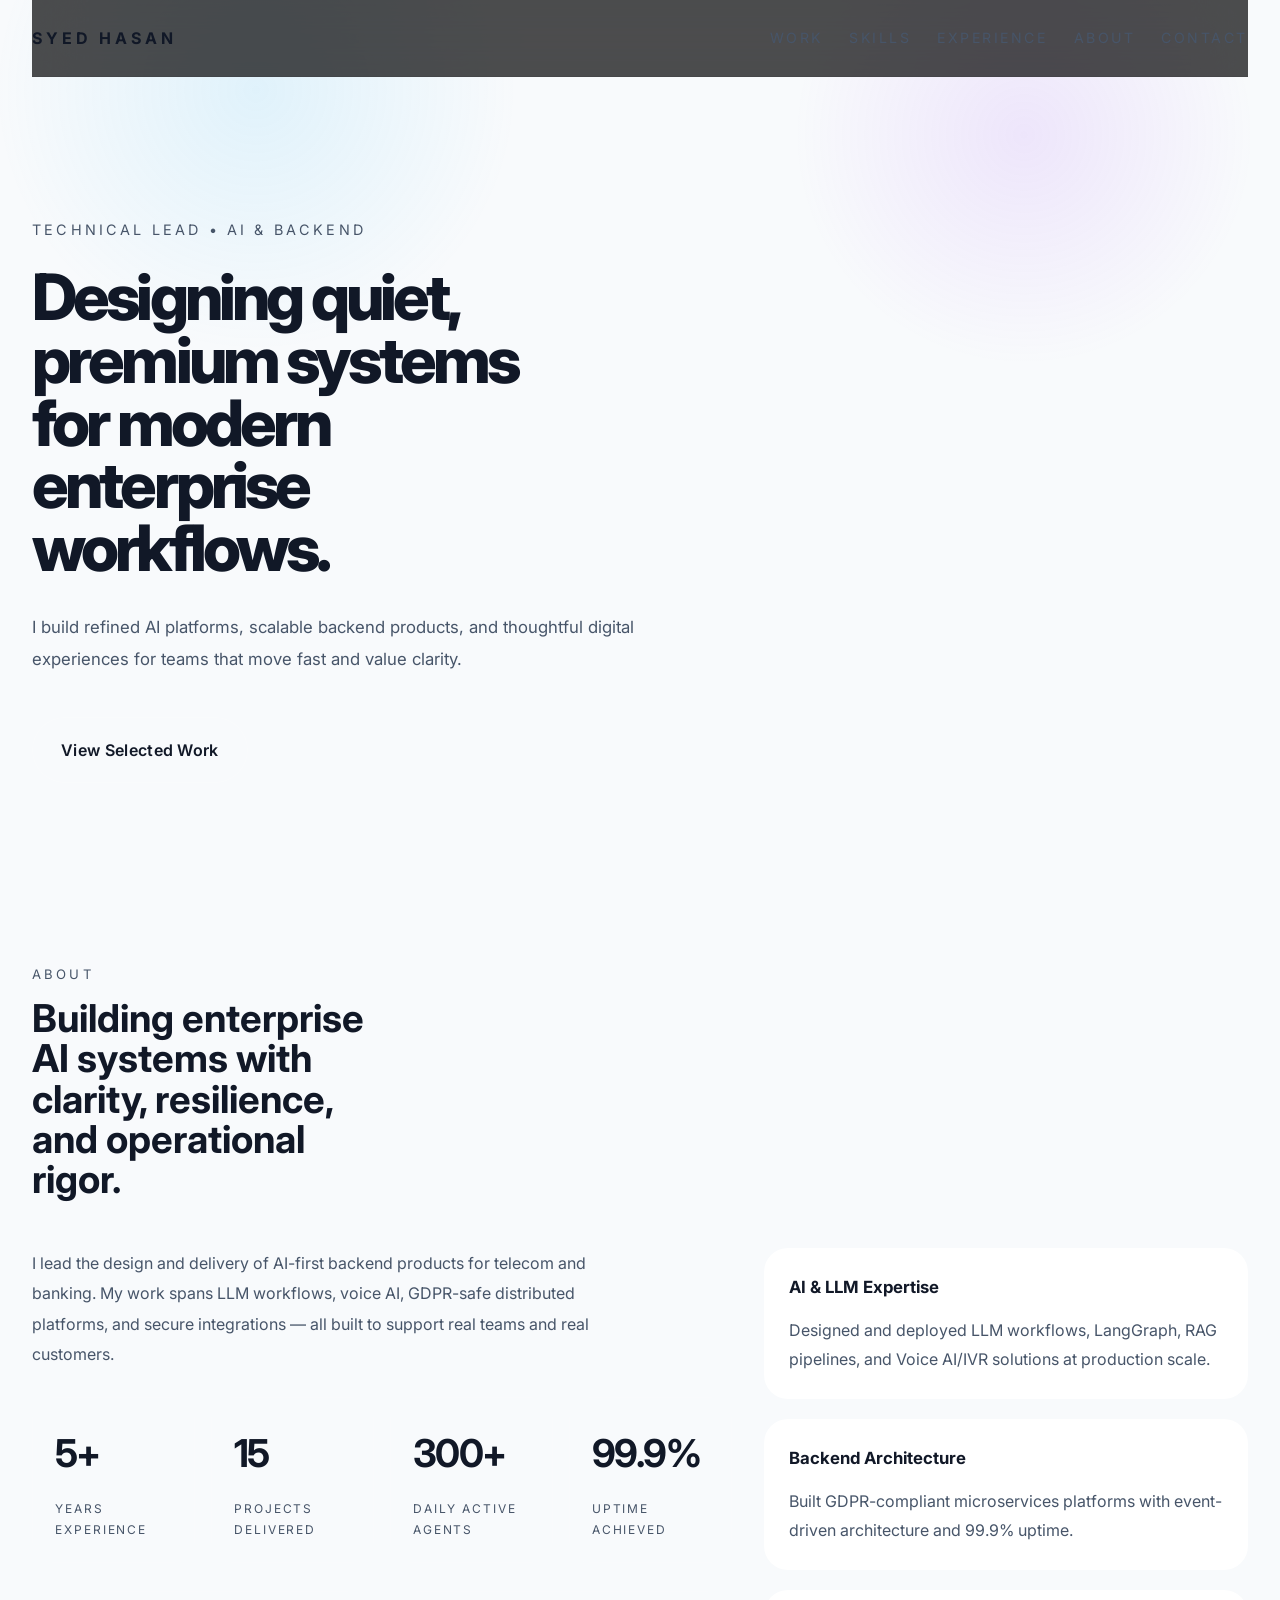
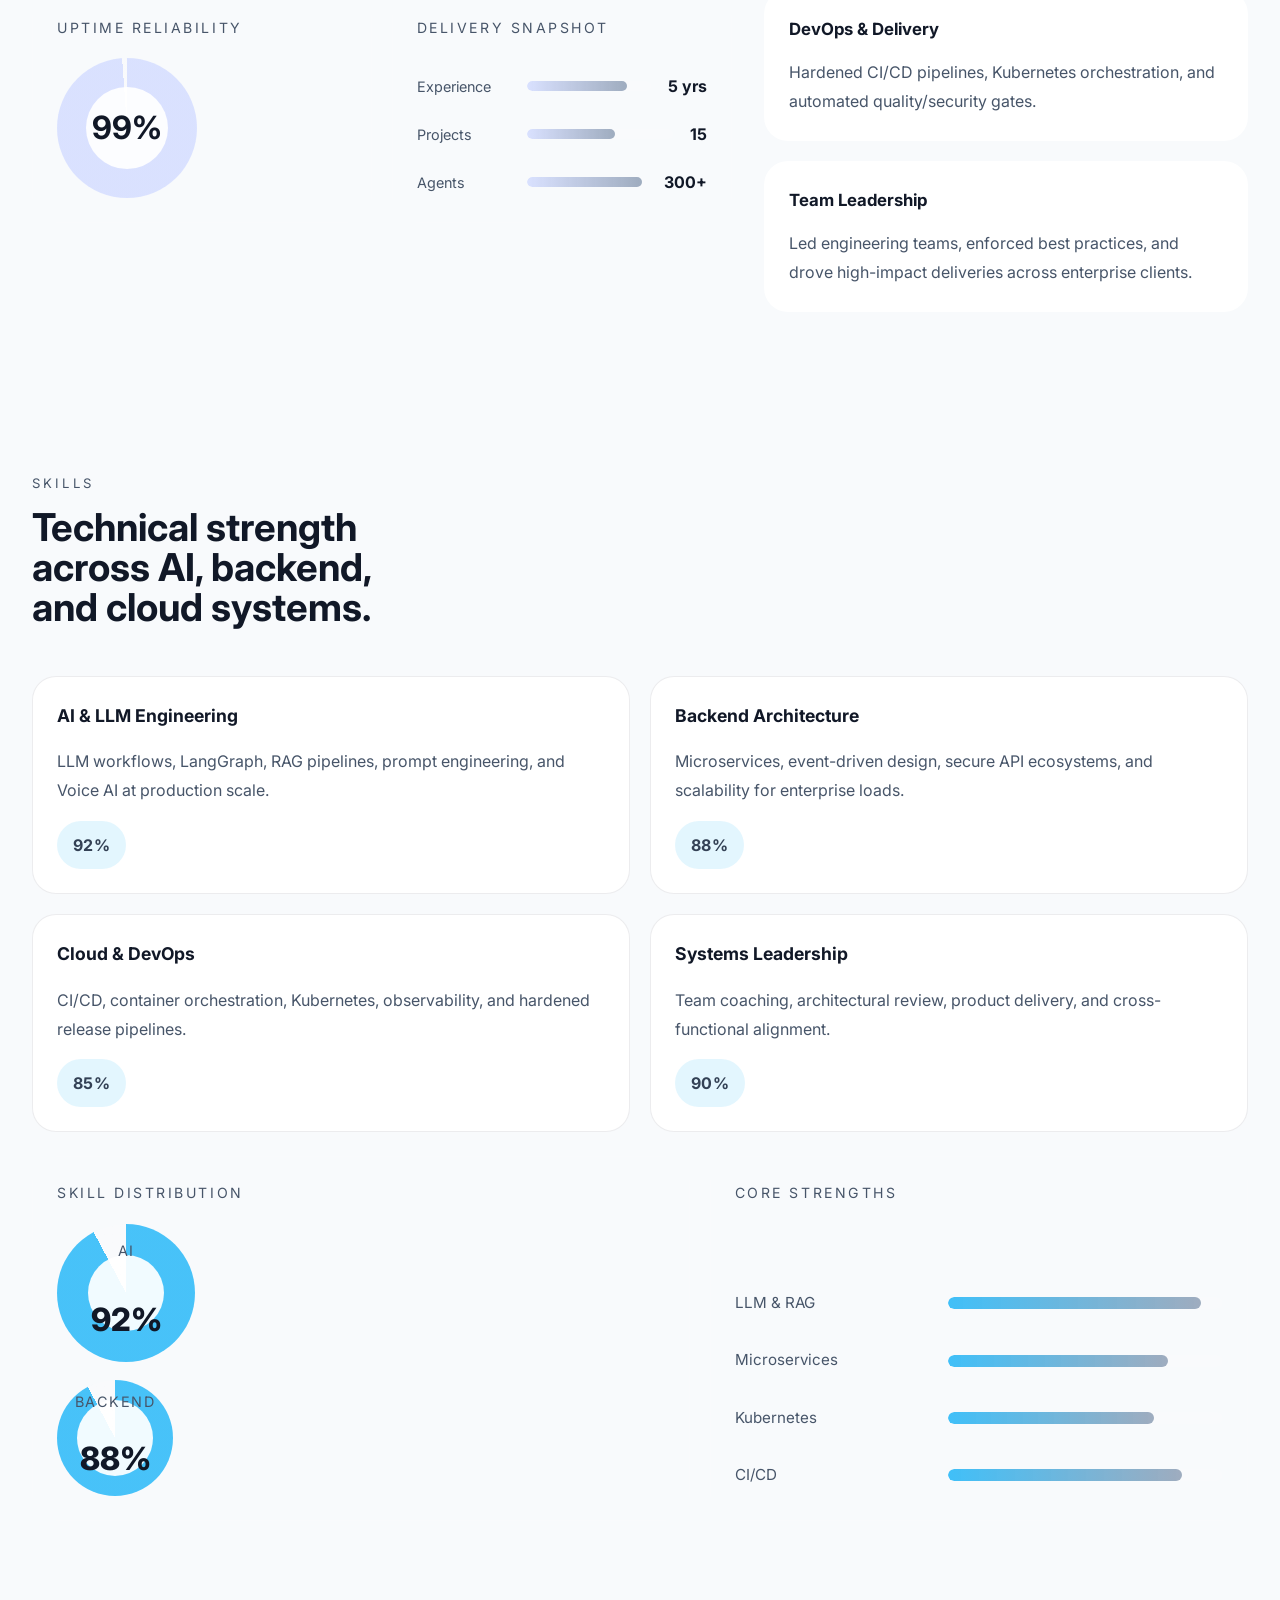
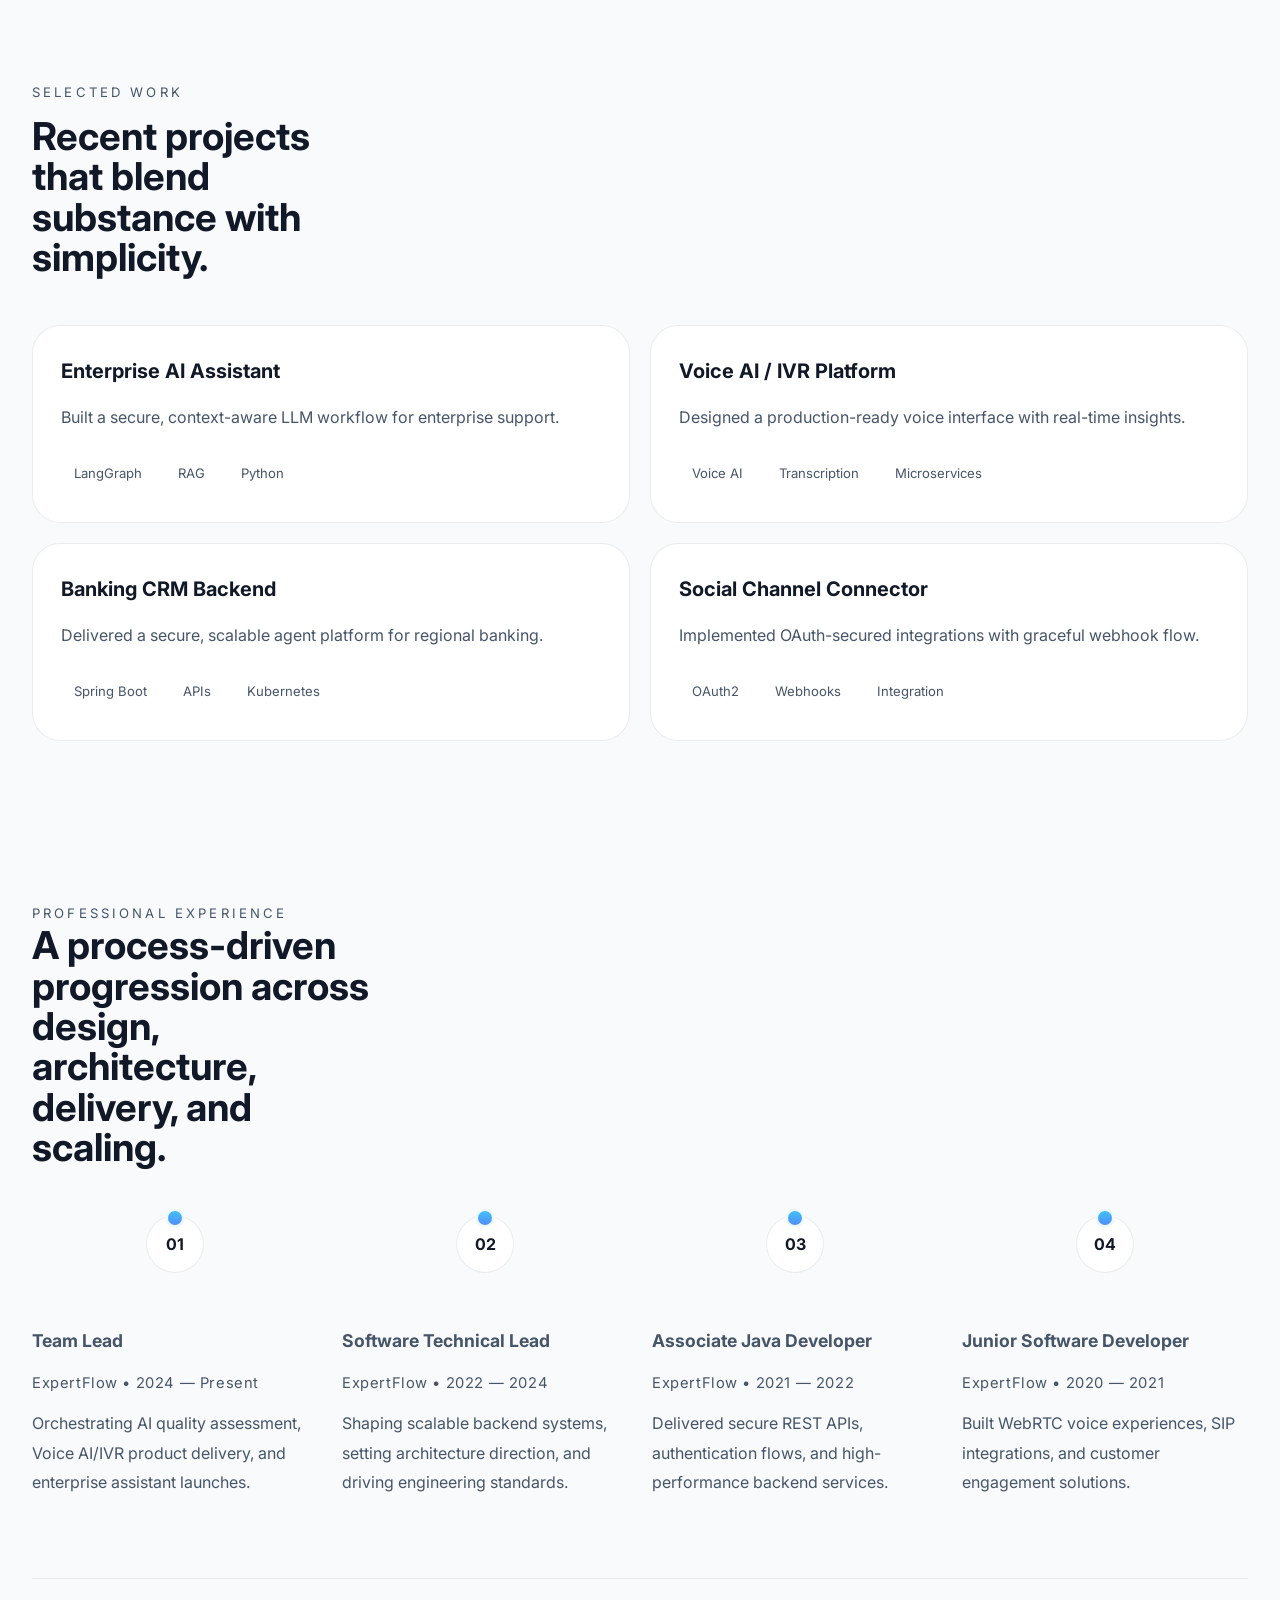
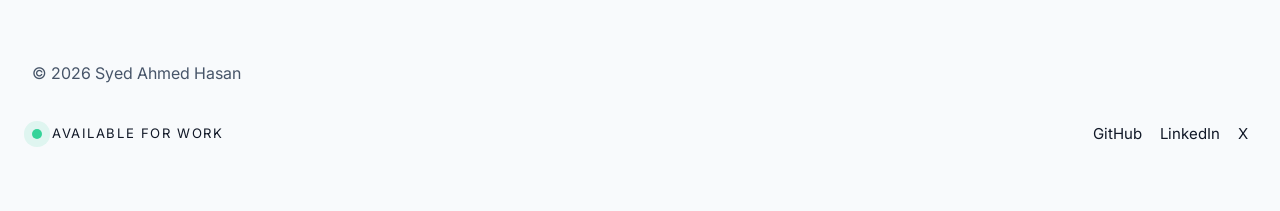
==== index.html @ 429bce7f "Fix malformed hero HTML structure and restore page layout" ====
﻿<!DOCTYPE html>
<html lang="en">
  <head>
    <meta charset="UTF-8" />
    <meta name="viewport" content="width=device-width, initial-scale=1.0" />
    <meta name="color-scheme" content="dark light" />
    <meta name="theme-color" content="#09090b" />
    <title>Syed Ahmed Hasan — Portfolio</title>
    <meta
      name="description"
      content="A premium personal portfolio for a creative technical lead and AI engineer."
    />
    <link rel="preconnect" href="https://fonts.googleapis.com" />
    <link rel="preconnect" href="https://fonts.gstatic.com" crossorigin />
    <link
      href="https://fonts.googleapis.com/css2?family=Inter:wght@400;500;600;700;800&display=swap"
      rel="stylesheet"
    />
    <link rel="stylesheet" href="styles.css" />
  </head>
  <body>
    <div class="page-shell">
      <header class="topbar">
        <div class="brand">Syed Hasan</div>
        <button class="menu-toggle" aria-label="Toggle navigation">
          <span></span>
          <span></span>
          <span></span>
        </button>
        <nav class="nav-links" aria-label="Primary navigation">
          <a href="#work">Work</a>
          <a href="#skills">Skills</a>
          <a href="#experience">Experience</a>
          <a href="#about">About</a>
          <a href="#footer">Contact</a>
        </nav>
      </header>

      <main>
        <section class="hero">
          <p class="eyebrow">Technical Lead • AI & Backend</p>
          <h1>Designing quiet, premium systems for modern enterprise workflows.</h1>
          <p class="intro">
            I build refined AI platforms, scalable backend products, and thoughtful digital experiences for teams that move fast and value clarity.
          </p>
          <div class="hero-actions">
            <a class="button" href="#work">View Selected Work</a>
          </div>
        </section>

        <section id="about" class="section about">
          <div class="section-heading">
            <p class="section-label">About</p>
            <h2>Building enterprise AI systems with clarity, resilience, and operational rigor.</h2>
          </div>
          <div class="about-grid">
            <div class="about-copy">
              <p class="about-text">
                I lead the design and delivery of AI-first backend products for telecom and banking. My work spans
                LLM workflows, voice AI, GDPR-safe distributed platforms, and secure integrations — all built to support
                real teams and real customers.
              </p>
              <div class="stats-grid">
                <article class="stat-card">
                  <span class="stat-value">5+</span>
                  <span class="stat-label">Years Experience</span>
                </article>
                <article class="stat-card">
                  <span class="stat-value">15</span>
                  <span class="stat-label">Projects Delivered</span>
                </article>
                <article class="stat-card">
                  <span class="stat-value">300+</span>
                  <span class="stat-label">Daily Active Agents</span>
                </article>
                <article class="stat-card">
                  <span class="stat-value">99.9%</span>
                  <span class="stat-label">Uptime Achieved</span>
                </article>
              </div>
              <div class="graph-grid" aria-label="Portfolio impact charts">
                <article class="graph-card">
                  <p class="graph-title">Uptime reliability</p>
                  <div class="radial-chart" role="img" aria-label="99 percent uptime">
                    <span>99%</span>
                  </div>
                </article>
                <article class="graph-card">
                  <p class="graph-title">Delivery snapshot</p>
                  <div class="bars">
                    <div class="bar-row">
                      <span class="bar-label">Experience</span>
                      <div class="bar"><span class="fill fill-80"></span></div>
                      <strong>5 yrs</strong>
                    </div>
                    <div class="bar-row">
                      <span class="bar-label">Projects</span>
                      <div class="bar"><span class="fill fill-60"></span></div>
                      <strong>15</strong>
                    </div>
                    <div class="bar-row">
                      <span class="bar-label">Agents</span>
                      <div class="bar"><span class="fill fill-95"></span></div>
                      <strong>300+</strong>
                    </div>
                  </div>
                </article>
              </div>
            </div>
            <aside class="about-highlights">
              <article class="highlight-card">
                <h3>AI &amp; LLM Expertise</h3>
                <p>Designed and deployed LLM workflows, LangGraph, RAG pipelines, and Voice AI/IVR solutions at production scale.</p>
              </article>
              <article class="highlight-card">
                <h3>Backend Architecture</h3>
                <p>Built GDPR-compliant microservices platforms with event-driven architecture and 99.9% uptime.</p>
              </article>
              <article class="highlight-card">
                <h3>DevOps &amp; Delivery</h3>
                <p>Hardened CI/CD pipelines, Kubernetes orchestration, and automated quality/security gates.</p>
              </article>
              <article class="highlight-card">
                <h3>Team Leadership</h3>
                <p>Led engineering teams, enforced best practices, and drove high-impact deliveries across enterprise clients.</p>
              </article>
            </aside>
          </div>
        </section>

        <section id="skills" class="section skills">
          <div class="section-heading">
            <p class="section-label">Skills</p>
            <h2>Technical strength across AI, backend, and cloud systems.</h2>
          </div>
          <div class="skills-grid">
            <article class="skill-tile">
              <h3>AI &amp; LLM Engineering</h3>
              <p>LLM workflows, LangGraph, RAG pipelines, prompt engineering, and Voice AI at production scale.</p>
              <div class="skill-pill">92%</div>
            </article>
            <article class="skill-tile">
              <h3>Backend Architecture</h3>
              <p>Microservices, event-driven design, secure API ecosystems, and scalability for enterprise loads.</p>
              <div class="skill-pill">88%</div>
            </article>
            <article class="skill-tile">
              <h3>Cloud &amp; DevOps</h3>
              <p>CI/CD, container orchestration, Kubernetes, observability, and hardened release pipelines.</p>
              <div class="skill-pill">85%</div>
            </article>
            <article class="skill-tile">
              <h3>Systems Leadership</h3>
              <p>Team coaching, architectural review, product delivery, and cross-functional alignment.</p>
              <div class="skill-pill">90%</div>
            </article>
          </div>
          <div class="skill-charts">
            <article class="chart-card">
              <p class="chart-title">Skill distribution</p>
              <div class="radial-skill">
                <span>AI</span>
                <strong>92%</strong>
              </div>
              <div class="radial-skill small">
                <span>Backend</span>
                <strong>88%</strong>
              </div>
            </article>
            <article class="chart-card">
              <p class="chart-title">Core strengths</p>
              <div class="skill-bars">
                <div class="skill-row">
                  <span>LLM &amp; RAG</span>
                  <div class="bar-track"><div class="bar-fill fill-92"></div></div>
                </div>
                <div class="skill-row">
                  <span>Microservices</span>
                  <div class="bar-track"><div class="bar-fill fill-80"></div></div>
                </div>
                <div class="skill-row">
                  <span>Kubernetes</span>
                  <div class="bar-track"><div class="bar-fill fill-75"></div></div>
                </div>
                <div class="skill-row">
                  <span>CI/CD</span>
                  <div class="bar-track"><div class="bar-fill fill-85"></div></div>
                </div>
              </div>
            </article>
          </div>
        </section>

        <section id="work" class="section work">
          <div class="section-heading">
            <p class="section-label">Selected Work</p>
            <h2>Recent projects that blend substance with simplicity.</h2>
          </div>
          <div class="work-grid">
            <article class="card">
              <h3>Enterprise AI Assistant</h3>
              <p>Built a secure, context-aware LLM workflow for enterprise support.</p>
              <div class="tags">
                <span>LangGraph</span>
                <span>RAG</span>
                <span>Python</span>
              </div>
            </article>
            <article class="card">
              <h3>Voice AI / IVR Platform</h3>
              <p>Designed a production-ready voice interface with real-time insights.</p>
              <div class="tags">
                <span>Voice AI</span>
                <span>Transcription</span>
                <span>Microservices</span>
              </div>
            </article>
            <article class="card">
              <h3>Banking CRM Backend</h3>
              <p>Delivered a secure, scalable agent platform for regional banking.</p>
              <div class="tags">
                <span>Spring Boot</span>
                <span>APIs</span>
                <span>Kubernetes</span>
              </div>
            </article>
            <article class="card">
              <h3>Social Channel Connector</h3>
              <p>Implemented OAuth-secured integrations with graceful webhook flow.</p>
              <div class="tags">
                <span>OAuth2</span>
                <span>Webhooks</span>
                <span>Integration</span>
              </div>
            </article>
          </div>
        </section>

        <section id="experience" class="section experience-flow">
          <div class="section-heading">
            <p class="section-label">Professional Experience</p>
            <h2>A process-driven progression across design, architecture, delivery, and scaling.</h2>
          </div>
          <div class="flow-track" aria-label="Professional experience process flow">
            <article class="flow-step">
              <div class="step-marker">01</div>
              <div class="step-copy">
                <p class="step-title">Team Lead</p>
                <p class="step-meta">ExpertFlow • 2024 — Present</p>
                <p>Orchestrating AI quality assessment, Voice AI/IVR product delivery, and enterprise assistant launches.</p>
              </div>
            </article>
            <article class="flow-step">
              <div class="step-marker">02</div>
              <div class="step-copy">
                <p class="step-title">Software Technical Lead</p>
                <p class="step-meta">ExpertFlow • 2022 — 2024</p>
                <p>Shaping scalable backend systems, setting architecture direction, and driving engineering standards.</p>
              </div>
            </article>
            <article class="flow-step">
              <div class="step-marker">03</div>
              <div class="step-copy">
                <p class="step-title">Associate Java Developer</p>
                <p class="step-meta">ExpertFlow • 2021 — 2022</p>
                <p>Delivered secure REST APIs, authentication flows, and high-performance backend services.</p>
              </div>
            </article>
            <article class="flow-step">
              <div class="step-marker">04</div>
              <div class="step-copy">
                <p class="step-title">Junior Software Developer</p>
                <p class="step-meta">ExpertFlow • 2020 — 2021</p>
                <p>Built WebRTC voice experiences, SIP integrations, and customer engagement solutions.</p>
              </div>
            </article>
          </div>
        </section>
      </main>

      <footer id="footer" class="footer">
        <p>© 2026 Syed Ahmed Hasan</p>
        <div class="footer-meta">
          <span class="status">
            <span class="status-dot"></span> available for work
          </span>
          <span class="social-links">
            <a href="https://github.com/hasyed97" target="_blank" rel="noreferrer">GitHub</a>
            <a href="https://linkedin.com" target="_blank" rel="noreferrer">LinkedIn</a>
            <a href="https://x.com" target="_blank" rel="noreferrer">X</a>
          </span>
        </div>
      </footer>
    </div>
    <script src="script.js"></script>
  </body>
</html>
---- styles.css ----
﻿@import "https://fonts.googleapis.com/css2?family=Inter:wght@400;500;600;700;800&display=swap";

:root {
  color-scheme: dark;
  font-family: "Inter", ui-sans-serif, system-ui, -apple-system, BlinkMacSystemFont,
    "Segoe UI", sans-serif;
  --bg: #09090b;
  --surface: rgba(255, 255, 255, 0.04);
  --surface-strong: rgba(255, 255, 255, 0.08);
  --text: #fafafa;
  --muted: #94a3b8;
  --accent: #d8e0ff;
  --border: rgba(255, 255, 255, 0.08);
  --panel: rgba(15, 23, 42, 0.9);
  --shadow: 0 45px 120px rgba(0, 0, 0, 0.28);
  background-color: var(--bg);
  color: var(--text);
}

@media (prefers-color-scheme: light) {
  :root {
    color-scheme: light;
    --bg: #f8fafc;
    --surface: rgba(255, 255, 255, 0.72);
    --surface-strong: rgba(15, 23, 42, 0.06);
    --text: #111827;
    --muted: #475569;
    --accent: #334155;
    --border: rgba(15, 23, 42, 0.08);
    --panel: rgba(255, 255, 255, 0.92);
    --shadow: 0 35px 90px rgba(15, 23, 42, 0.08);
  }
}

* {
  box-sizing: border-box;
}

html {
  scroll-behavior: smooth;
}

body {
  margin: 0;
  min-height: 100vh;
  background-color: var(--bg);
  color: var(--text);
  line-height: 1.75;
}

body::before {
  content: "";
  position: fixed;
  inset: 0;
  pointer-events: none;
  background: radial-gradient(circle at 20% 10%, rgba(56, 189, 248, 0.12), transparent 20%),
    radial-gradient(circle at 80% 15%, rgba(168, 85, 247, 0.12), transparent 18%);
}

img,
svg {
  display: block;
  max-width: 100%;
}

button,
a {
  font: inherit;
}

.page-shell {
  position: relative;
  max-width: 1280px;
  margin: 0 auto;
  padding: 0 32px 64px;
}

.topbar {
  position: sticky;
  top: 0;
  z-index: 20;
  display: flex;
  align-items: center;
  justify-content: space-between;
  gap: 24px;
  padding: 24px 0;
  backdrop-filter: blur(24px);
  background: rgba(9, 9, 11, 0.72);
  border-bottom: 1px solid var(--border);
}

.brand {
  font-size: 1rem;
  font-weight: 700;
  letter-spacing: 0.24em;
  text-transform: uppercase;
  color: var(--text);
}

.nav-links {
  display: flex;
  gap: 26px;
  align-items: center;
  flex-wrap: wrap;
}

.nav-links a {
  color: var(--muted);
  text-decoration: none;
  font-size: 0.88rem;
  letter-spacing: 0.18em;
  text-transform: uppercase;
  transition: color 150ms ease;
}

.nav-links a:hover,
.nav-links a:focus-visible {
  color: var(--text);
}

.menu-toggle {
  display: none;
  border: none;
  background: transparent;
  padding: 10px;
  cursor: pointer;
}

.menu-toggle span {
  display: block;
  width: 22px;
  height: 2px;
  border-radius: 999px;
  background: var(--text);
  margin: 5px 0;
  transition: transform 150ms ease, opacity 150ms ease;
}

.hero {
  padding: 140px 0 100px;
}

.eyebrow {
  margin: 0 0 1.5rem;
  font-size: 0.9rem;
  letter-spacing: 0.22em;
  text-transform: uppercase;
  color: var(--muted);
}

.hero h1 {
  margin: 0;
  font-size: clamp(3rem, 5vw, 5.4rem);
  font-weight: 800;
  letter-spacing: -0.06em;
  line-height: 0.98;
  max-width: 12ch;
}

.hero .intro {
  margin: 2rem 0 2.6rem;
  max-width: 60ch;
  color: var(--muted);
  font-size: 1.05rem;
  line-height: 1.9;
}

.hero-actions {
  display: flex;
  align-items: center;
}

.button {
  display: inline-flex;
  align-items: center;
  justify-content: center;
  padding: 18px 28px;
  border-radius: 999px;
  border: 1px solid rgba(255, 255, 255, 0.18);
  background: rgba(255, 255, 255, 0.04);
  color: var(--text);
  text-decoration: none;
  font-weight: 600;
  letter-spacing: 0.02em;
  transition: transform 150ms ease, background-color 150ms ease, border-color 150ms ease;
}

.button:hover,
.button:focus-visible {
  transform: translateY(-2px);
  background: rgba(255, 255, 255, 0.08);
  border-color: rgba(255, 255, 255, 0.27);
}

.section {
  padding: 80px 0;
}

.section-heading {
  margin-bottom: 48px;
}

.section-label {
  margin: 0 0 12px;
  color: var(--muted);
  text-transform: uppercase;
  letter-spacing: 0.24em;
  font-size: 0.82rem;
}

.section-heading h2 {
  margin: 0;
  font-size: clamp(2rem, 3vw, 3.2rem);
  max-width: 14ch;
  line-height: 1.05;
}

.about-grid {
  display: grid;
  grid-template-columns: 1.3fr 0.9fr;
  gap: 32px;
  align-items: start;
}

.about-copy {
  display: grid;
  gap: 28px;
}

.about-text {
  margin: 0;
  color: var(--muted);
  font-size: 1rem;
  max-width: 58ch;
  line-height: 1.9;
}

.stats-grid {
  display: grid;
  grid-template-columns: repeat(4, minmax(0, 1fr));
  gap: 16px;
}

.stat-card {
  padding: 22px;
  border-radius: 20px;
  background: rgba(255, 255, 255, 0.05);
  border: 1px solid rgba(255, 255, 255, 0.08);
  display: grid;
  gap: 10px;
}

.stat-value {
  font-size: 2.4rem;
  font-weight: 700;
  letter-spacing: -0.04em;
}

.stat-label {
  color: var(--muted);
  text-transform: uppercase;
  letter-spacing: 0.16em;
  font-size: 0.75rem;
}

.graph-grid {
  display: grid;
  grid-template-columns: 1fr 1fr;
  gap: 20px;
}

.graph-card,
.chart-card {
  padding: 24px;
  border-radius: 24px;
  background: rgba(255, 255, 255, 0.05);
  border: 1px solid rgba(255, 255, 255, 0.08);
  display: grid;
  gap: 18px;
}

.skills-grid {
  display: grid;
  grid-template-columns: repeat(2, minmax(0, 1fr));
  gap: 20px;
}

.skill-tile {
  padding: 24px;
  border-radius: 24px;
  background: var(--panel);
  border: 1px solid var(--border);
  display: grid;
  gap: 16px;
}

.skill-tile h3 {
  margin: 0;
  font-size: 1.1rem;
  font-weight: 700;
}

.skill-tile p {
  margin: 0;
  color: var(--muted);
  line-height: 1.8;
}

.skill-pill {
  display: inline-flex;
  align-items: center;
  justify-content: center;
  width: fit-content;
  padding: 10px 16px;
  border-radius: 999px;
  background: rgba(56, 189, 248, 0.14);
  color: var(--accent);
  font-weight: 700;
  letter-spacing: 0.02em;
}

.skill-charts {
  display: grid;
  grid-template-columns: 1.1fr 0.9fr;
  gap: 20px;
  margin-top: 24px;
}

.chart-title {
  margin: 0;
  color: var(--muted);
  font-size: 0.88rem;
  text-transform: uppercase;
  letter-spacing: 0.18em;
}

.radial-skill {
  width: 138px;
  height: 138px;
  border-radius: 50%;
  background: conic-gradient(
    rgba(56, 189, 248, 0.92) 0deg 332deg,
    rgba(255, 255, 255, 0.08) 332deg 360deg
  );
  display: grid;
  place-items: center;
  position: relative;
}

.radial-skill::before {
  content: "";
  width: 76px;
  height: 76px;
  border-radius: 50%;
  background: var(--panel);
  position: absolute;
}

.radial-skill span,
.radial-skill strong {
  position: relative;
}

.radial-skill span {
  color: var(--muted);
  font-size: 0.9rem;
  letter-spacing: 0.1em;
  text-transform: uppercase;
}

.radial-skill strong {
  color: var(--text);
  font-size: 2rem;
  font-weight: 800;
}

.radial-skill.small {
  width: 116px;
  height: 116px;
}

.skill-bars {
  display: grid;
  gap: 16px;
}

.skill-row {
  display: grid;
  grid-template-columns: 1fr 1.4fr;
  gap: 16px;
  align-items: center;
}

.skill-row span {
  color: var(--muted);
  font-size: 0.95rem;
}

.bar-track {
  width: 100%;
  height: 12px;
  border-radius: 999px;
  background: rgba(255, 255, 255, 0.08);
  overflow: hidden;
}

.bar-fill {
  width: 0;
  height: 100%;
  border-radius: inherit;
  background: linear-gradient(90deg, rgba(56, 189, 248, 0.96), rgba(148, 163, 184, 0.9));
  transition: width 320ms ease, transform 240ms ease, background 320ms ease;
}

.bar-row {
  transition: transform 200ms ease;
}

.bar-row:hover {
  transform: translateX(3px);
}

.bar-row:hover .bar-fill {
  transform: scaleX(1.02);
  background: linear-gradient(90deg, rgba(56, 189, 248, 1), rgba(148, 163, 184, 0.98));
}

.skill-tile {
  transition: transform 220ms ease, border-color 220ms ease, background-color 220ms ease;
}

.skill-tile:hover {
  transform: translateY(-3px);
  border-color: rgba(56, 189, 248, 0.2);
}

.skill-tile:hover .skill-pill {
  background: rgba(56, 189, 248, 0.18);
}

.fill-92 {
  width: 92%;
}

.fill-85 {
  width: 85%;
}

.fill-80 {
  width: 80%;
}

.fill-75 {
  width: 75%;
}

.experience-flow .flow-track {
  position: relative;
  padding-left: 56px;
}

.experience-flow .flow-track::before {
  content: "";
  position: absolute;
  left: 28px;
  top: 24px;
  bottom: 24px;
  width: 2px;
  background: rgba(255, 255, 255, 0.08);
}

.flow-step {
  display: grid;
  grid-template-columns: auto 1fr;
  gap: 18px;
  position: relative;
  padding: 18px 0;
}

.flow-step::before {
  content: "";
  position: absolute;
  left: 22px;
  top: 26px;
  width: 14px;
  height: 14px;
  border-radius: 50%;
  background: linear-gradient(180deg, rgba(56, 189, 248, 0.95), rgba(59, 130, 246, 0.9));
  border: 3px solid var(--panel);
  transition: box-shadow 280ms ease;
}

.flow-step:hover::before {
  box-shadow: 0 0 16px rgba(56, 189, 248, 0.4), inset 0 0 8px rgba(59, 130, 246, 0.2);
}

.step-marker {
  width: 58px;
  height: 58px;
  border-radius: 50%;
  display: grid;
  place-items: center;
  background: var(--panel);
  border: 1px solid var(--border);
  font-weight: 700;
  color: var(--text);
  transition: transform 220ms ease, border-color 220ms ease, box-shadow 220ms ease;
}

.flow-step:hover .step-marker {
  transform: scale(1.08);
  border-color: rgba(56, 189, 248, 0.3);
  box-shadow: 0 0 12px rgba(56, 189, 248, 0.2);
}

.step-copy {
  display: grid;
  gap: 12px;
  transition: transform 220ms ease;
}

.flow-step:hover .step-copy {
  transform: translateX(2px);
}

@media (min-width: 1000px) {
  .experience-flow .flow-track {
    display: grid;
    grid-template-columns: repeat(4, minmax(0, 1fr));
    gap: 24px;
    padding-left: 0;
  }

  .experience-flow .flow-track::before {
    left: 0;
    right: 0;
    top: 46px;
    bottom: auto;
    width: auto;
    height: 2px;
  }

  .flow-step {
    grid-template-columns: 1fr;
    padding: 0;
    align-items: start;
  }

  .flow-step::before {
    left: calc(50% - 10px);
    top: -7px;
  }

  .step-marker {
    margin: 0 auto;
  }

  .step-copy {
    padding-top: 34px;
  }
}

.step-title {
  margin: 0;
  font-size: 1.1rem;
  font-weight: 700;
}

.step-meta {
  margin: 0;
  color: var(--muted);
  font-size: 0.92rem;
  letter-spacing: 0.04em;
}

.experience-flow p {
  margin: 0;
  color: var(--muted);
  line-height: 1.85;
}

.graph-title {
  margin: 0;
  color: var(--muted);
  font-size: 0.88rem;
  text-transform: uppercase;
  letter-spacing: 0.18em;
}

.radial-chart {
  width: 140px;
  height: 140px;
  border-radius: 50%;
  background: conic-gradient(
    rgba(216, 224, 255, 0.95) 0deg 356deg,
    rgba(255, 255, 255, 0.1) 356deg 360deg
  );
  display: grid;
  place-items: center;
  position: relative;
}

.radial-chart::before {
  content: "";
  width: 82px;
  height: 82px;
  border-radius: 50%;
  background: var(--panel);
  position: absolute;
}

.radial-chart span {
  position: relative;
  font-size: 2rem;
  font-weight: 700;
}

.bars {
  display: grid;
  gap: 16px;
}

.bar-row {
  display: grid;
  grid-template-columns: 94px 1fr auto;
  gap: 16px;
  align-items: center;
}

.bar-label {
  color: var(--muted);
  font-size: 0.9rem;
}

.bar {
  height: 10px;
  border-radius: 999px;
  background: rgba(255, 255, 255, 0.08);
  overflow: hidden;
}

.bar span {
  display: block;
  height: 100%;
  border-radius: inherit;
  background: linear-gradient(90deg, rgba(216, 224, 255, 0.96), rgba(148, 163, 184, 0.9));
}

.fill-80 {
  width: 80%;
}

.fill-60 {
  width: 60%;
}

.fill-95 {
  width: 95%;
}

.about-highlights {
  display: grid;
  gap: 20px;
}

.highlight-card {
  padding: 24px;
  border-radius: 24px;
  background: var(--panel);
  border: 1px solid rgba(255, 255, 255, 0.08);
  display: grid;
  gap: 14px;
}

.highlight-card h3 {
  margin: 0;
  font-size: 1.05rem;
  font-weight: 700;
}

.highlight-card p {
  margin: 0;
  color: var(--muted);
  line-height: 1.8;
}

.work-grid {
  display: grid;
  grid-template-columns: repeat(2, minmax(0, 1fr));
  gap: 20px;
}

.card {
  padding: 28px;
  border-radius: 28px;
  background: var(--panel);
  border: 1px solid var(--border);
  backdrop-filter: blur(24px);
  transition: transform 150ms ease, border-color 150ms ease;
}

.card:hover,
.card:focus-within {
  transform: translateY(-3px);
  border-color: rgba(255, 255, 255, 0.2);
}

.card h3 {
  margin: 0 0 0.85rem;
  font-size: 1.25rem;
  font-weight: 700;
}

.card p {
  margin: 0;
  color: var(--muted);
  font-size: 1rem;
  line-height: 1.75;
}

.tags {
  margin-top: 1.4rem;
  display: flex;
  flex-wrap: wrap;
  gap: 10px;
}

.tags span {
  display: inline-flex;
  padding: 8px 12px;
  border-radius: 999px;
  font-size: 0.82rem;
  color: var(--muted);
  border: 1px solid rgba(255, 255, 255, 0.08);
}

.timeline-grid {
  display: grid;
  gap: 28px;
}

.timeline-item {
  display: grid;
  gap: 14px;
  padding: 26px 0;
  border-bottom: 1px solid var(--border);
}

.timeline-item:last-child {
  border-bottom: none;
}

.timeline-role {
  margin: 0;
  font-size: 1.1rem;
  font-weight: 700;
}

.timeline-company,
.timeline-date {
  margin: 0;
  color: var(--muted);
  font-size: 0.94rem;
}

.timeline-date {
  letter-spacing: 0.04em;
}

.timeline-copy {
  margin: 0;
  max-width: 72ch;
  color: var(--muted);
  font-size: 1rem;
  line-height: 1.85;
}

.footer {
  padding-top: 64px;
  border-top: 1px solid var(--border);
  display: flex;
  flex-direction: column;
  gap: 18px;
  color: var(--muted);
}

.footer-meta {
  display: flex;
  flex-wrap: wrap;
  gap: 20px;
  align-items: center;
  justify-content: space-between;
}

.status {
  display: inline-flex;
  align-items: center;
  gap: 10px;
  letter-spacing: 0.12em;
  text-transform: uppercase;
  font-size: 0.82rem;
  color: var(--text);
}

.status-dot {
  width: 10px;
  height: 10px;
  border-radius: 50%;
  background: #34d399;
  box-shadow: 0 0 0 8px rgba(52, 211, 153, 0.12);
}

.social-links {
  display: flex;
  gap: 18px;
  flex-wrap: wrap;
}

.social-links a {
  color: var(--text);
  text-decoration: none;
  font-size: 0.94rem;
  transition: color 150ms ease;
}

.social-links a:hover,
.social-links a:focus-visible {
  color: var(--accent);
}

@media (max-width: 900px) {
  .page-shell {
    padding: 0 24px 48px;
  }

  .topbar {
    flex-wrap: wrap;
    justify-content: space-between;
    gap: 16px;
  }

  .hero {
    padding: 100px 0 80px;
  }

  .hero h1 {
    font-size: clamp(2.2rem, 4vw, 3.6rem);
  }

  .hero .intro {
    font-size: 1rem;
    max-width: 70ch;
  }

  .work-grid,
  .skills-grid {
    grid-template-columns: 1fr;
  }

  .about-grid {
    grid-template-columns: 1fr;
    gap: 24px;
  }

  .stats-grid {
    grid-template-columns: repeat(2, minmax(0, 1fr));
  }

  .graph-grid,
  .skill-charts {
    grid-template-columns: 1fr;
  }

  .about-highlights {
    grid-template-columns: 1fr 1fr;
    gap: 24px;
  }

  .experience-flow .flow-track {
    padding-left: 0;
  }

  .experience-flow .flow-track::before {
    left: 14px;
  }

  .flow-step {
    grid-template-columns: 1fr;
    padding-left: 0;
  }

  .flow-step::before {
    left: 8px;
  }
}

@media (max-width: 640px) {
  .page-shell {
    padding: 0 24px 48px;
  }

  .hero {
    padding-top: 80px;
  }

  .topbar {
    padding: 20px 0;
  }

  .hero h1 {
    font-size: clamp(2.2rem, 8vw, 3.2rem);
  }

  .hero .intro {
    font-size: 0.95rem;
  }

  .section {
    padding: 60px 0;
  }

  .menu-toggle {
    display: block;
  }

  .nav-links {
    position: absolute;
    top: 100%;
    left: 24px;
    right: 24px;
    display: flex;
    flex-direction: column;
    gap: 16px;
    padding: 20px;
    margin-top: 12px;
    background: var(--panel);
    border: 1px solid var(--border);
    border-radius: 24px;
    backdrop-filter: blur(24px);
    opacity: 0;
    pointer-events: none;
    transform: translateY(-8px);
    transition: opacity 150ms ease, transform 150ms ease;
    z-index: 10;
  }

  .nav-links.visible {
    opacity: 1;
    pointer-events: auto;
    transform: translateY(0);
  }

  .nav-links a {
    font-size: 0.92rem;
    color: var(--text);
  }

  .stats-grid {
    grid-template-columns: 1fr;
  }

  .about-highlights {
    grid-template-columns: 1fr;
  }

  .experience-flow .flow-track {
    padding-left: 0;
  }

  .experience-flow .flow-track::before {
    left: 14px;
  }

  .flow-step {
    grid-template-columns: 1fr;
    padding-left: 0;
  }

  .flow-step::before {
    left: 8px;
  }
}

@media (prefers-reduced-motion: reduce) {
  *,
  *::before,
  *::after {
    animation-duration: 0.01ms !important;
    animation-iteration-count: 1 !important;
    transition-duration: 0.01ms !important;
    scroll-behavior: auto !important;
  }
}
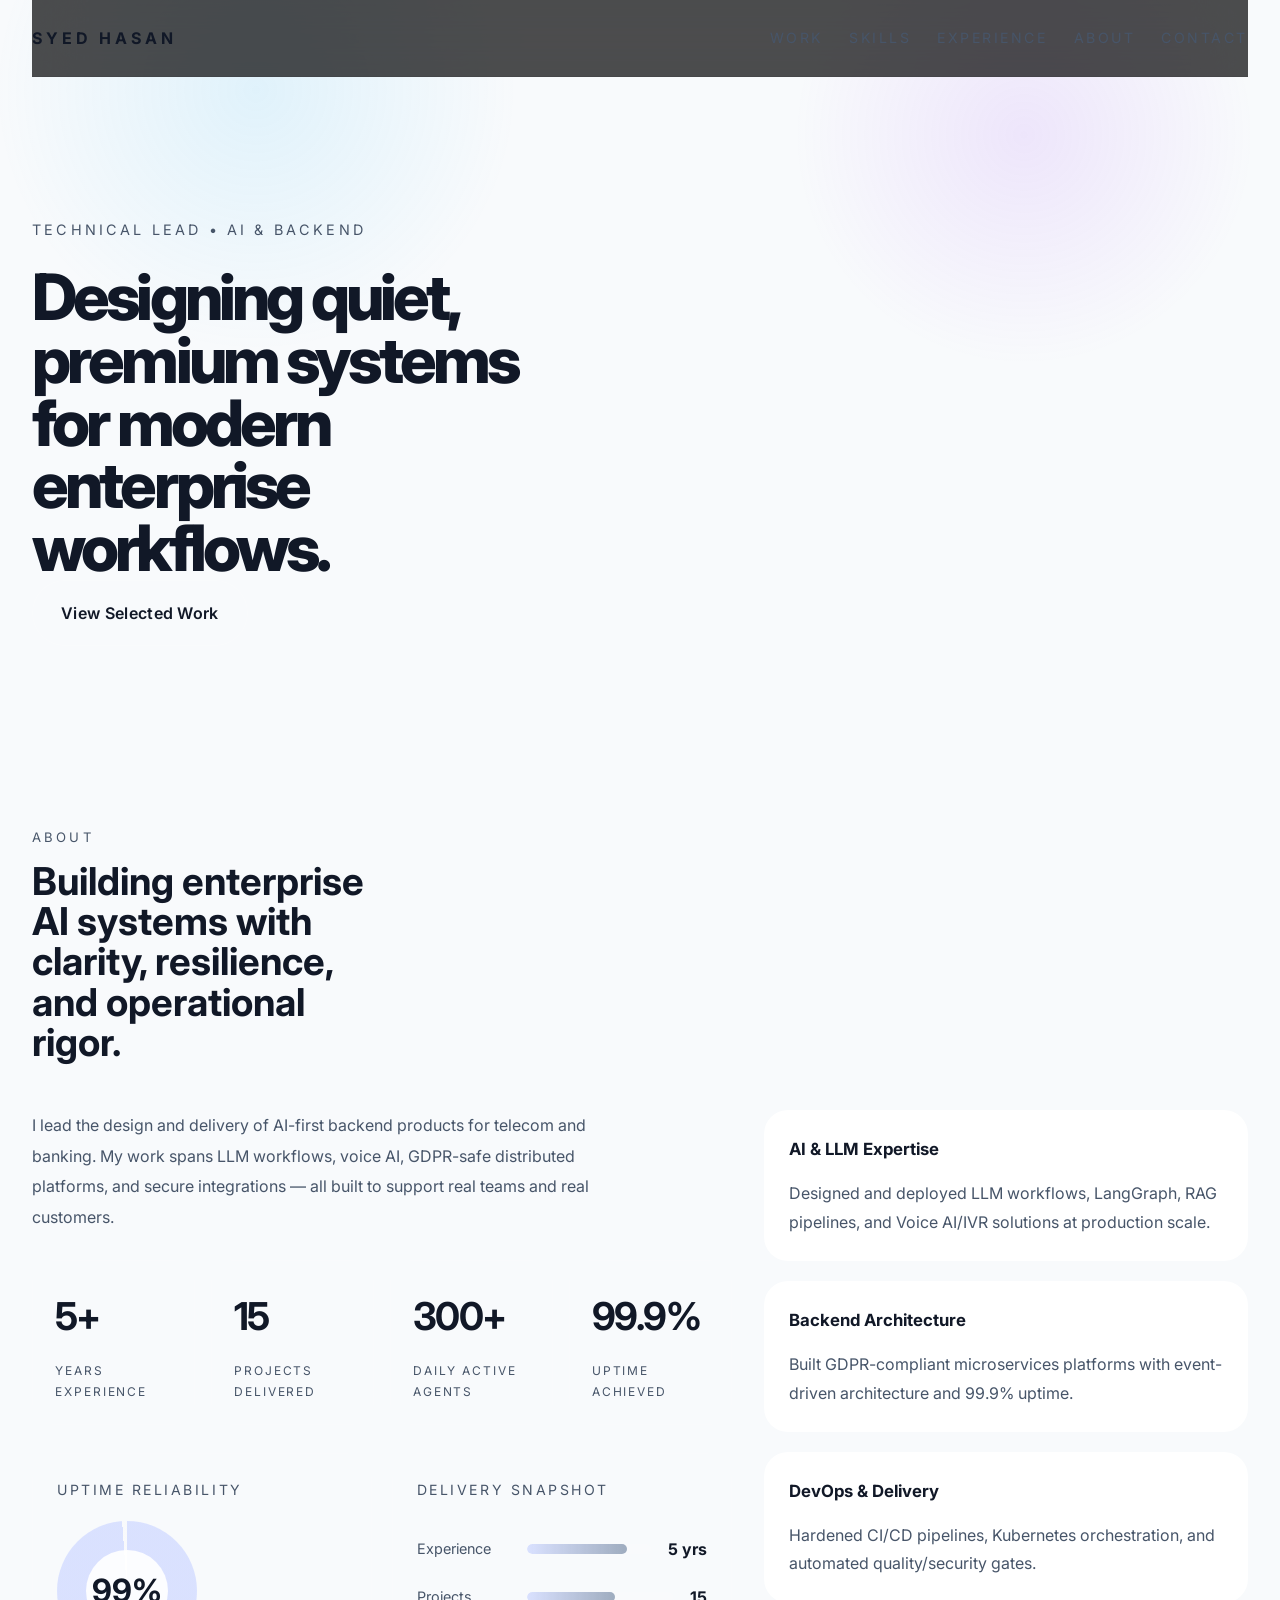
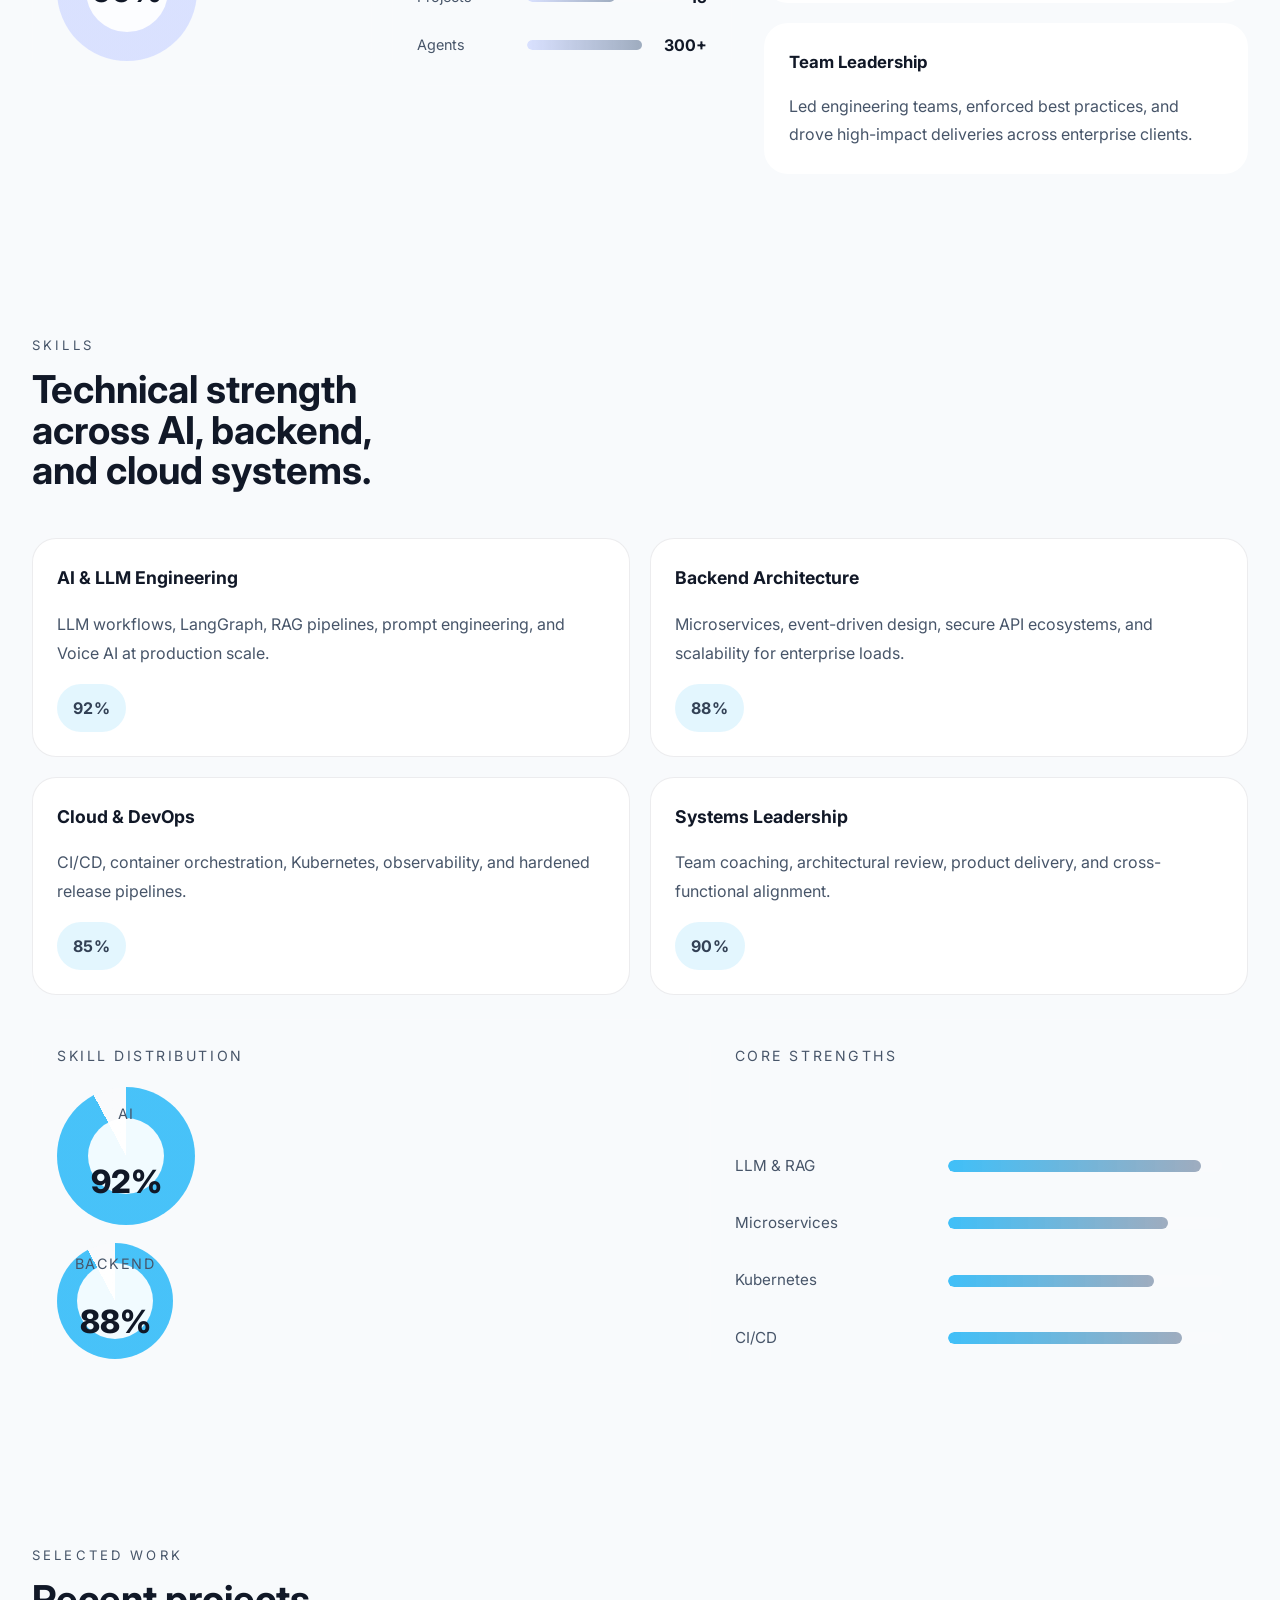
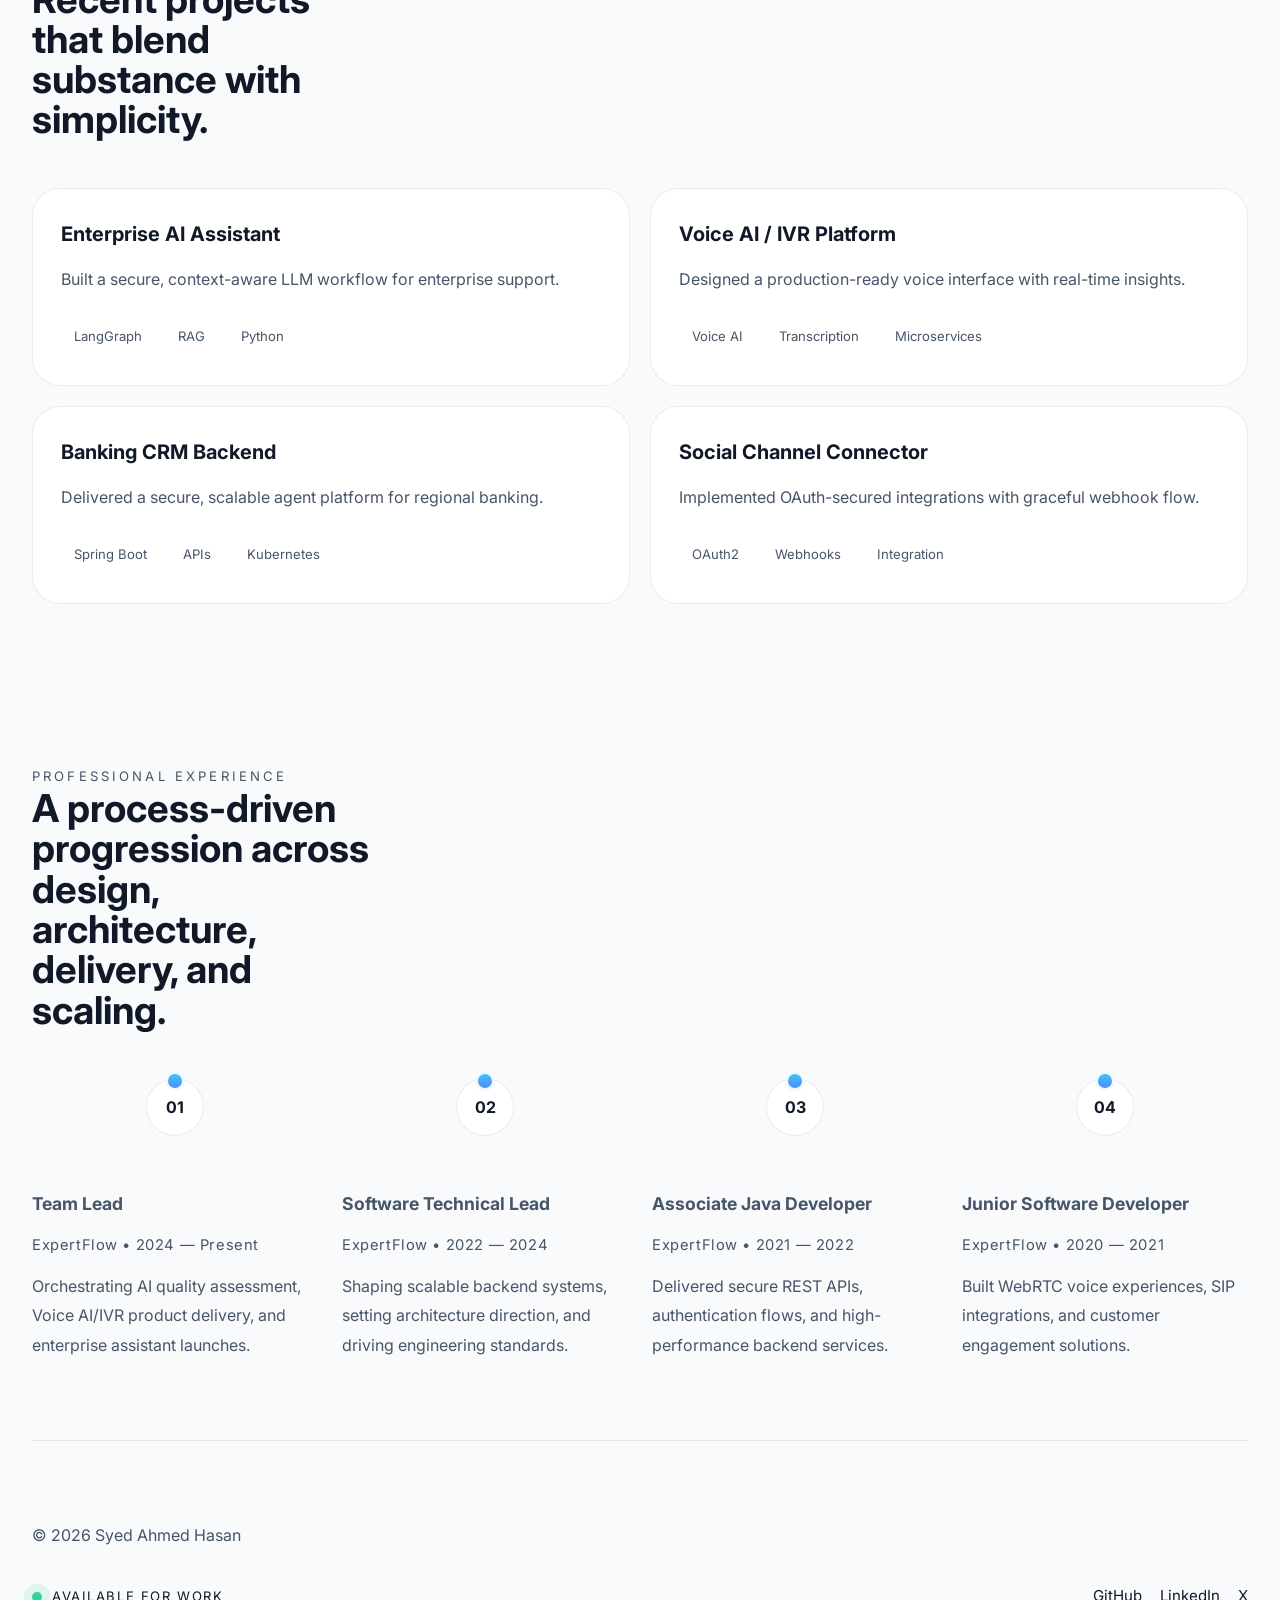
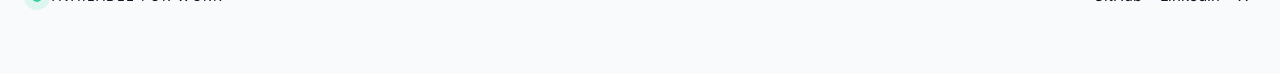
==== commit 2c7300db: "remove into" ====
--- a/index.html
+++ b/index.html
@@ -40,9 +40,9 @@
         <section class="hero">
           <p class="eyebrow">Technical Lead • AI & Backend</p>
           <h1>Designing quiet, premium systems for modern enterprise workflows.</h1>
-          <p class="intro">
+          <!-- <p class="intro">
             I build refined AI platforms, scalable backend products, and thoughtful digital experiences for teams that move fast and value clarity.
-          </p>
+          </p> -->
           <div class="hero-actions">
             <a class="button" href="#work">View Selected Work</a>
           </div>
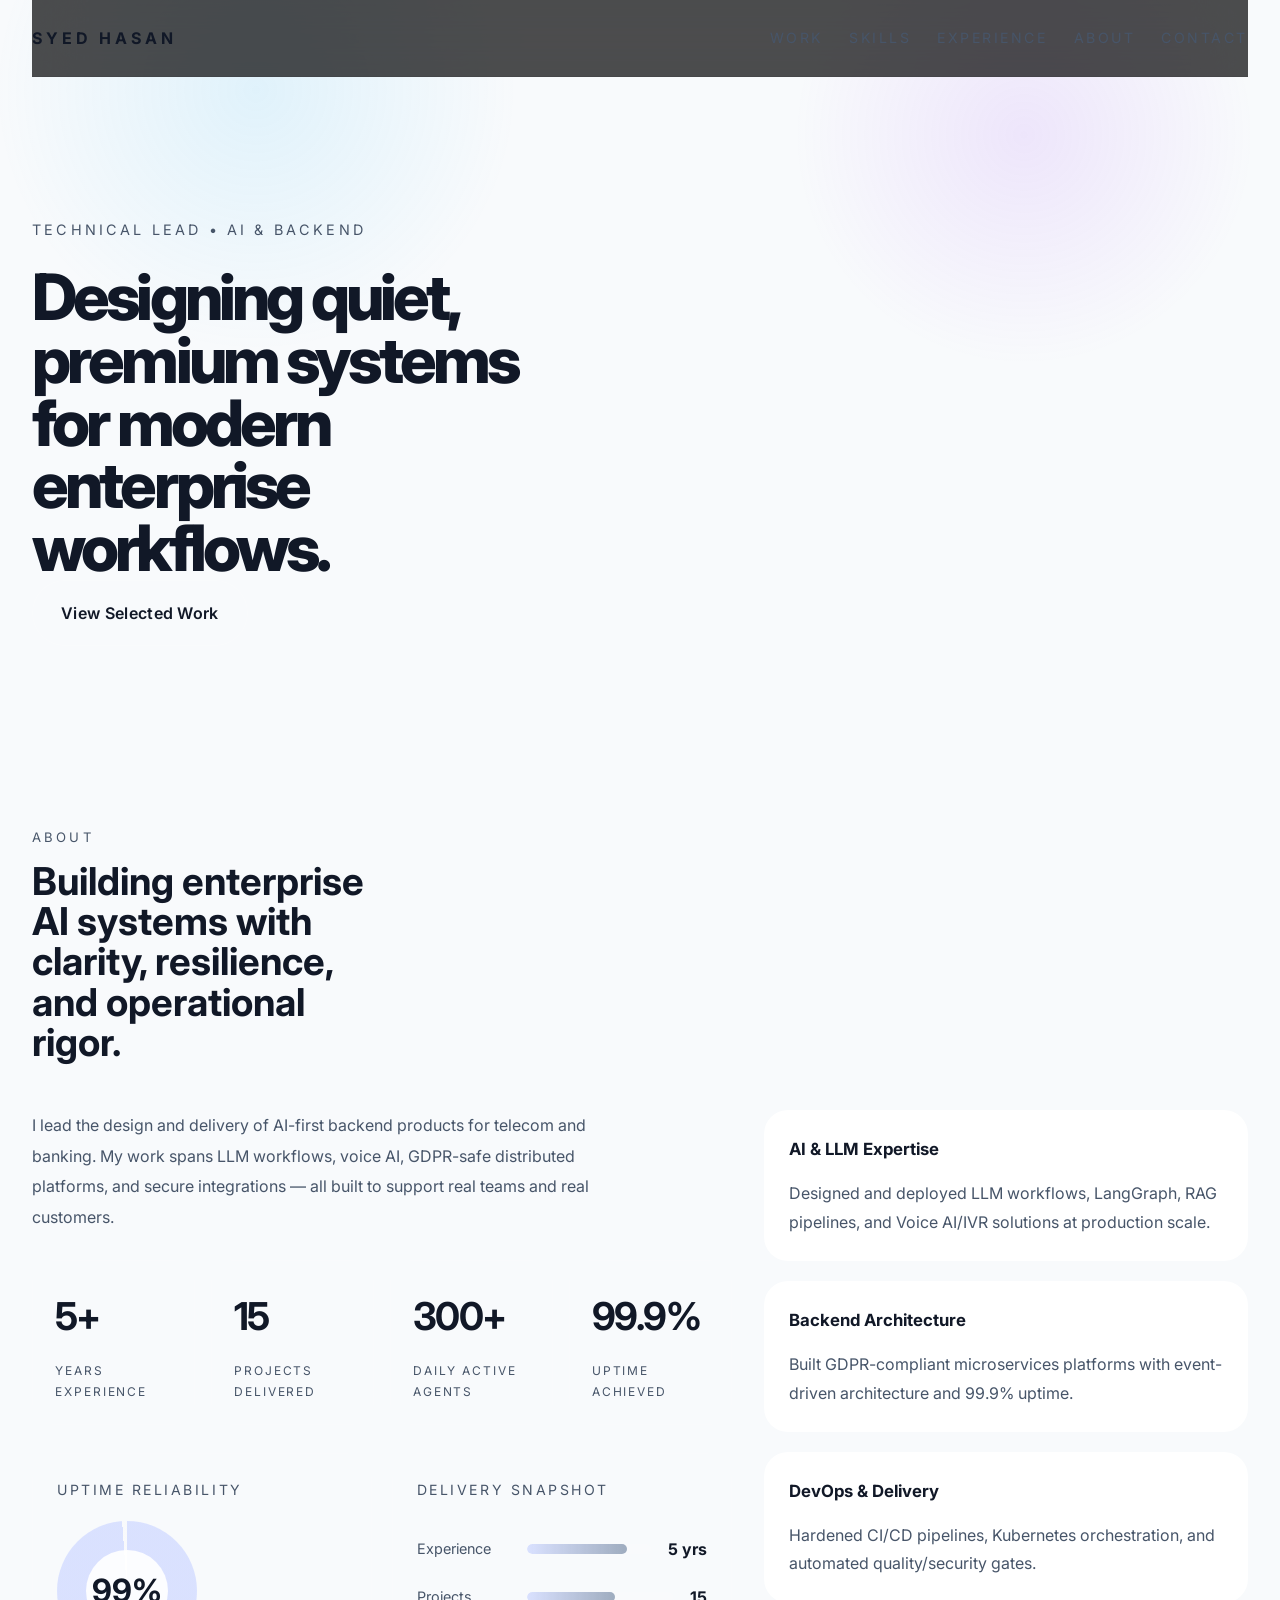
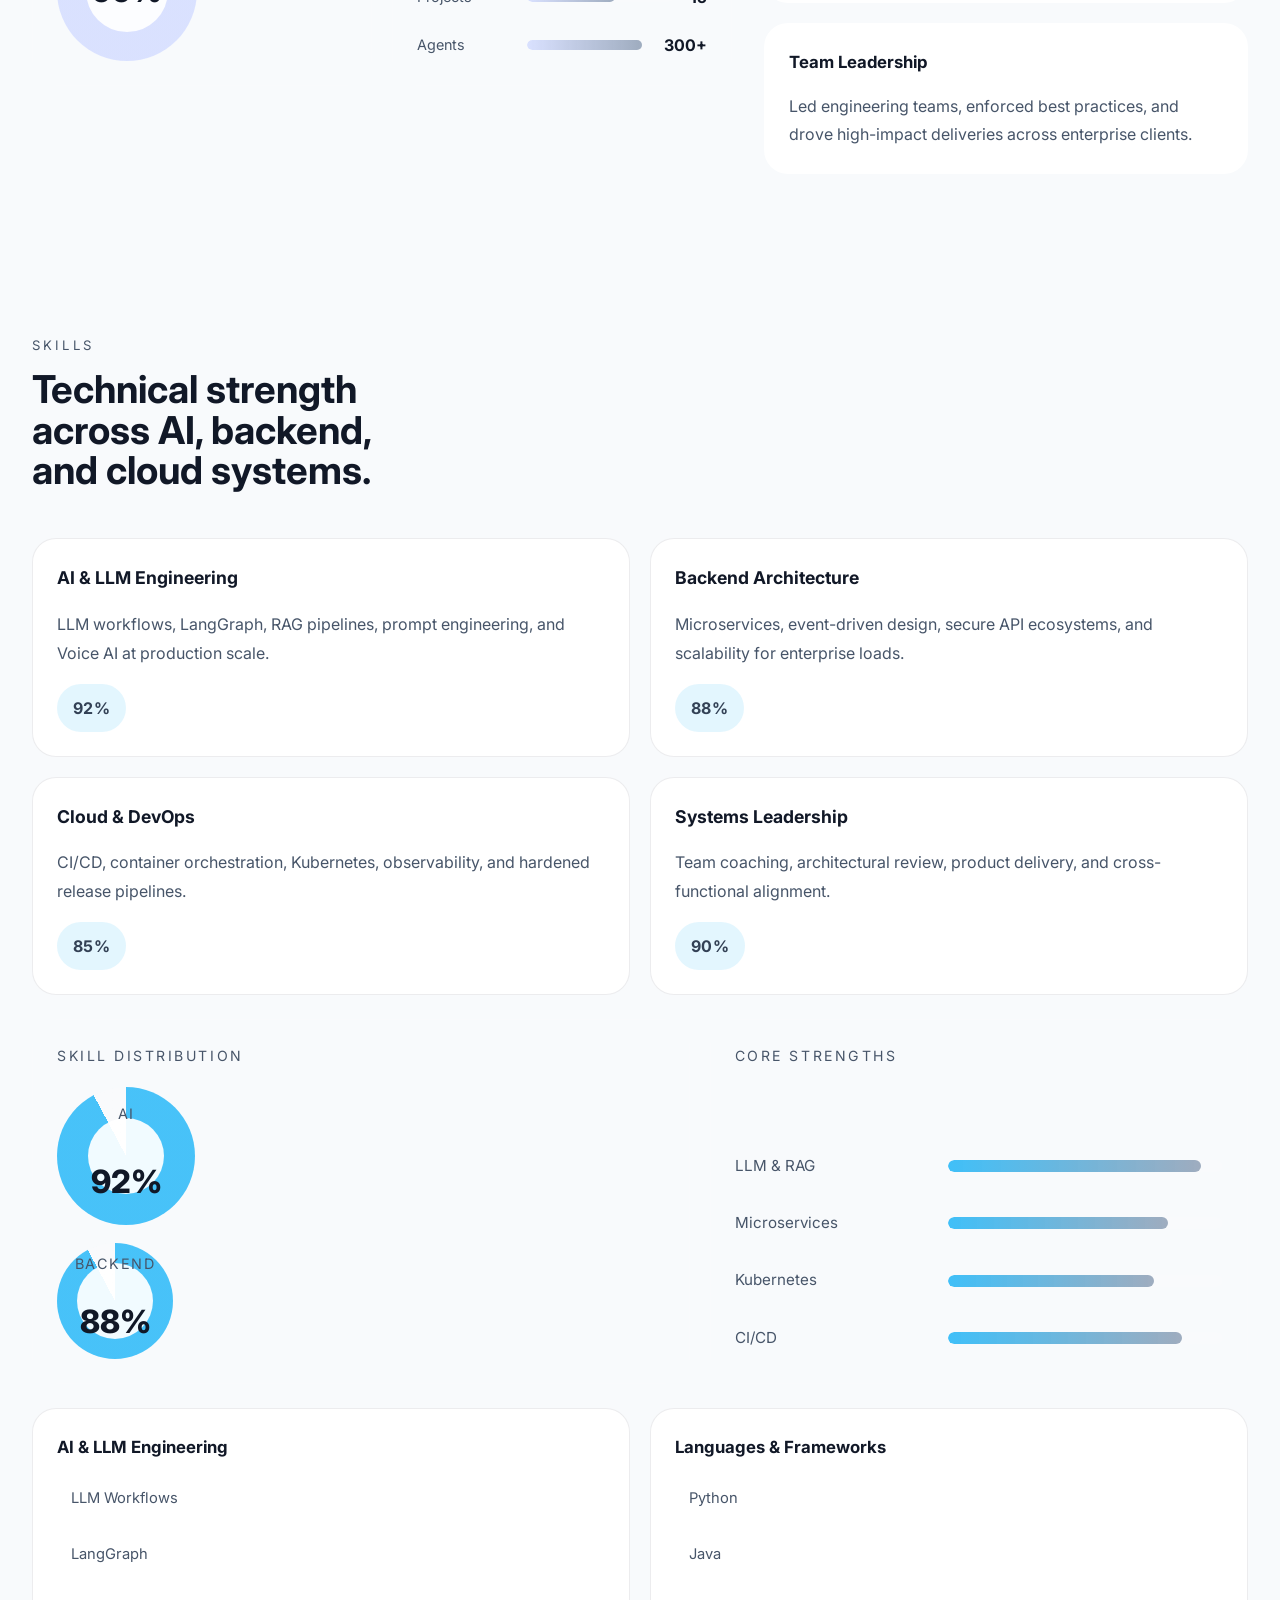
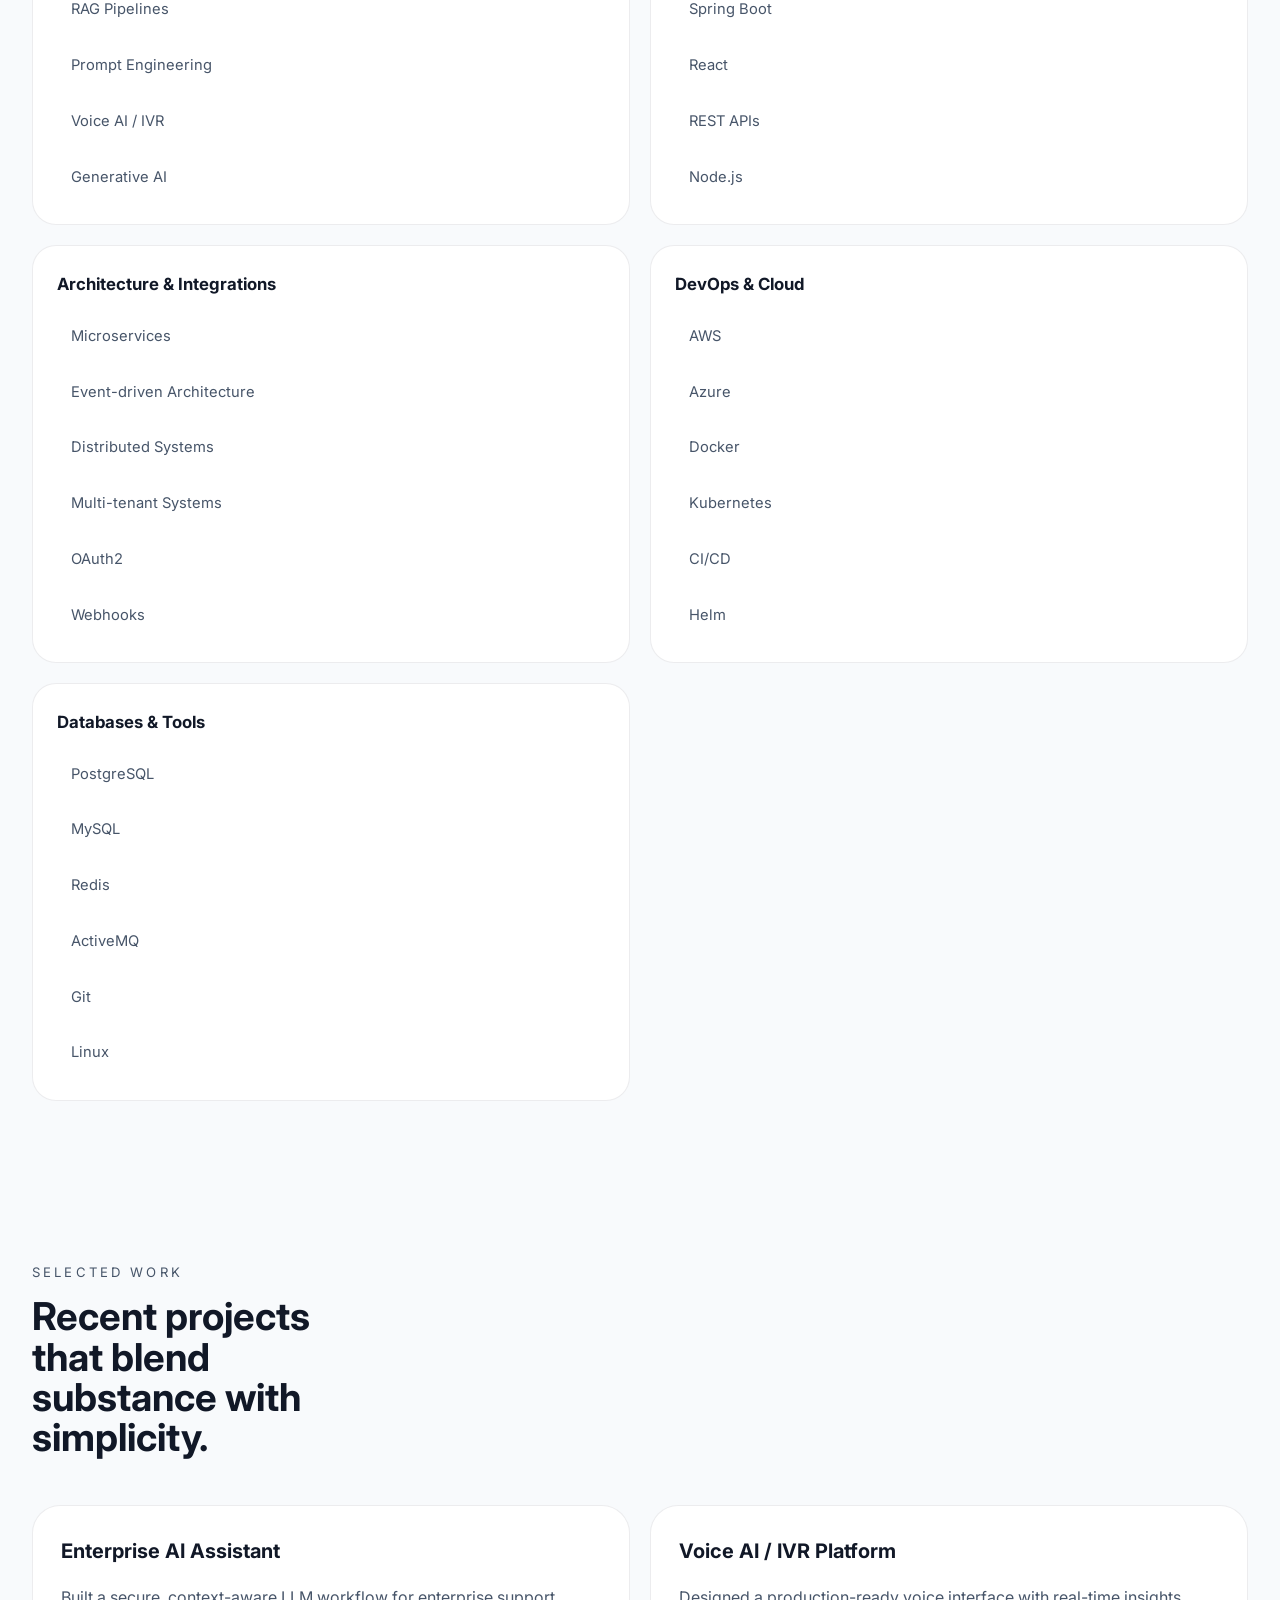
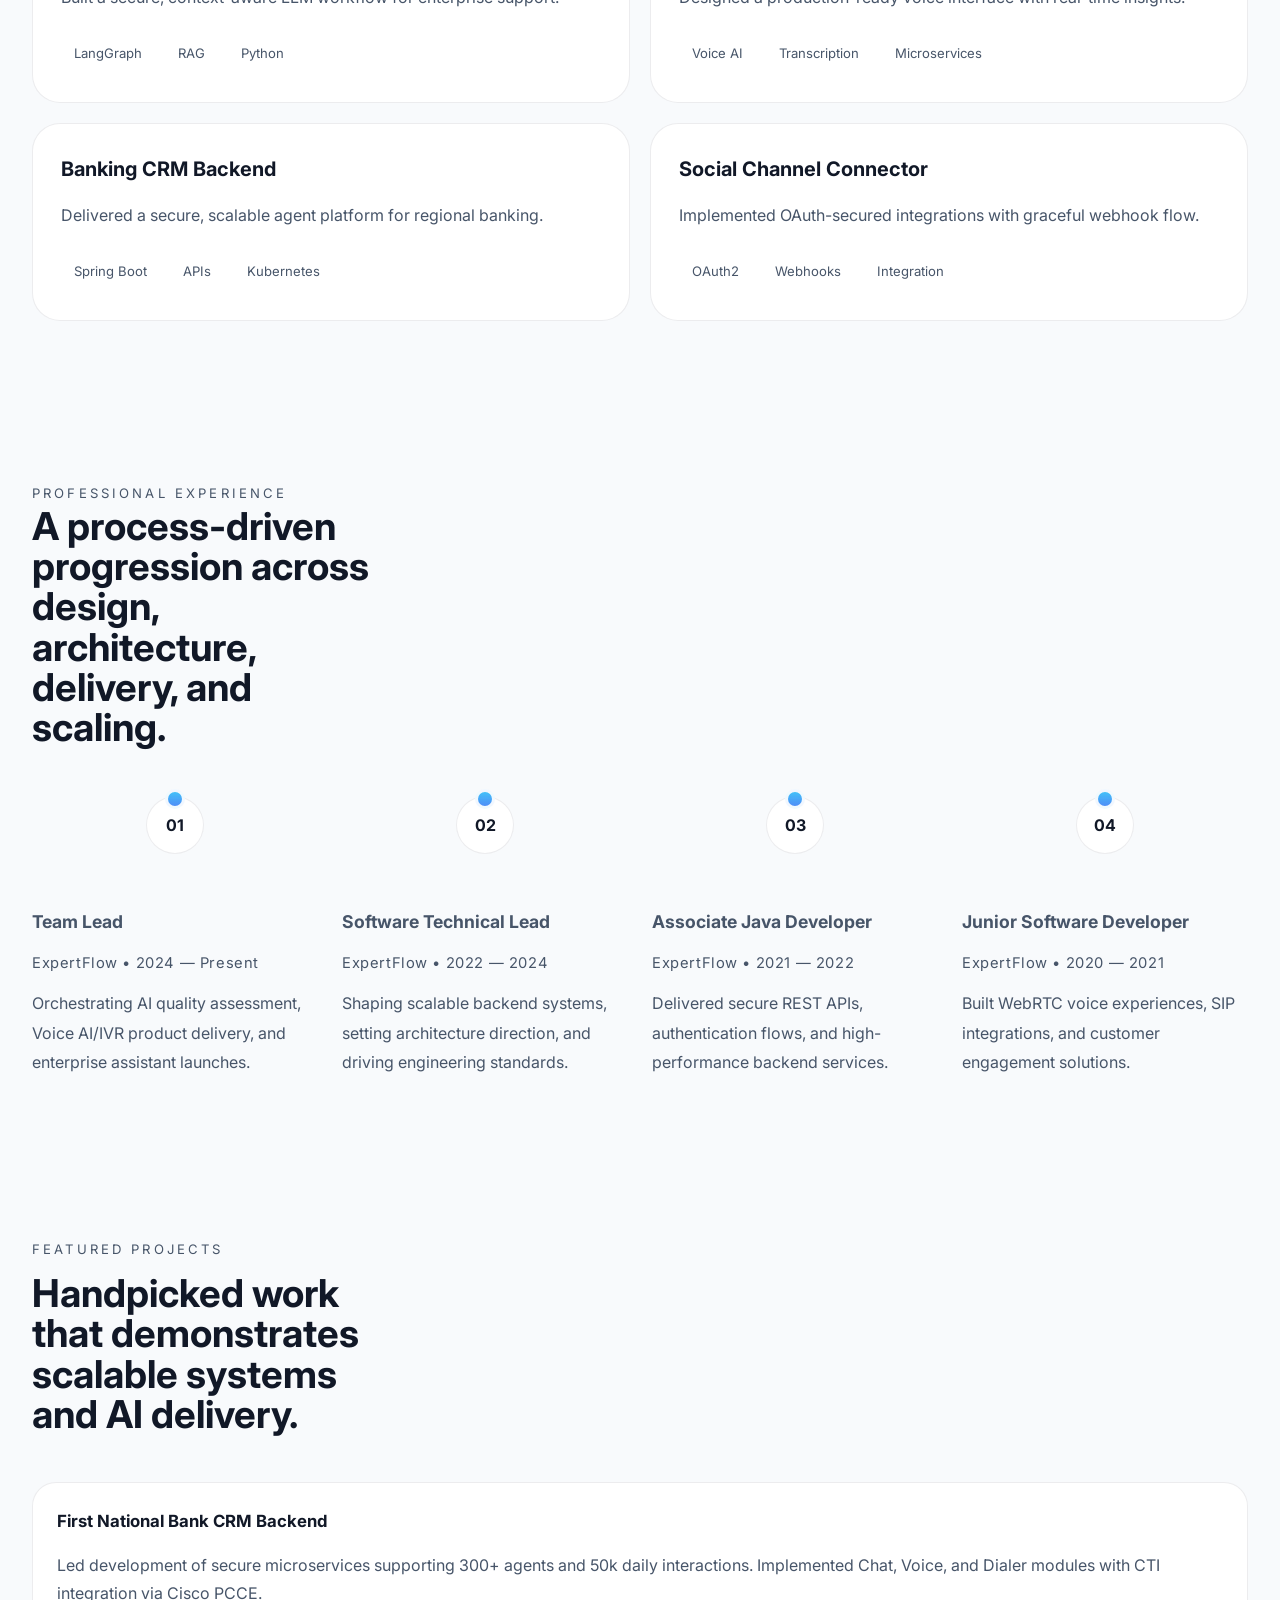
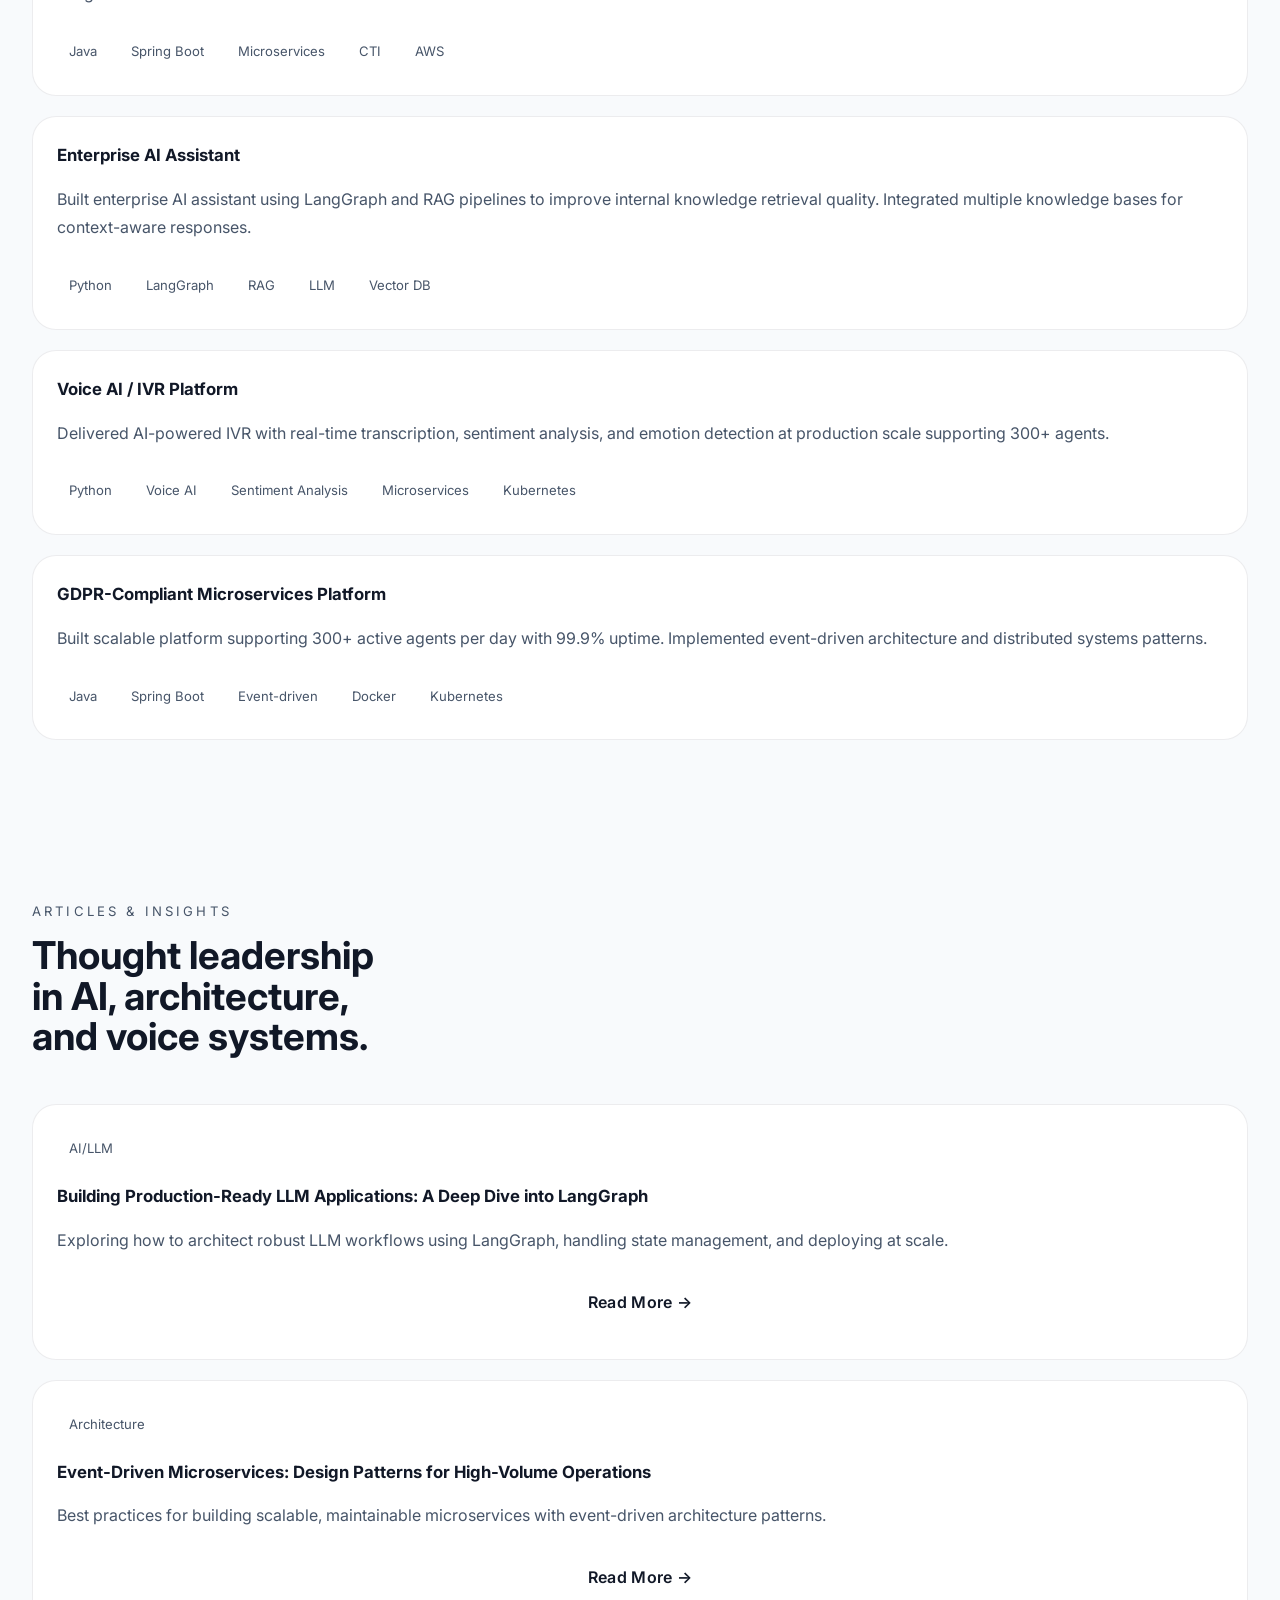
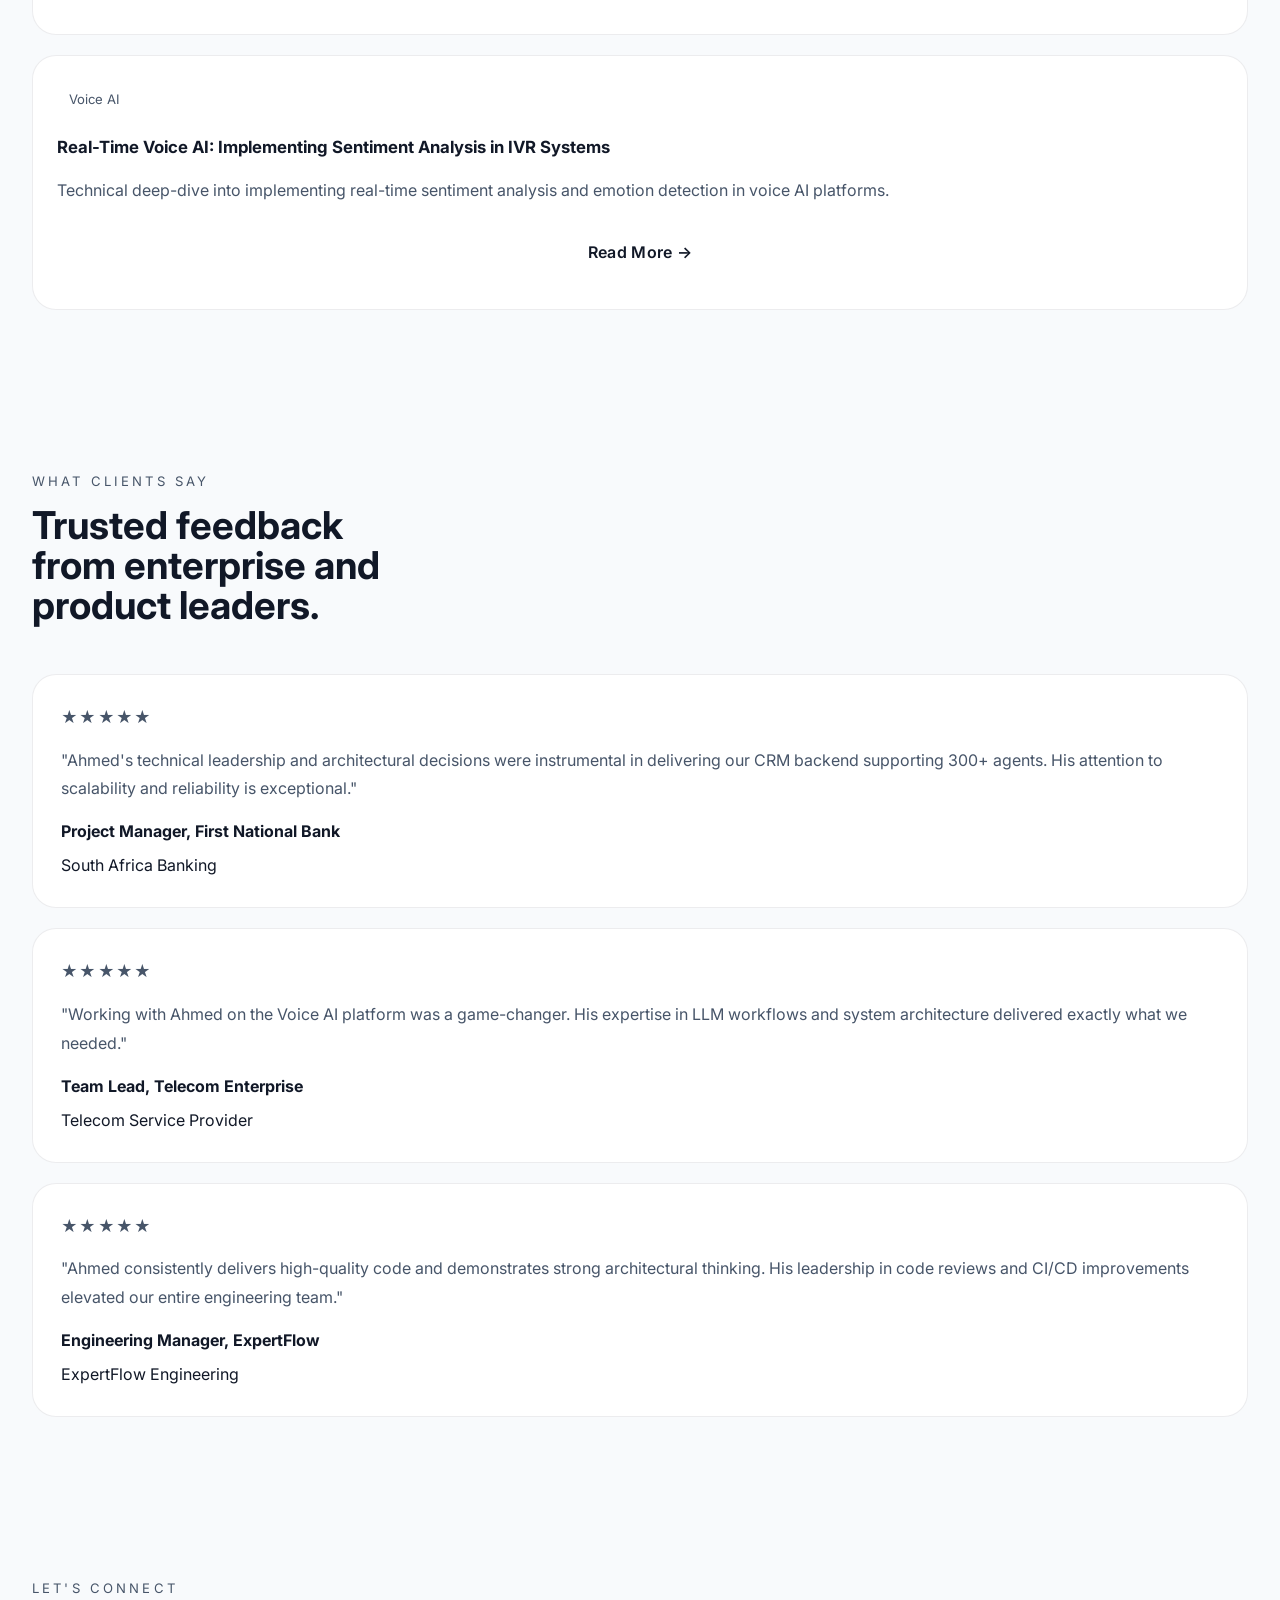
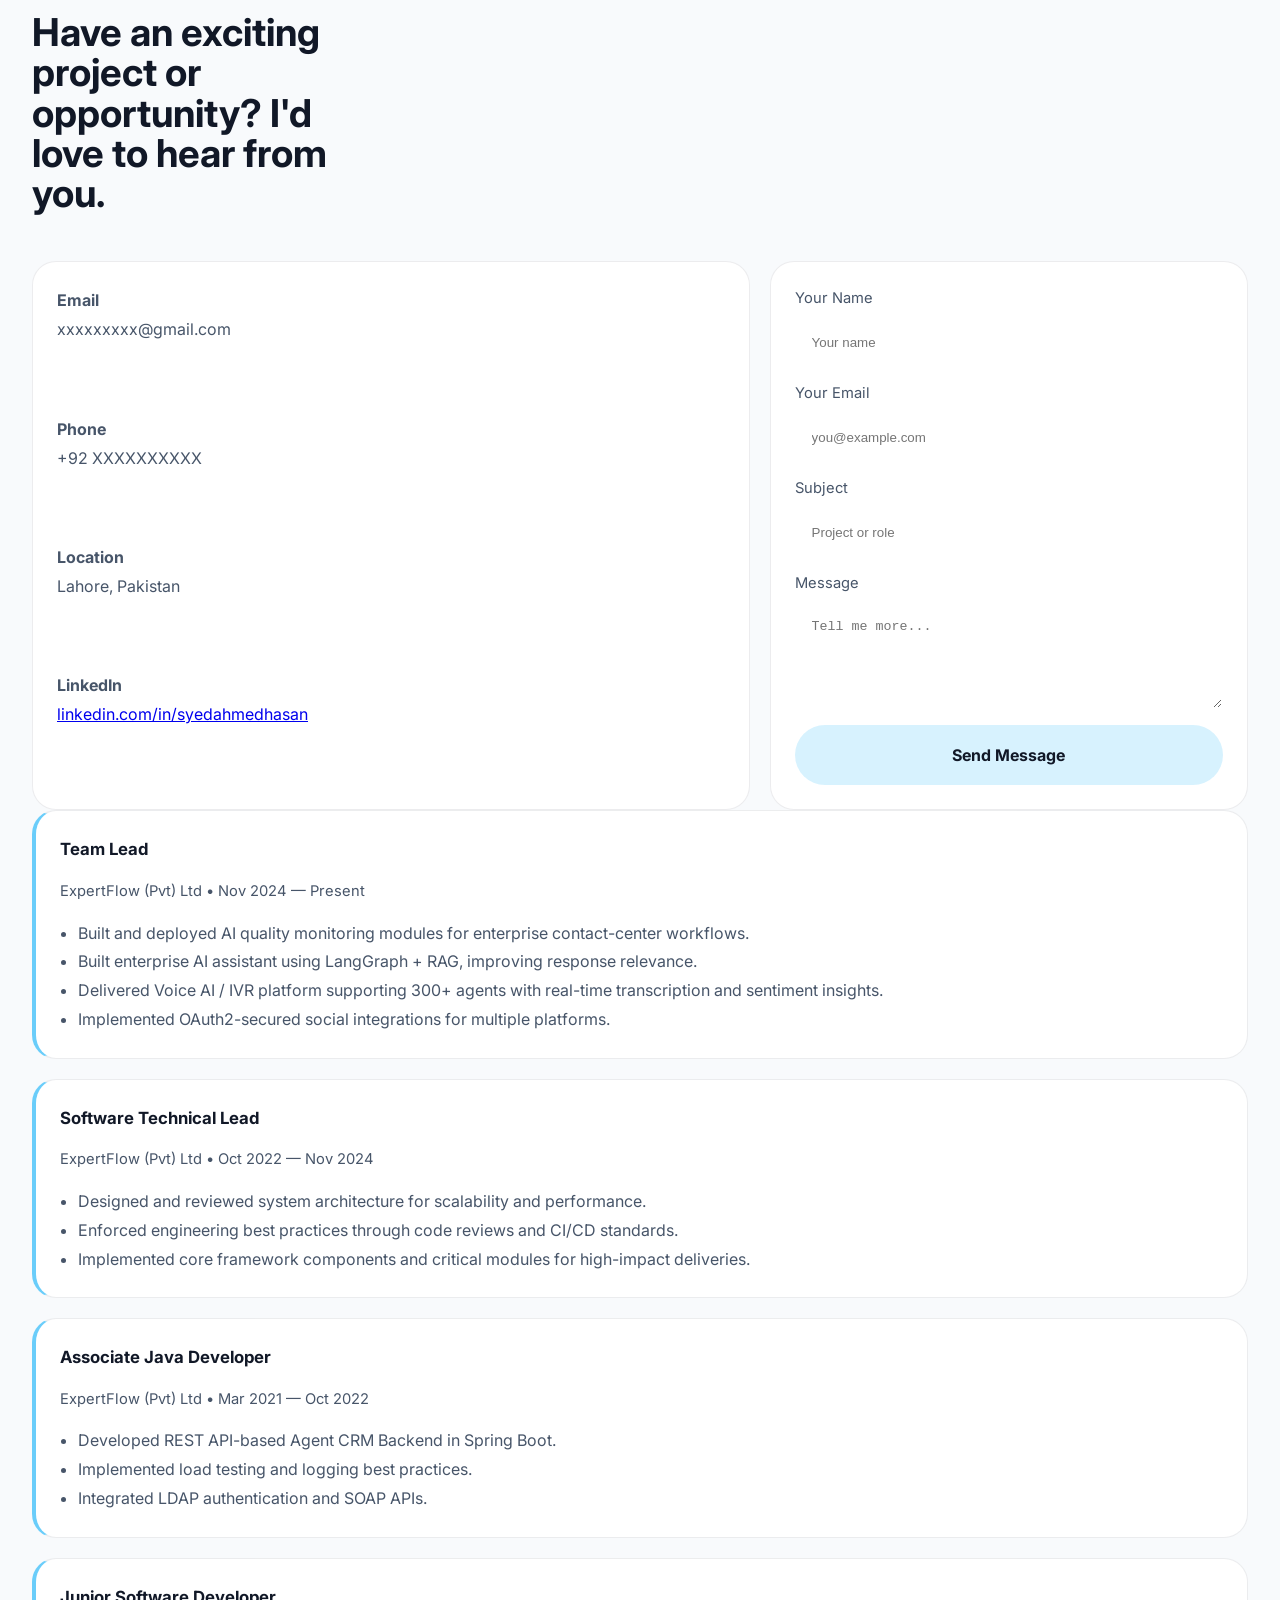
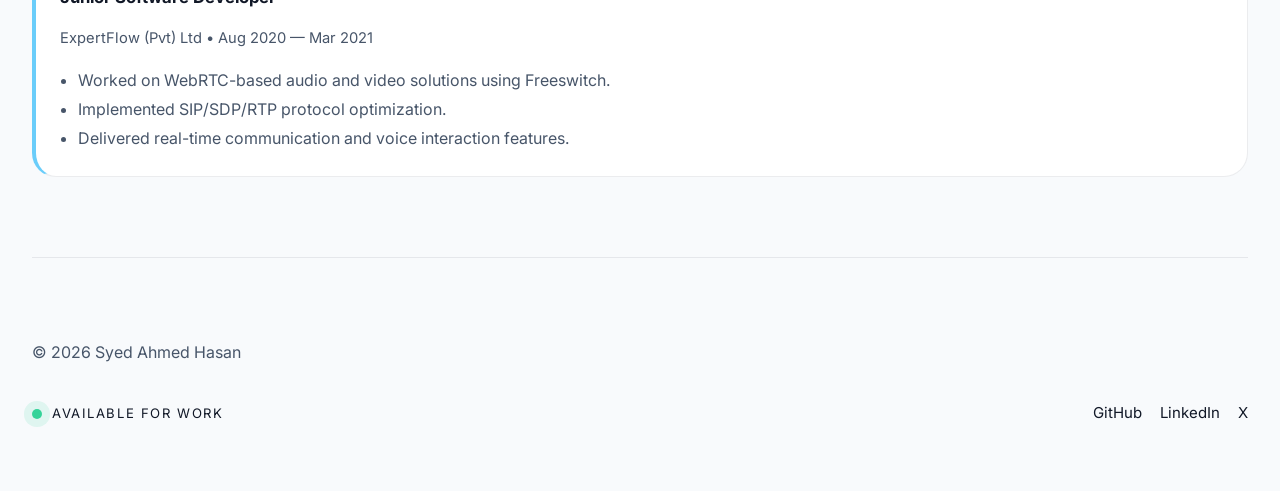
==== commit 2ac64155: "Add expanded skills, experience detail, projects, insights, testimonials, and contact sections" ====
--- a/index.html
+++ b/index.html
@@ -189,6 +189,63 @@
               </div>
             </article>
           </div>
+          <div class="skills-list">
+            <article class="skill-category">
+              <h3>AI &amp; LLM Engineering</h3>
+              <ul>
+                <li>LLM Workflows</li>
+                <li>LangGraph</li>
+                <li>RAG Pipelines</li>
+                <li>Prompt Engineering</li>
+                <li>Voice AI / IVR</li>
+                <li>Generative AI</li>
+              </ul>
+            </article>
+            <article class="skill-category">
+              <h3>Languages &amp; Frameworks</h3>
+              <ul>
+                <li>Python</li>
+                <li>Java</li>
+                <li>Spring Boot</li>
+                <li>React</li>
+                <li>REST APIs</li>
+                <li>Node.js</li>
+              </ul>
+            </article>
+            <article class="skill-category">
+              <h3>Architecture &amp; Integrations</h3>
+              <ul>
+                <li>Microservices</li>
+                <li>Event-driven Architecture</li>
+                <li>Distributed Systems</li>
+                <li>Multi-tenant Systems</li>
+                <li>OAuth2</li>
+                <li>Webhooks</li>
+              </ul>
+            </article>
+            <article class="skill-category">
+              <h3>DevOps &amp; Cloud</h3>
+              <ul>
+                <li>AWS</li>
+                <li>Azure</li>
+                <li>Docker</li>
+                <li>Kubernetes</li>
+                <li>CI/CD</li>
+                <li>Helm</li>
+              </ul>
+            </article>
+            <article class="skill-category">
+              <h3>Databases &amp; Tools</h3>
+              <ul>
+                <li>PostgreSQL</li>
+                <li>MySQL</li>
+                <li>Redis</li>
+                <li>ActiveMQ</li>
+                <li>Git</li>
+                <li>Linux</li>
+              </ul>
+            </article>
+          </div>
         </section>
 
         <section id="work" class="section work">
@@ -273,6 +330,194 @@
                 <p class="step-meta">ExpertFlow • 2020 — 2021</p>
                 <p>Built WebRTC voice experiences, SIP integrations, and customer engagement solutions.</p>
               </div>
+            </article>
+          </div>
+        </section>
+
+        <section id="projects" class="section projects">
+          <div class="section-heading">
+            <p class="section-label">Featured Projects</p>
+            <h2>Handpicked work that demonstrates scalable systems and AI delivery.</h2>
+          </div>
+          <div class="project-grid">
+            <article class="project-card">
+              <h3>First National Bank CRM Backend</h3>
+              <p>Led development of secure microservices supporting 300+ agents and 50k daily interactions. Implemented Chat, Voice, and Dialer modules with CTI integration via Cisco PCCE.</p>
+              <div class="project-tags">
+                <span>Java</span>
+                <span>Spring Boot</span>
+                <span>Microservices</span>
+                <span>CTI</span>
+                <span>AWS</span>
+              </div>
+            </article>
+            <article class="project-card">
+              <h3>Enterprise AI Assistant</h3>
+              <p>Built enterprise AI assistant using LangGraph and RAG pipelines to improve internal knowledge retrieval quality. Integrated multiple knowledge bases for context-aware responses.</p>
+              <div class="project-tags">
+                <span>Python</span>
+                <span>LangGraph</span>
+                <span>RAG</span>
+                <span>LLM</span>
+                <span>Vector DB</span>
+              </div>
+            </article>
+            <article class="project-card">
+              <h3>Voice AI / IVR Platform</h3>
+              <p>Delivered AI-powered IVR with real-time transcription, sentiment analysis, and emotion detection at production scale supporting 300+ agents.</p>
+              <div class="project-tags">
+                <span>Python</span>
+                <span>Voice AI</span>
+                <span>Sentiment Analysis</span>
+                <span>Microservices</span>
+                <span>Kubernetes</span>
+              </div>
+            </article>
+            <article class="project-card">
+              <h3>GDPR-Compliant Microservices Platform</h3>
+              <p>Built scalable platform supporting 300+ active agents per day with 99.9% uptime. Implemented event-driven architecture and distributed systems patterns.</p>
+              <div class="project-tags">
+                <span>Java</span>
+                <span>Spring Boot</span>
+                <span>Event-driven</span>
+                <span>Docker</span>
+                <span>Kubernetes</span>
+              </div>
+            </article>
+          </div>
+        </section>
+
+        <section id="insights" class="section insights">
+          <div class="section-heading">
+            <p class="section-label">Articles & Insights</p>
+            <h2>Thought leadership in AI, architecture, and voice systems.</h2>
+          </div>
+          <div class="insight-grid">
+            <article class="insight-card">
+              <span class="tag">AI/LLM</span>
+              <h3>Building Production-Ready LLM Applications: A Deep Dive into LangGraph</h3>
+              <p>Exploring how to architect robust LLM workflows using LangGraph, handling state management, and deploying at scale.</p>
+              <a href="#" class="button">Read More →</a>
+            </article>
+            <article class="insight-card">
+              <span class="tag">Architecture</span>
+              <h3>Event-Driven Microservices: Design Patterns for High-Volume Operations</h3>
+              <p>Best practices for building scalable, maintainable microservices with event-driven architecture patterns.</p>
+              <a href="#" class="button">Read More →</a>
+            </article>
+            <article class="insight-card">
+              <span class="tag">Voice AI</span>
+              <h3>Real-Time Voice AI: Implementing Sentiment Analysis in IVR Systems</h3>
+              <p>Technical deep-dive into implementing real-time sentiment analysis and emotion detection in voice AI platforms.</p>
+              <a href="#" class="button">Read More →</a>
+            </article>
+          </div>
+        </section>
+
+        <section id="testimonials" class="section testimonials">
+          <div class="section-heading">
+            <p class="section-label">What Clients Say</p>
+            <h2>Trusted feedback from enterprise and product leaders.</h2>
+          </div>
+          <div class="testimonial-grid">
+            <article class="testimonial-card">
+              <p class="testimonial-rating">★★★★★</p>
+              <p>"Ahmed's technical leadership and architectural decisions were instrumental in delivering our CRM backend supporting 300+ agents. His attention to scalability and reliability is exceptional."</p>
+              <div class="testimonial-author">
+                <strong>Project Manager, First National Bank</strong>
+                <span>South Africa Banking</span>
+              </div>
+            </article>
+            <article class="testimonial-card">
+              <p class="testimonial-rating">★★★★★</p>
+              <p>"Working with Ahmed on the Voice AI platform was a game-changer. His expertise in LLM workflows and system architecture delivered exactly what we needed."</p>
+              <div class="testimonial-author">
+                <strong>Team Lead, Telecom Enterprise</strong>
+                <span>Telecom Service Provider</span>
+              </div>
+            </article>
+            <article class="testimonial-card">
+              <p class="testimonial-rating">★★★★★</p>
+              <p>"Ahmed consistently delivers high-quality code and demonstrates strong architectural thinking. His leadership in code reviews and CI/CD improvements elevated our entire engineering team."</p>
+              <div class="testimonial-author">
+                <strong>Engineering Manager, ExpertFlow</strong>
+                <span>ExpertFlow Engineering</span>
+              </div>
+            </article>
+          </div>
+        </section>
+
+        <section id="contact" class="section contact">
+          <div class="section-heading">
+            <p class="section-label">Let's Connect</p>
+            <h2>Have an exciting project or opportunity? I'd love to hear from you.</h2>
+          </div>
+          <div class="contact-grid">
+            <div class="contact-card contact-details">
+              <p><strong>Email</strong><br />xxxxxxxxx@gmail.com</p>
+              <p><strong>Phone</strong><br />+92 XXXXXXXXXX</p>
+              <p><strong>Location</strong><br />Lahore, Pakistan</p>
+              <p><strong>LinkedIn</strong><br /><a href="https://linkedin.com/in/syedahmedhasan" target="_blank" rel="noreferrer">linkedin.com/in/syedahmedhasan</a></p>
+            </div>
+            <div class="contact-card">
+              <form class="contact-form">
+                <label>
+                  Your Name
+                  <input type="text" placeholder="Your name" />
+                </label>
+                <label>
+                  Your Email
+                  <input type="email" placeholder="you@example.com" />
+                </label>
+                <label>
+                  Subject
+                  <input type="text" placeholder="Project or role" />
+                </label>
+                <label>
+                  Message
+                  <textarea rows="5" placeholder="Tell me more..."></textarea>
+                </label>
+                <button type="submit">Send Message</button>
+              </form>
+            </div>
+          </div>
+          <div class="experience-cards">
+            <article class="experience-card">
+              <h3>Team Lead</h3>
+              <p class="experience-meta">ExpertFlow (Pvt) Ltd • Nov 2024 — Present</p>
+              <ul>
+                <li>Built and deployed AI quality monitoring modules for enterprise contact-center workflows.</li>
+                <li>Built enterprise AI assistant using LangGraph + RAG, improving response relevance.</li>
+                <li>Delivered Voice AI / IVR platform supporting 300+ agents with real-time transcription and sentiment insights.</li>
+                <li>Implemented OAuth2-secured social integrations for multiple platforms.</li>
+              </ul>
+            </article>
+            <article class="experience-card">
+              <h3>Software Technical Lead</h3>
+              <p class="experience-meta">ExpertFlow (Pvt) Ltd • Oct 2022 — Nov 2024</p>
+              <ul>
+                <li>Designed and reviewed system architecture for scalability and performance.</li>
+                <li>Enforced engineering best practices through code reviews and CI/CD standards.</li>
+                <li>Implemented core framework components and critical modules for high-impact deliveries.</li>
+              </ul>
+            </article>
+            <article class="experience-card">
+              <h3>Associate Java Developer</h3>
+              <p class="experience-meta">ExpertFlow (Pvt) Ltd • Mar 2021 — Oct 2022</p>
+              <ul>
+                <li>Developed REST API-based Agent CRM Backend in Spring Boot.</li>
+                <li>Implemented load testing and logging best practices.</li>
+                <li>Integrated LDAP authentication and SOAP APIs.</li>
+              </ul>
+            </article>
+            <article class="experience-card">
+              <h3>Junior Software Developer</h3>
+              <p class="experience-meta">ExpertFlow (Pvt) Ltd • Aug 2020 — Mar 2021</p>
+              <ul>
+                <li>Worked on WebRTC-based audio and video solutions using Freeswitch.</li>
+                <li>Implemented SIP/SDP/RTP protocol optimization.</li>
+                <li>Delivered real-time communication and voice interaction features.</li>
+              </ul>
             </article>
           </div>
         </section>
--- a/styles.css
+++ b/styles.css
@@ -579,6 +579,175 @@
   line-height: 1.85;
 }
 
+.skills-list,
+.experience-cards,
+.project-grid,
+.insight-grid,
+.testimonial-grid,
+.contact-grid {
+  display: grid;
+  gap: 20px;
+}
+
+.skills-list {
+  grid-template-columns: repeat(2, minmax(0, 1fr));
+  margin-top: 24px;
+}
+
+.skill-category,
+.experience-card,
+.project-card,
+.insight-card,
+.testimonial-card,
+.contact-card {
+  padding: 24px;
+  border-radius: 24px;
+  background: var(--panel);
+  border: 1px solid var(--border);
+  display: grid;
+  gap: 14px;
+}
+
+.skill-category h3,
+.experience-card h3,
+.project-card h3,
+.insight-card h3,
+.testimonial-card h3 {
+  margin: 0;
+  font-size: 1.05rem;
+  font-weight: 700;
+}
+
+.skill-category ul {
+  margin: 0;
+  padding: 0;
+  list-style: none;
+  display: grid;
+  gap: 10px;
+}
+
+.skill-category li {
+  display: inline-flex;
+  align-items: center;
+  padding: 10px 14px;
+  border-radius: 999px;
+  background: rgba(255, 255, 255, 0.06);
+  color: var(--muted);
+  font-size: 0.92rem;
+}
+
+.experience-card {
+  border-left: 4px solid rgba(56, 189, 248, 0.75);
+}
+
+.experience-card .experience-meta {
+  margin: 0;
+  color: var(--muted);
+  font-size: 0.92rem;
+}
+
+.experience-card ul {
+  margin: 0;
+  padding-left: 18px;
+  color: var(--muted);
+  line-height: 1.8;
+}
+
+.project-card .project-tags,
+.insight-card .project-tags {
+  display: flex;
+  flex-wrap: wrap;
+  gap: 10px;
+  margin-top: 10px;
+}
+
+.project-card span,
+.insight-card span.tag,
+.testimonial-card span.role-tag {
+  display: inline-flex;
+  padding: 8px 12px;
+  border-radius: 999px;
+  background: rgba(255, 255, 255, 0.06);
+  color: var(--muted);
+  font-size: 0.82rem;
+}
+
+.insight-card p,
+.testimonial-card p,
+.project-card p {
+  margin: 0;
+  color: var(--muted);
+  line-height: 1.8;
+}
+
+.testimonial-card {
+  padding: 28px;
+}
+
+.testimonial-rating {
+  margin: 0;
+  color: #facc15;
+  font-size: 1rem;
+  letter-spacing: 0.08em;
+}
+
+.testimonial-author {
+  display: grid;
+  gap: 6px;
+}
+
+.testimonial-author strong {
+  color: var(--text);
+}
+
+.contact-grid {
+  grid-template-columns: 1.2fr 0.8fr;
+  margin-top: 24px;
+}
+
+.contact-details p {
+  margin: 0;
+  color: var(--muted);
+  line-height: 1.8;
+}
+
+.contact-form {
+  display: grid;
+  gap: 16px;
+}
+
+.contact-form label {
+  display: grid;
+  gap: 8px;
+  color: var(--muted);
+  font-size: 0.92rem;
+}
+
+.contact-form input,
+.contact-form textarea {
+  width: 100%;
+  padding: 14px 16px;
+  border-radius: 16px;
+  border: 1px solid rgba(255, 255, 255, 0.08);
+  background: rgba(255, 255, 255, 0.04);
+  color: var(--text);
+}
+
+.contact-form button {
+  padding: 16px 20px;
+  border: none;
+  border-radius: 999px;
+  background: rgba(56, 189, 248, 0.2);
+  color: var(--text);
+  font-weight: 700;
+  cursor: pointer;
+}
+
+.contact-form button:hover,
+.contact-form button:focus-visible {
+  background: rgba(56, 189, 248, 0.35);
+}
+
 .graph-title {
   margin: 0;
   color: var(--muted);
@@ -867,7 +1036,13 @@
   }
 
   .graph-grid,
-  .skill-charts {
+  .skill-charts,
+  .skills-list,
+  .experience-cards,
+  .project-grid,
+  .insight-grid,
+  .testimonial-grid,
+  .contact-grid {
     grid-template-columns: 1fr;
   }
 
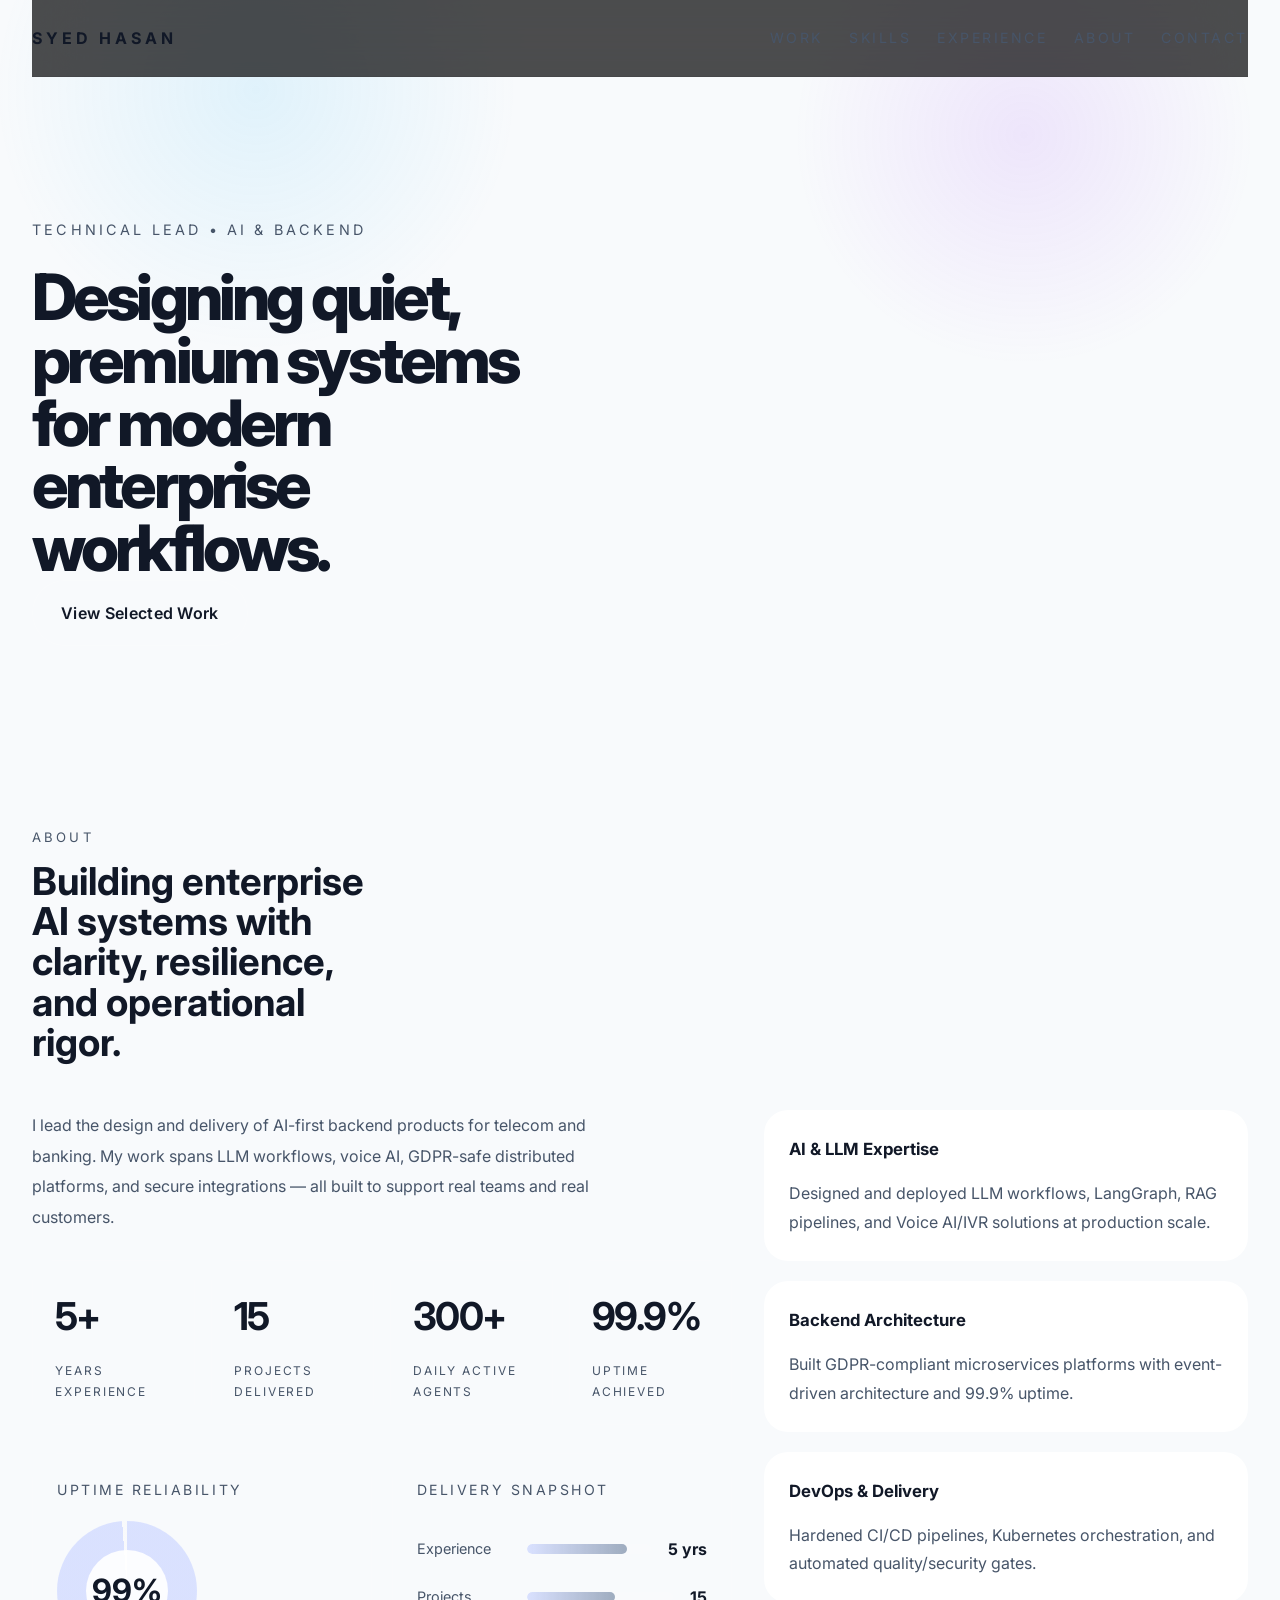
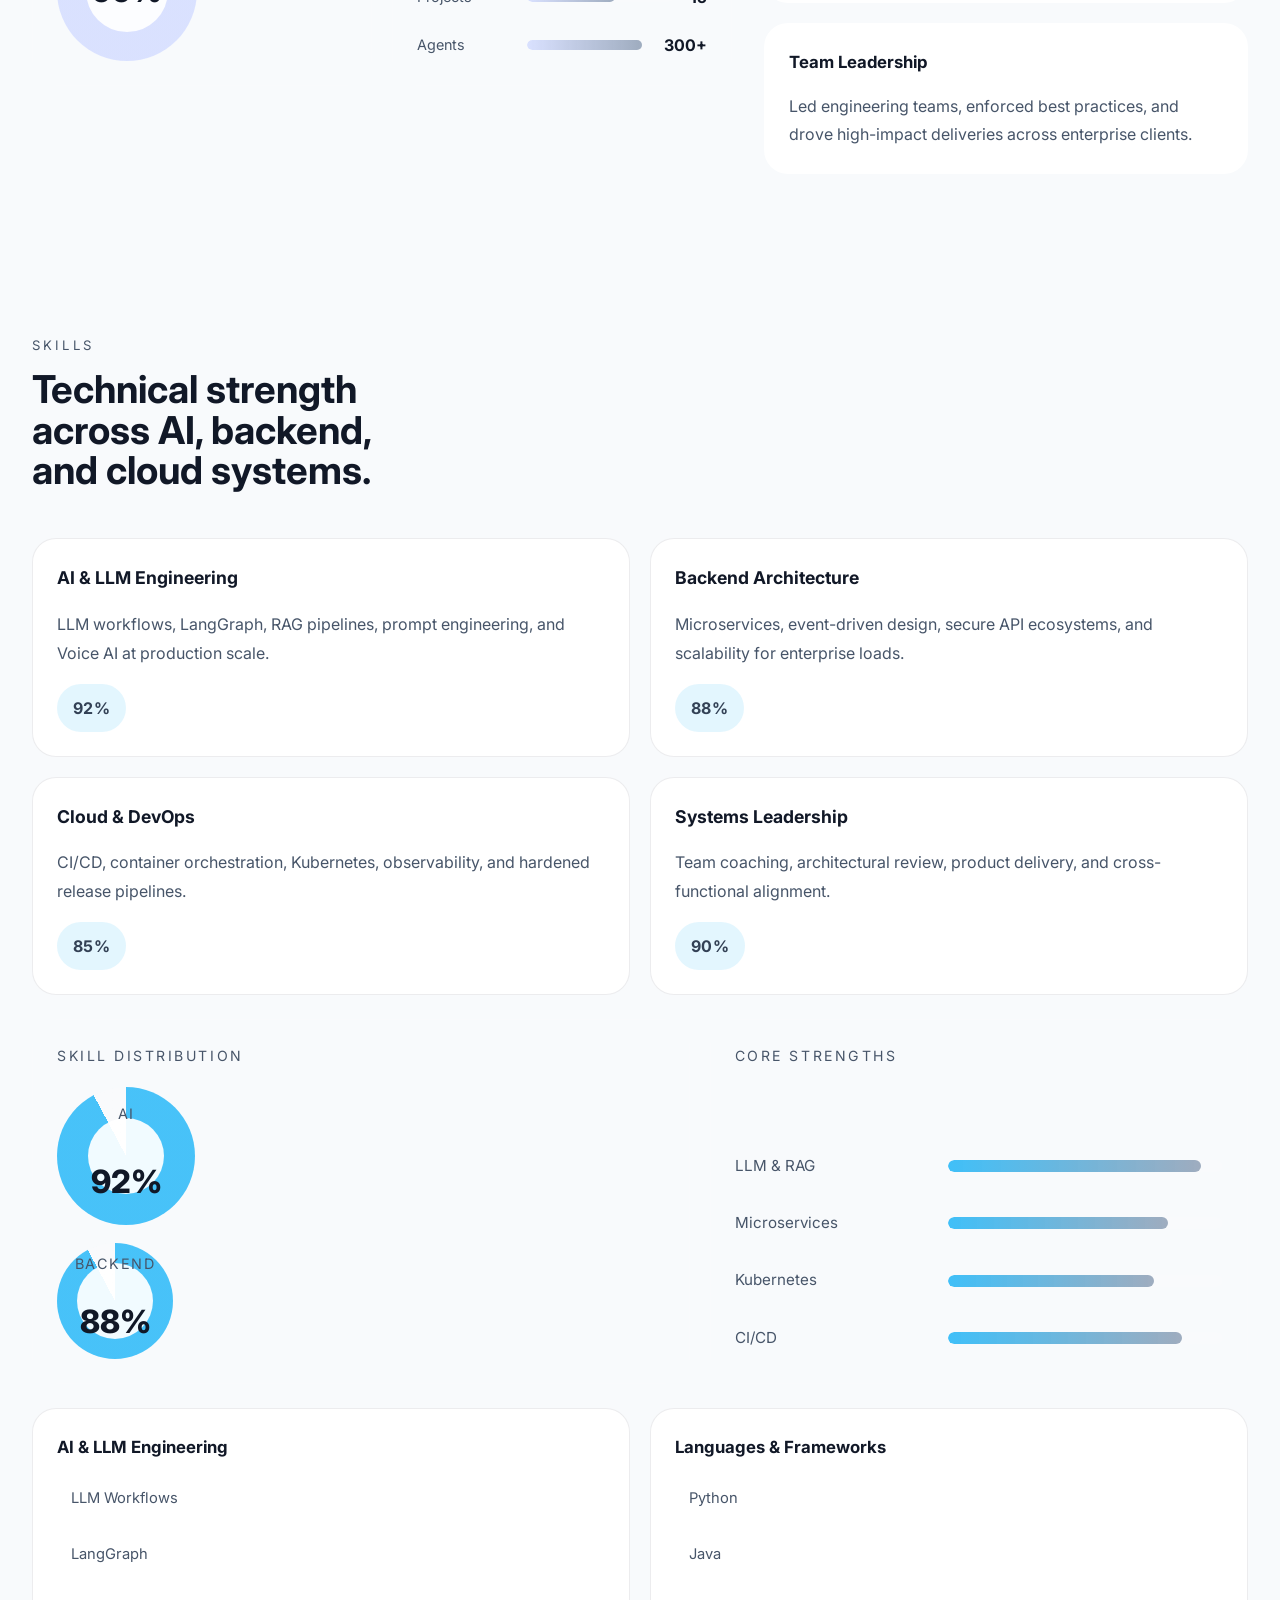
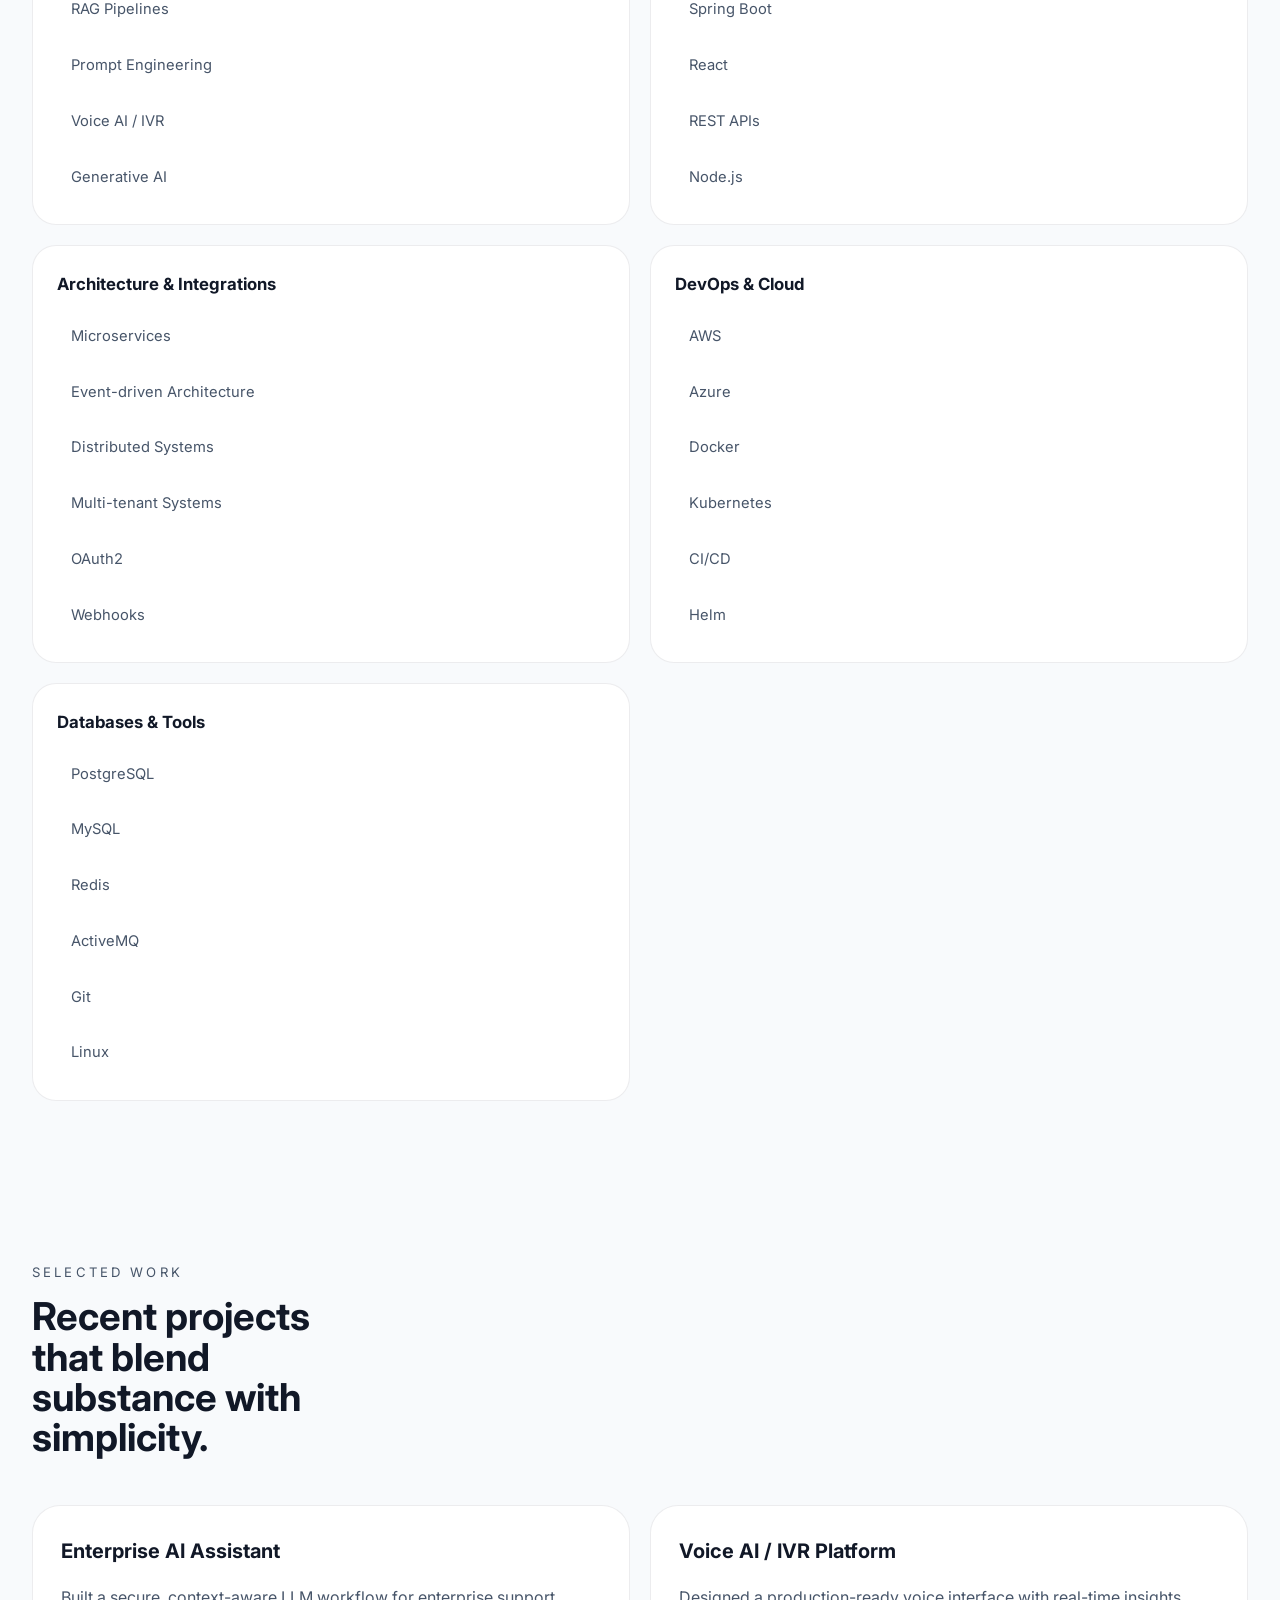
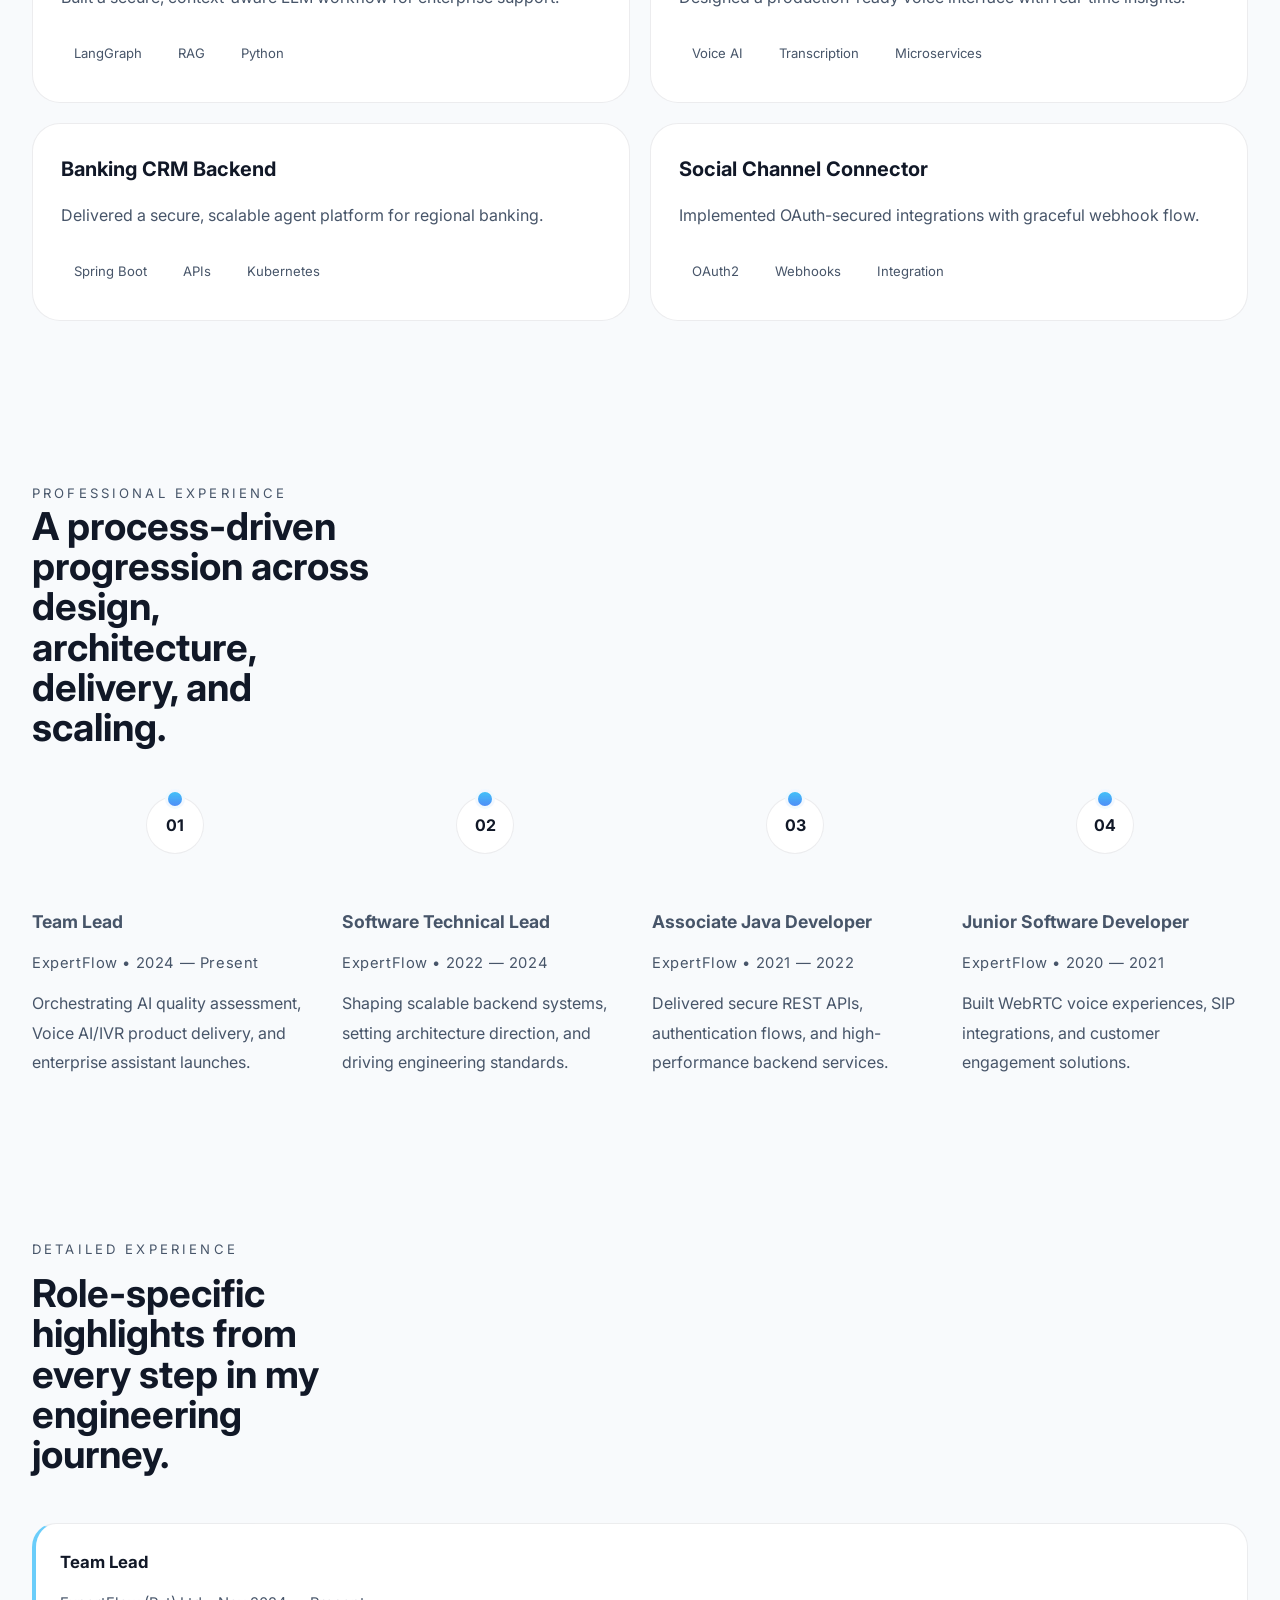
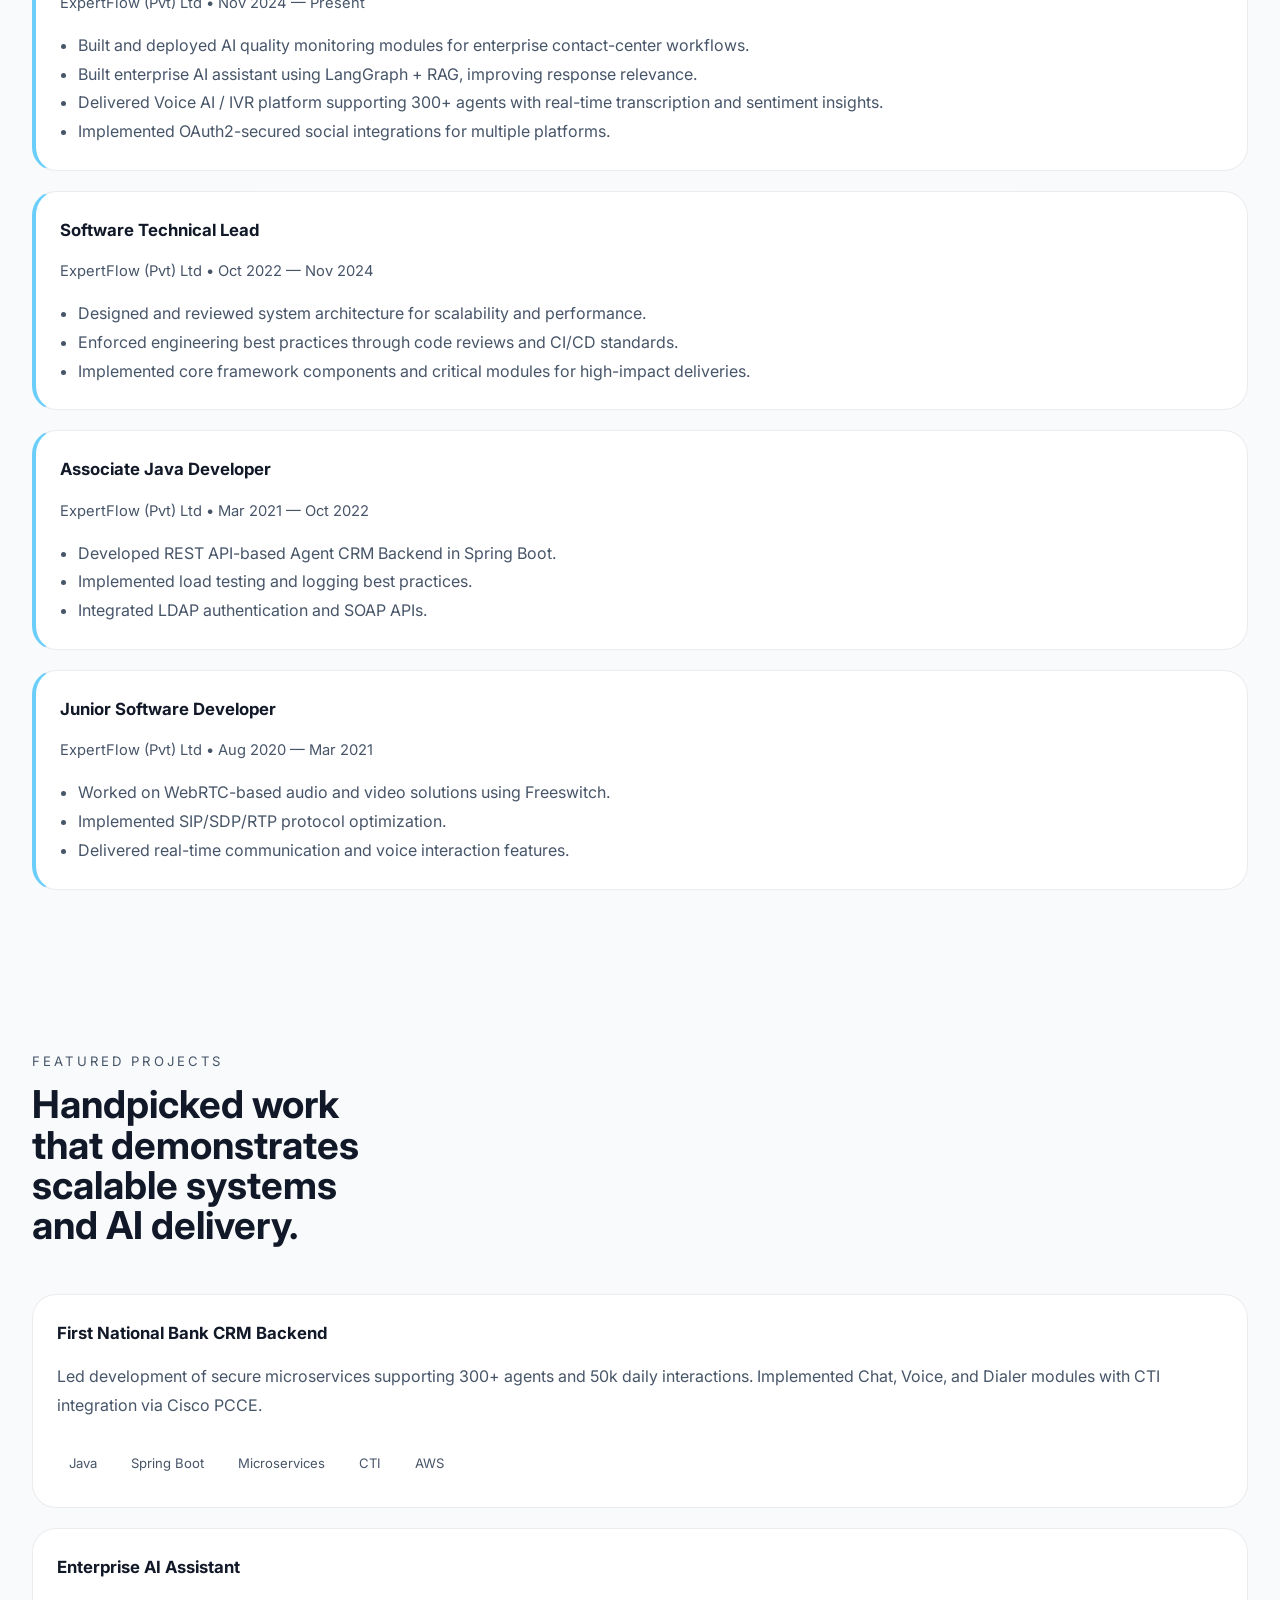
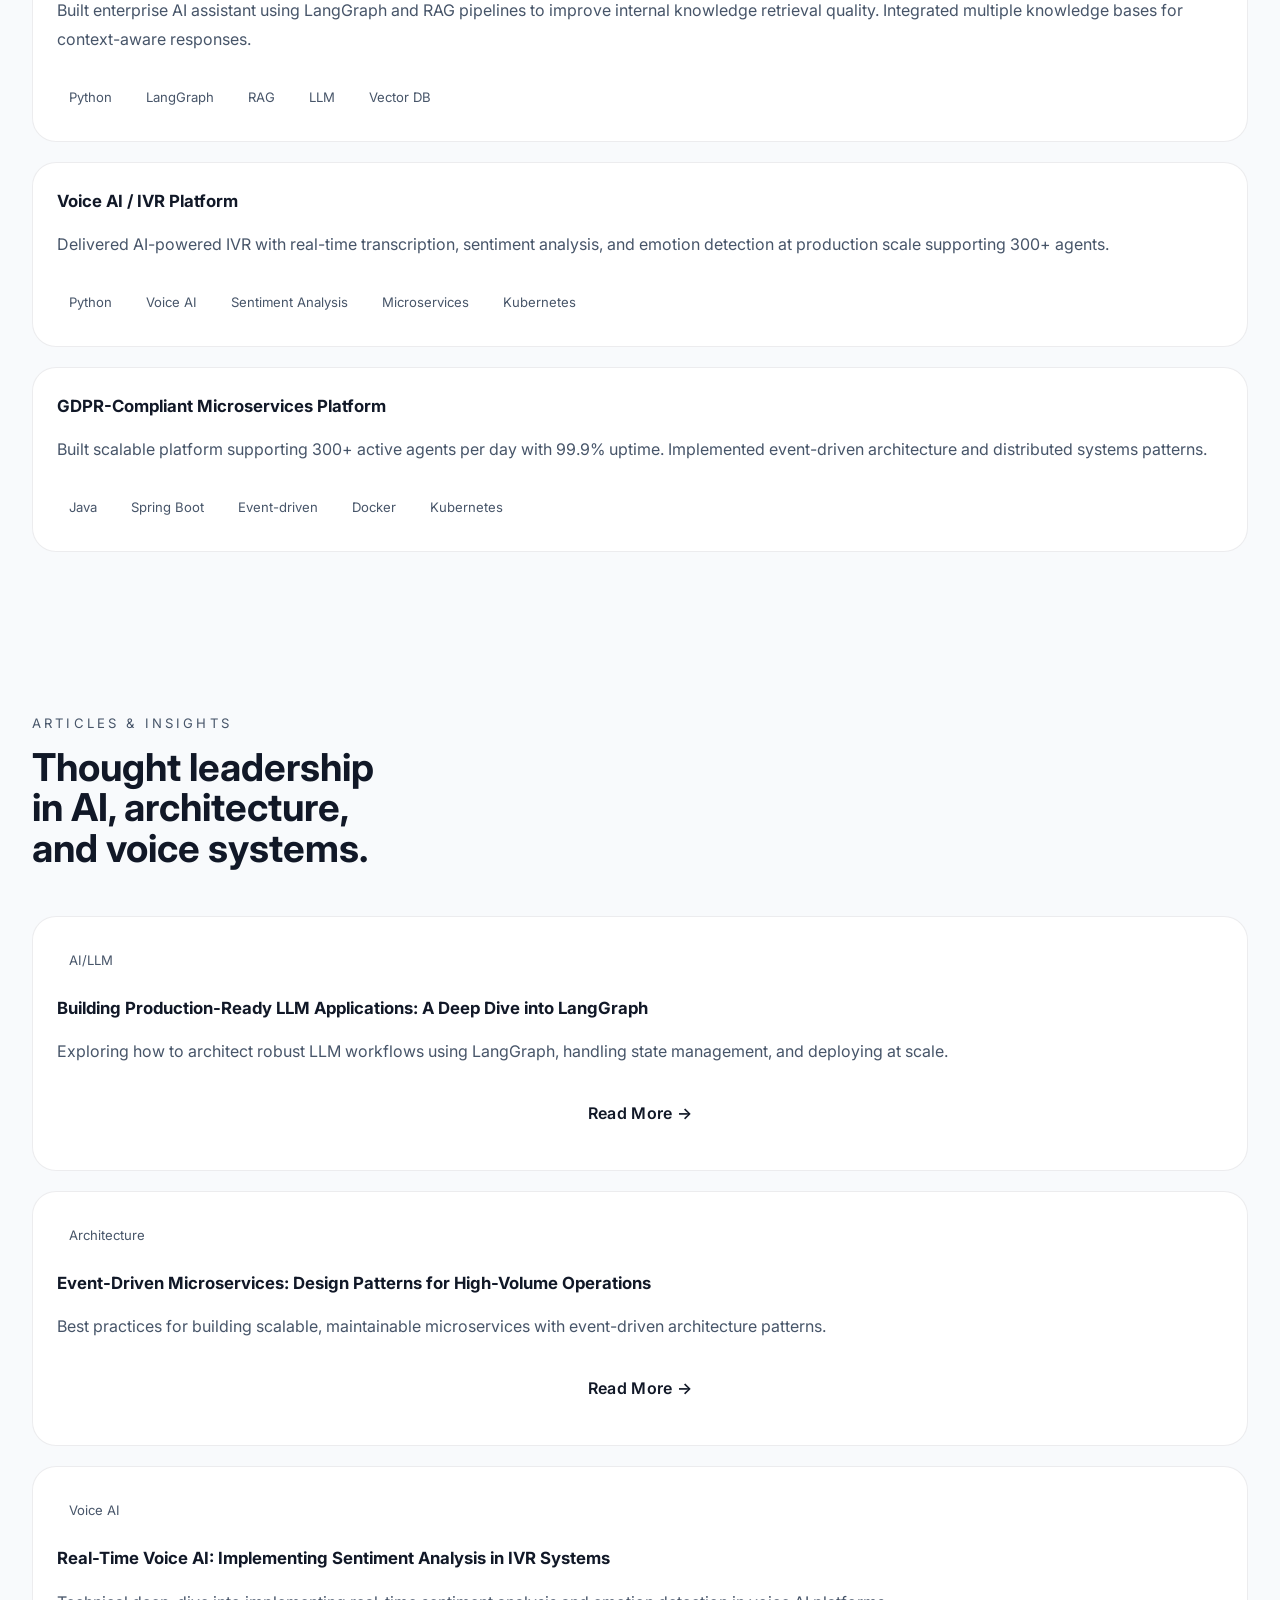
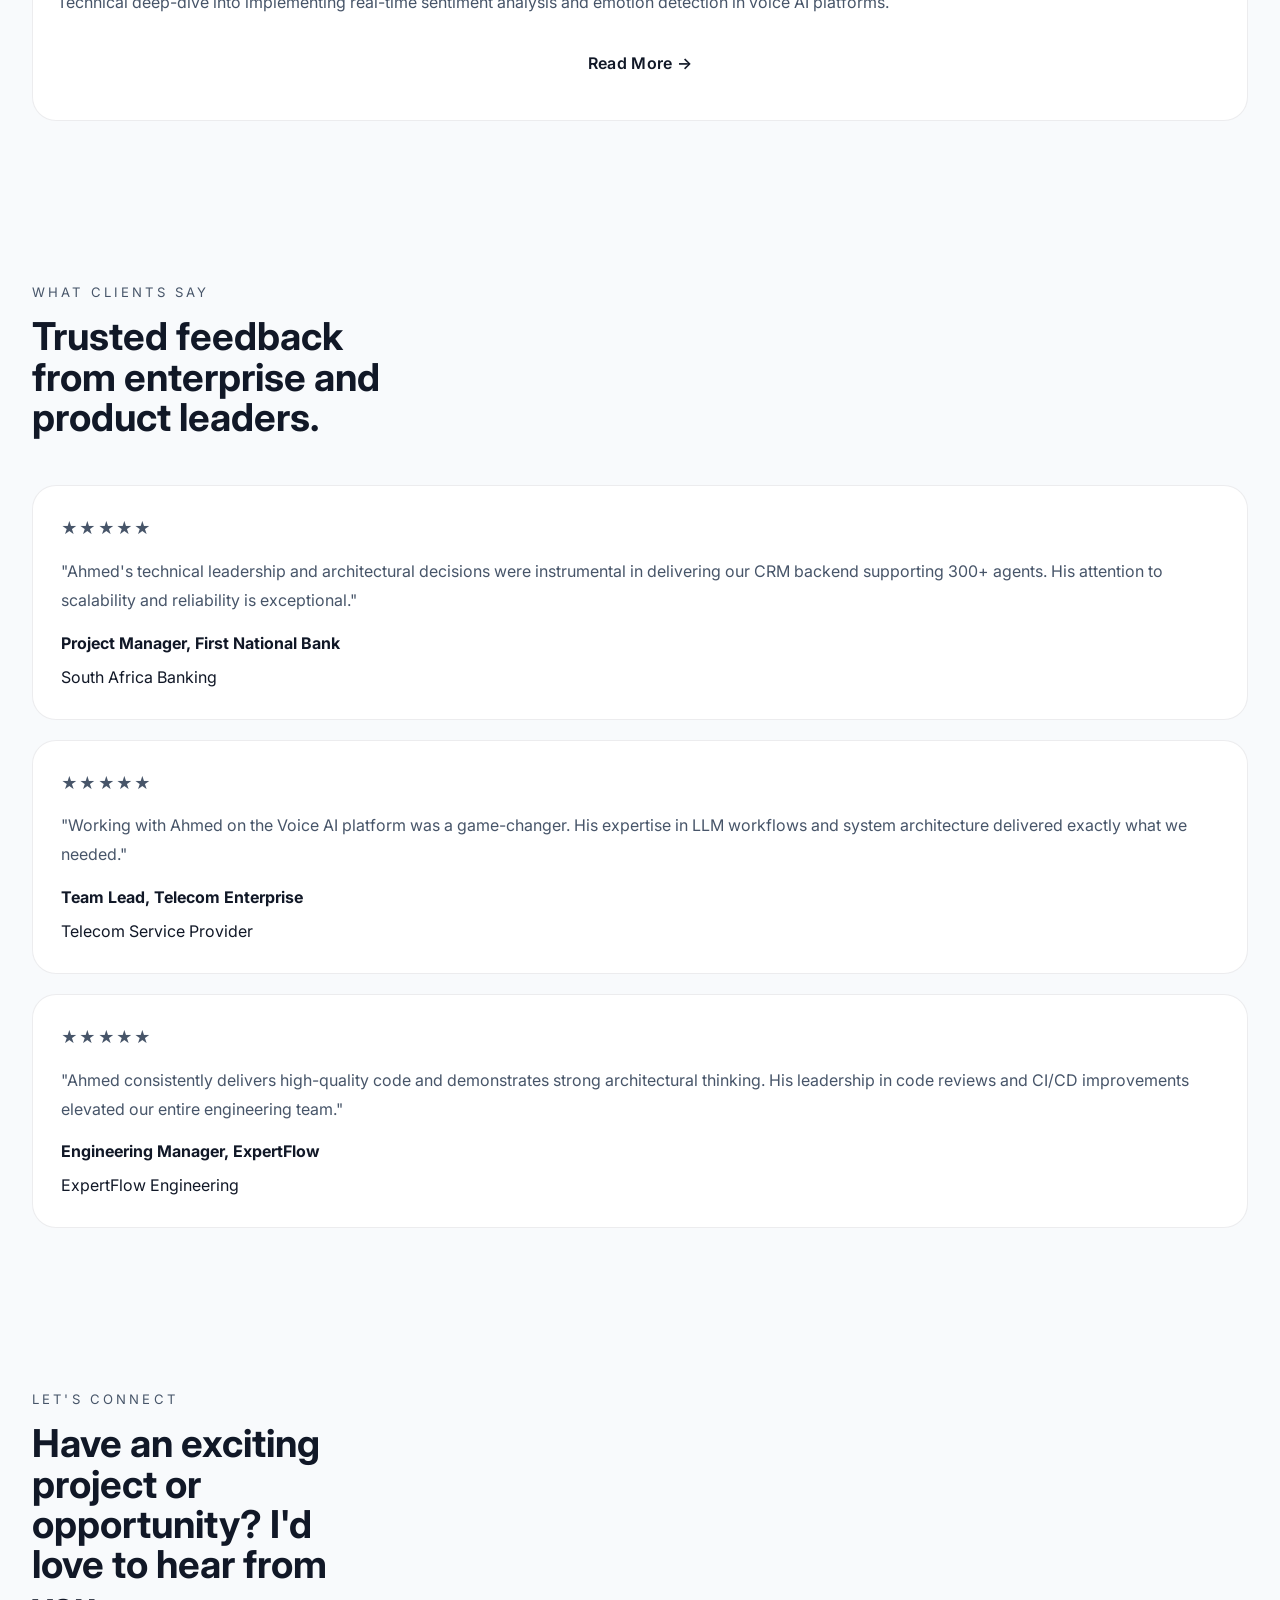
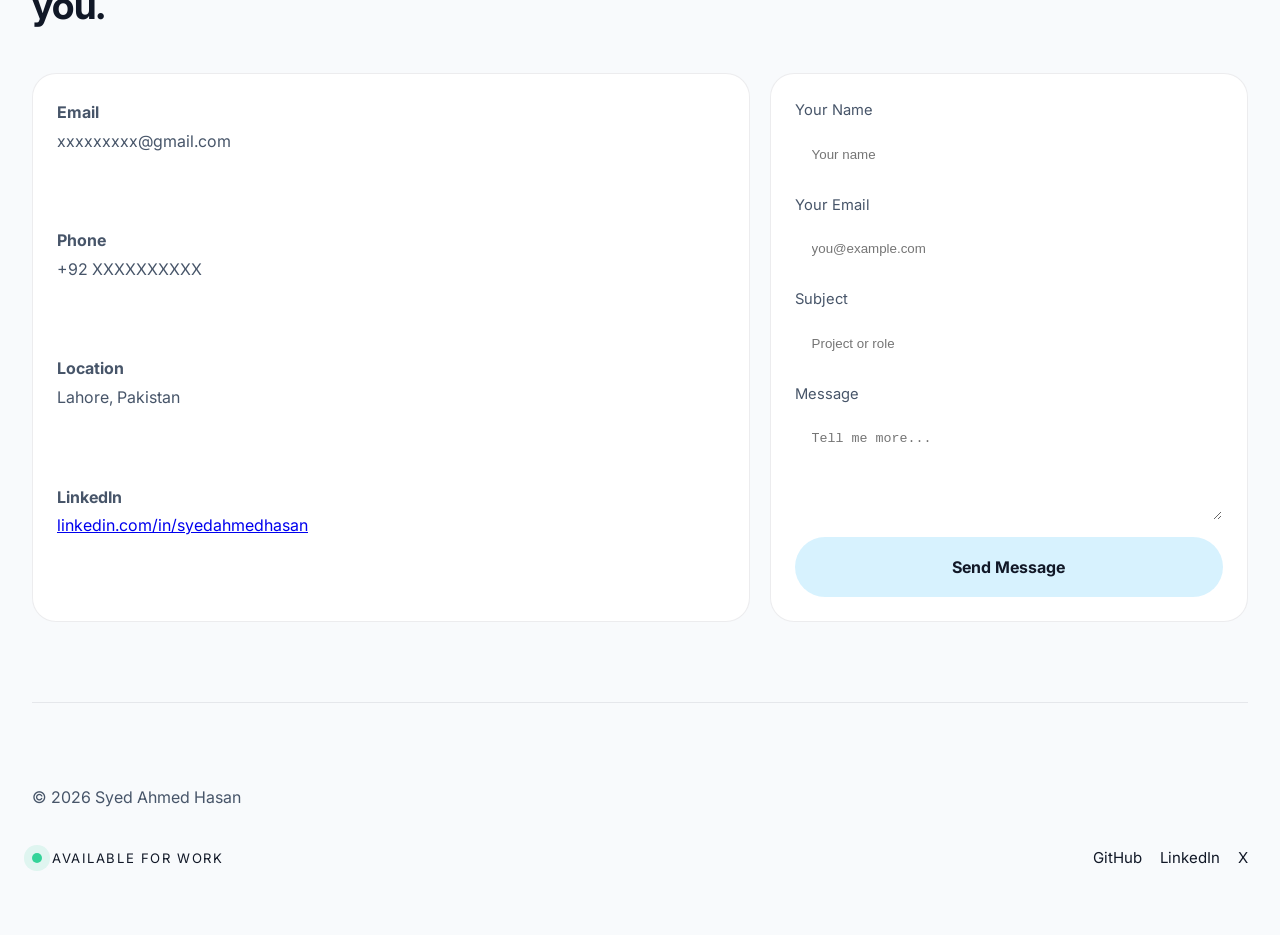
==== commit 37a7d8cd: "Add detailed experience section between timeline and projects" ====
--- a/index.html
+++ b/index.html
@@ -334,6 +334,52 @@
           </div>
         </section>
 
+        <section id="experience-detail" class="section experience-detail">
+          <div class="section-heading">
+            <p class="section-label">Detailed Experience</p>
+            <h2>Role-specific highlights from every step in my engineering journey.</h2>
+          </div>
+          <div class="experience-cards">
+            <article class="experience-card">
+              <h3>Team Lead</h3>
+              <p class="experience-meta">ExpertFlow (Pvt) Ltd • Nov 2024 — Present</p>
+              <ul>
+                <li>Built and deployed AI quality monitoring modules for enterprise contact-center workflows.</li>
+                <li>Built enterprise AI assistant using LangGraph + RAG, improving response relevance.</li>
+                <li>Delivered Voice AI / IVR platform supporting 300+ agents with real-time transcription and sentiment insights.</li>
+                <li>Implemented OAuth2-secured social integrations for multiple platforms.</li>
+              </ul>
+            </article>
+            <article class="experience-card">
+              <h3>Software Technical Lead</h3>
+              <p class="experience-meta">ExpertFlow (Pvt) Ltd • Oct 2022 — Nov 2024</p>
+              <ul>
+                <li>Designed and reviewed system architecture for scalability and performance.</li>
+                <li>Enforced engineering best practices through code reviews and CI/CD standards.</li>
+                <li>Implemented core framework components and critical modules for high-impact deliveries.</li>
+              </ul>
+            </article>
+            <article class="experience-card">
+              <h3>Associate Java Developer</h3>
+              <p class="experience-meta">ExpertFlow (Pvt) Ltd • Mar 2021 — Oct 2022</p>
+              <ul>
+                <li>Developed REST API-based Agent CRM Backend in Spring Boot.</li>
+                <li>Implemented load testing and logging best practices.</li>
+                <li>Integrated LDAP authentication and SOAP APIs.</li>
+              </ul>
+            </article>
+            <article class="experience-card">
+              <h3>Junior Software Developer</h3>
+              <p class="experience-meta">ExpertFlow (Pvt) Ltd • Aug 2020 — Mar 2021</p>
+              <ul>
+                <li>Worked on WebRTC-based audio and video solutions using Freeswitch.</li>
+                <li>Implemented SIP/SDP/RTP protocol optimization.</li>
+                <li>Delivered real-time communication and voice interaction features.</li>
+              </ul>
+            </article>
+          </div>
+        </section>
+
         <section id="projects" class="section projects">
           <div class="section-heading">
             <p class="section-label">Featured Projects</p>
@@ -481,45 +527,6 @@
               </form>
             </div>
           </div>
-          <div class="experience-cards">
-            <article class="experience-card">
-              <h3>Team Lead</h3>
-              <p class="experience-meta">ExpertFlow (Pvt) Ltd • Nov 2024 — Present</p>
-              <ul>
-                <li>Built and deployed AI quality monitoring modules for enterprise contact-center workflows.</li>
-                <li>Built enterprise AI assistant using LangGraph + RAG, improving response relevance.</li>
-                <li>Delivered Voice AI / IVR platform supporting 300+ agents with real-time transcription and sentiment insights.</li>
-                <li>Implemented OAuth2-secured social integrations for multiple platforms.</li>
-              </ul>
-            </article>
-            <article class="experience-card">
-              <h3>Software Technical Lead</h3>
-              <p class="experience-meta">ExpertFlow (Pvt) Ltd • Oct 2022 — Nov 2024</p>
-              <ul>
-                <li>Designed and reviewed system architecture for scalability and performance.</li>
-                <li>Enforced engineering best practices through code reviews and CI/CD standards.</li>
-                <li>Implemented core framework components and critical modules for high-impact deliveries.</li>
-              </ul>
-            </article>
-            <article class="experience-card">
-              <h3>Associate Java Developer</h3>
-              <p class="experience-meta">ExpertFlow (Pvt) Ltd • Mar 2021 — Oct 2022</p>
-              <ul>
-                <li>Developed REST API-based Agent CRM Backend in Spring Boot.</li>
-                <li>Implemented load testing and logging best practices.</li>
-                <li>Integrated LDAP authentication and SOAP APIs.</li>
-              </ul>
-            </article>
-            <article class="experience-card">
-              <h3>Junior Software Developer</h3>
-              <p class="experience-meta">ExpertFlow (Pvt) Ltd • Aug 2020 — Mar 2021</p>
-              <ul>
-                <li>Worked on WebRTC-based audio and video solutions using Freeswitch.</li>
-                <li>Implemented SIP/SDP/RTP protocol optimization.</li>
-                <li>Delivered real-time communication and voice interaction features.</li>
-              </ul>
-            </article>
-          </div>
         </section>
       </main>
 
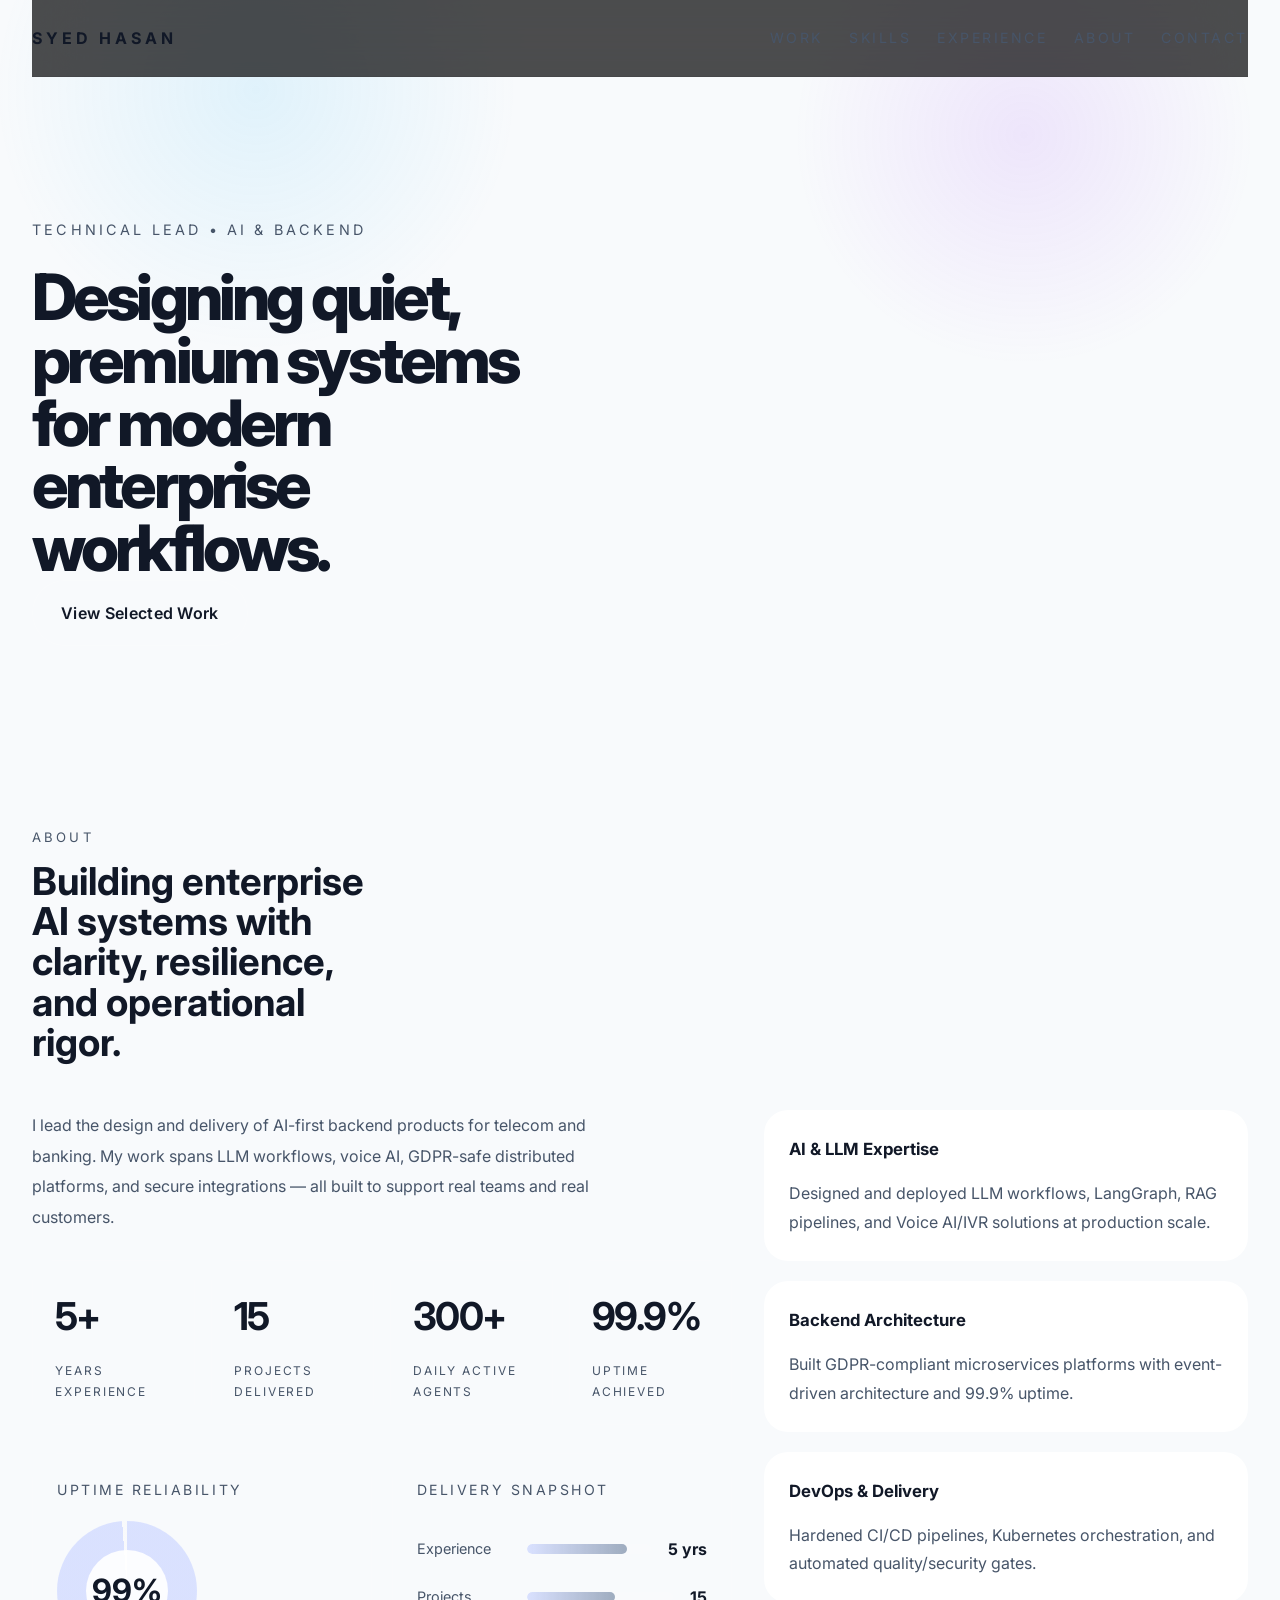
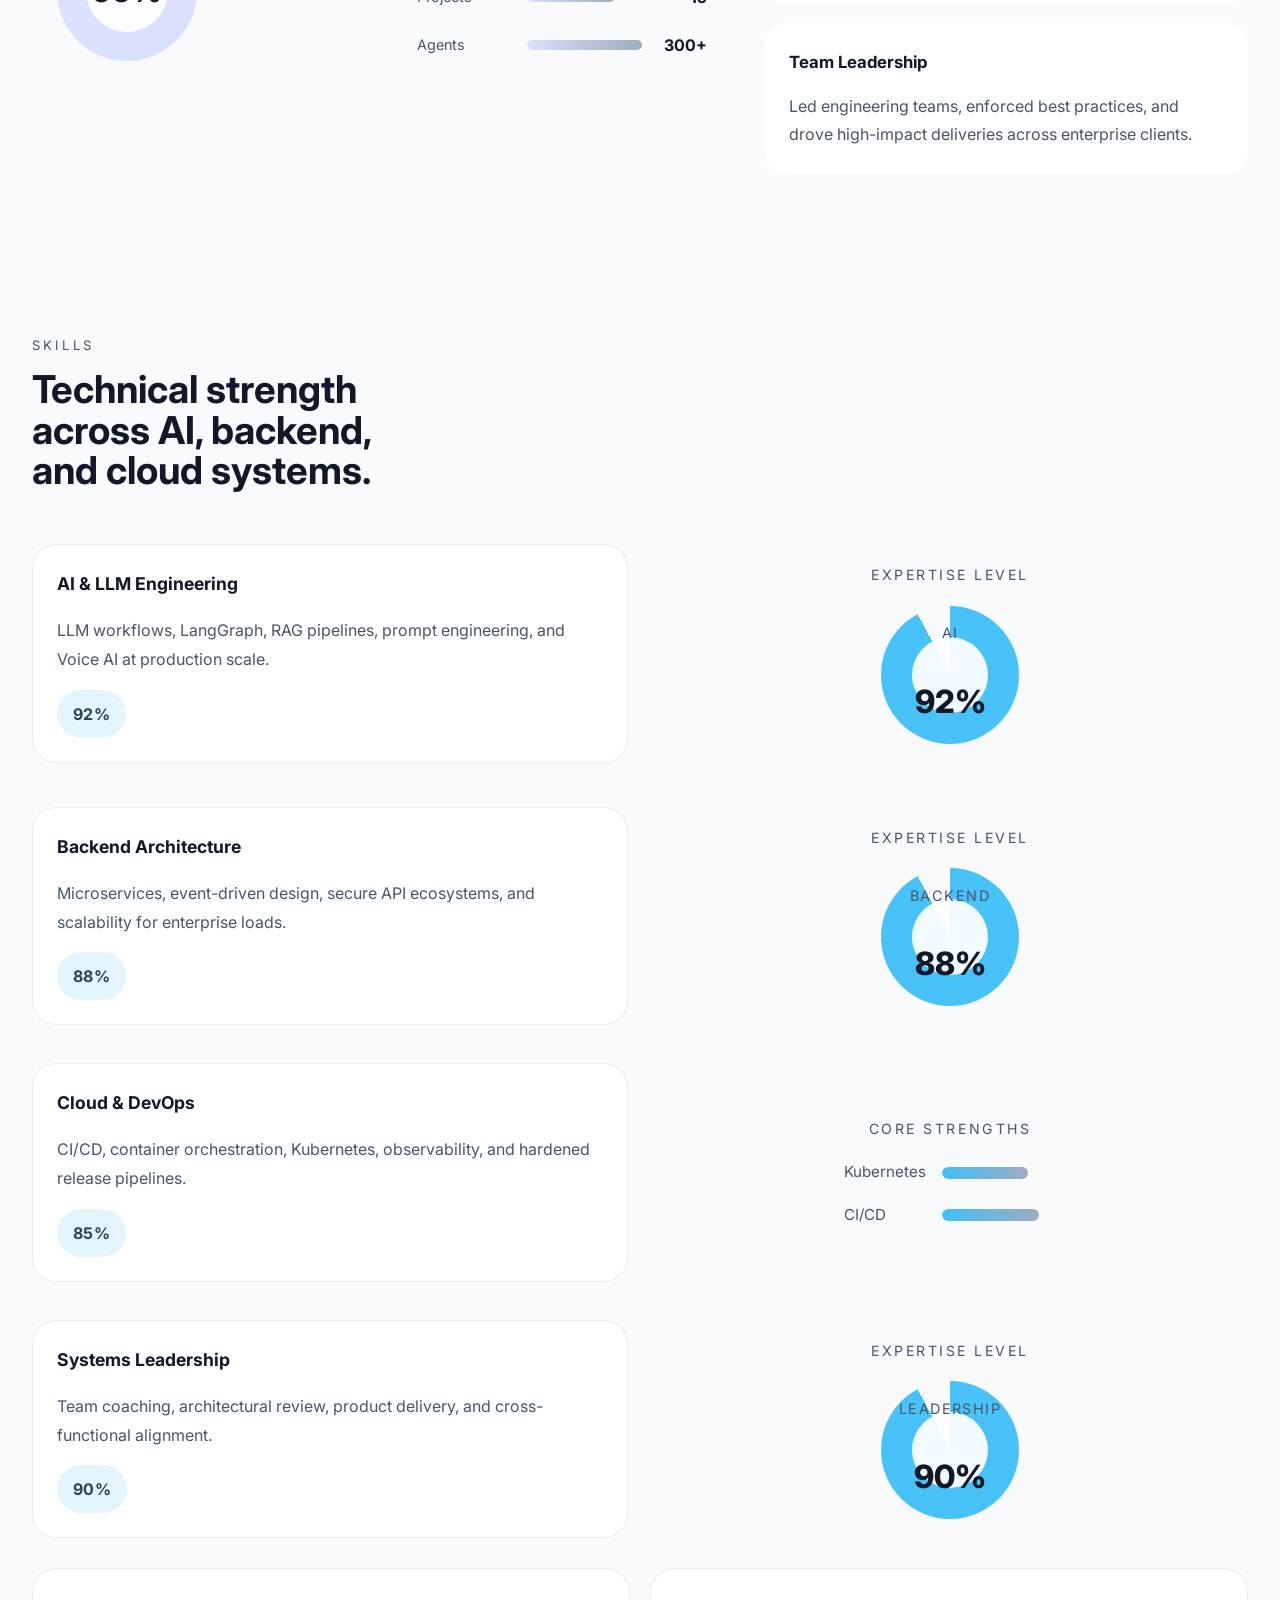
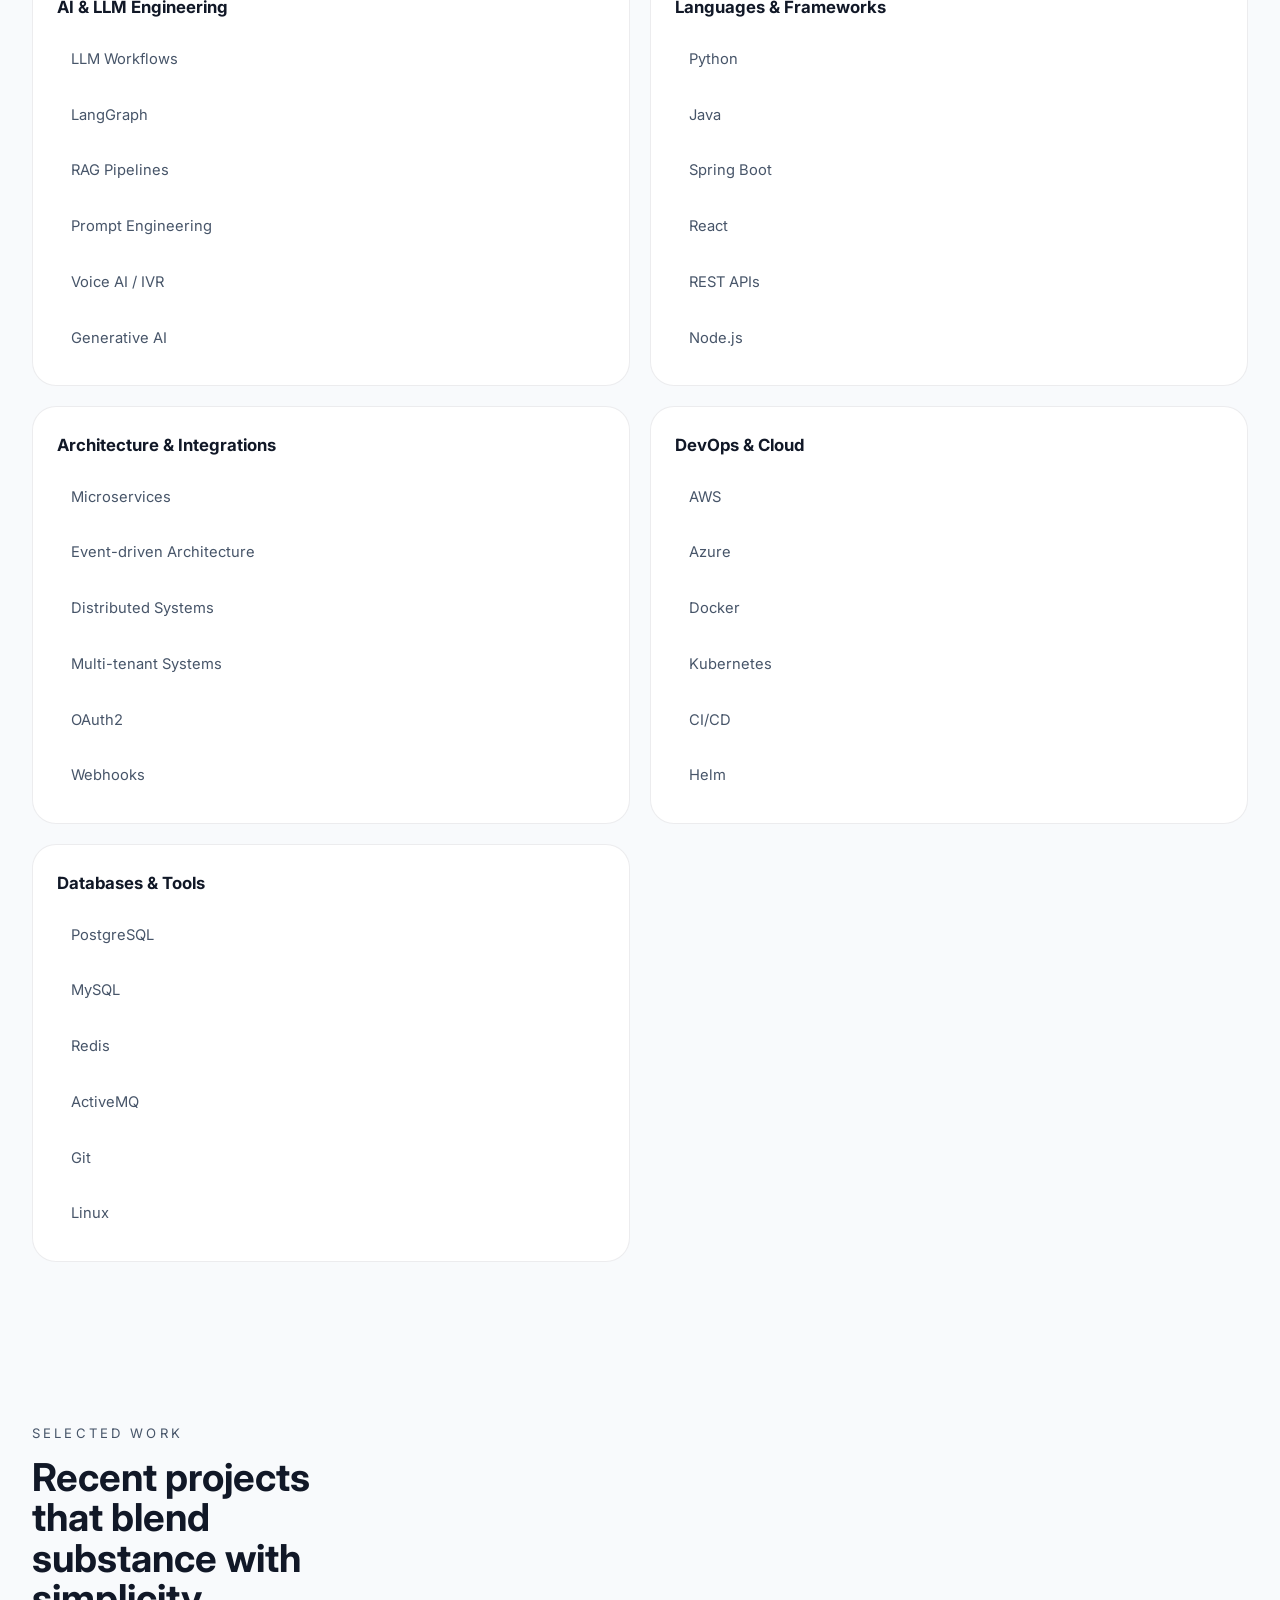
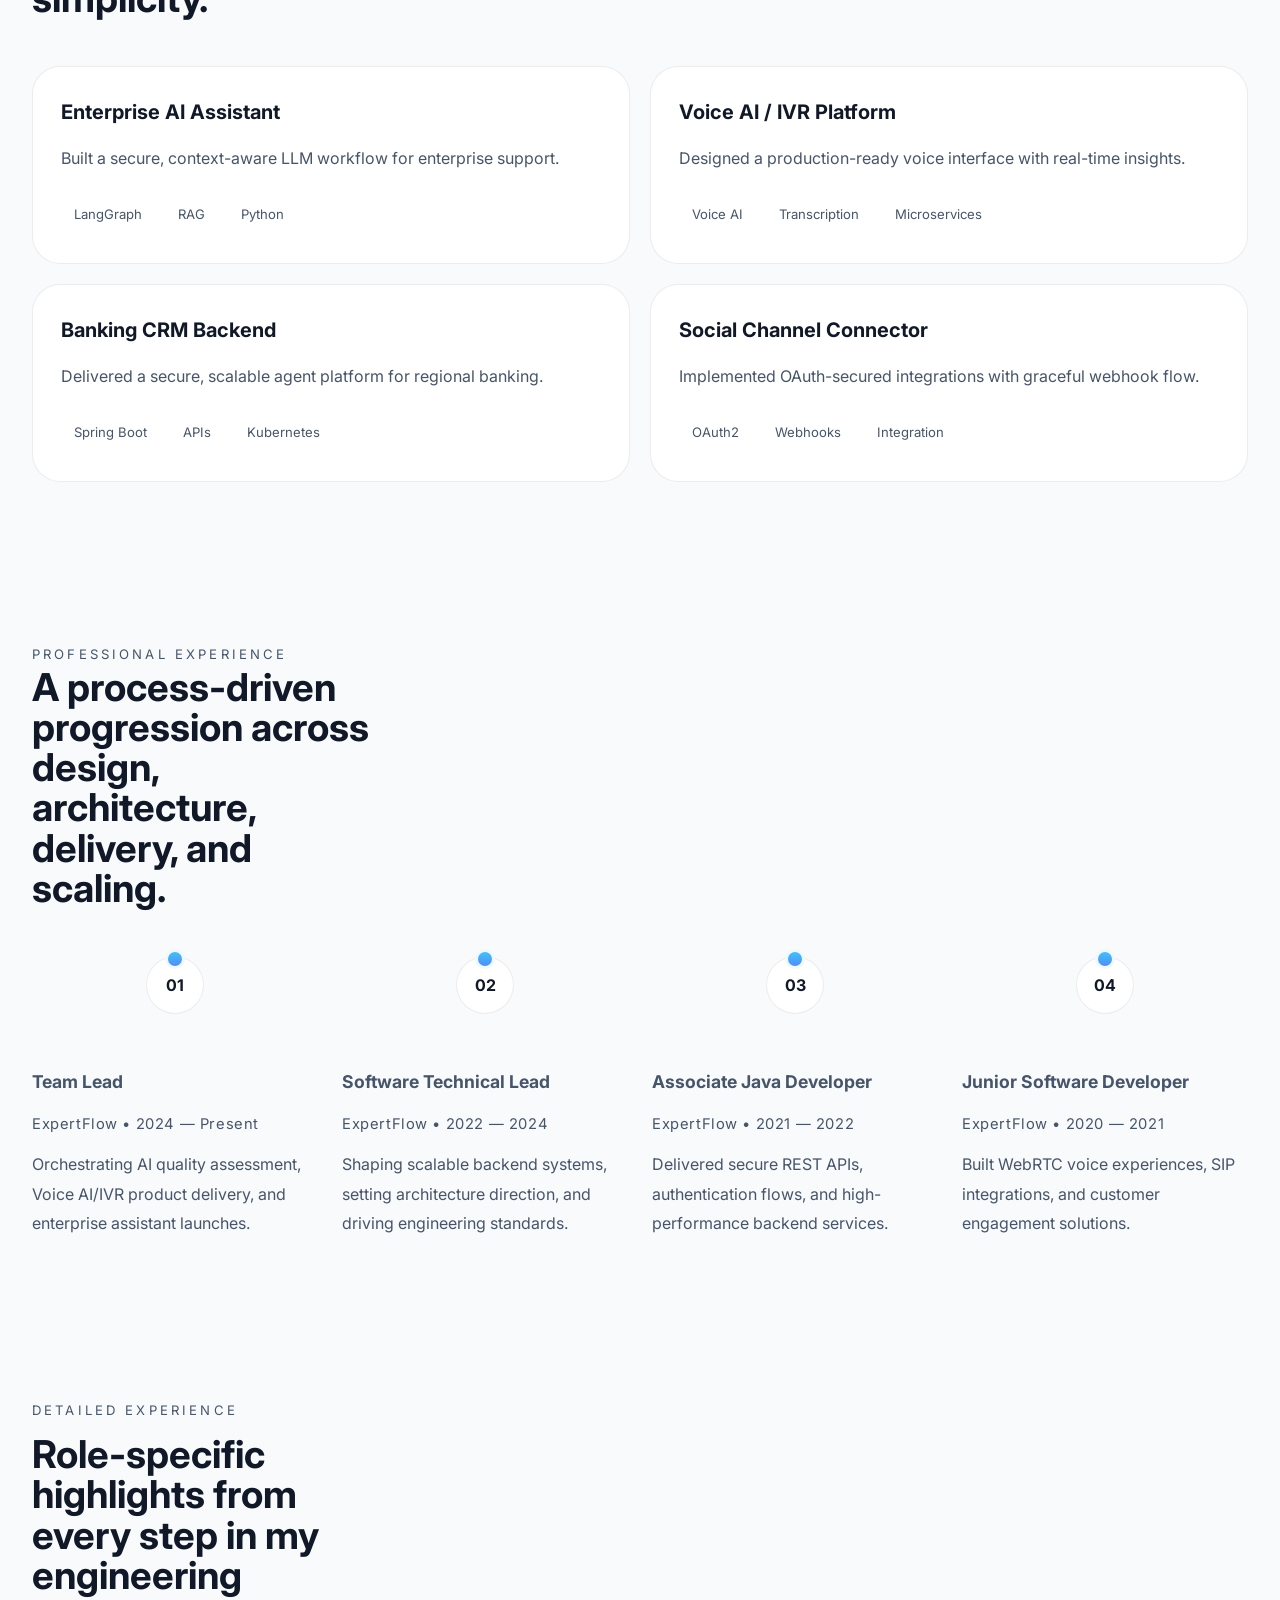
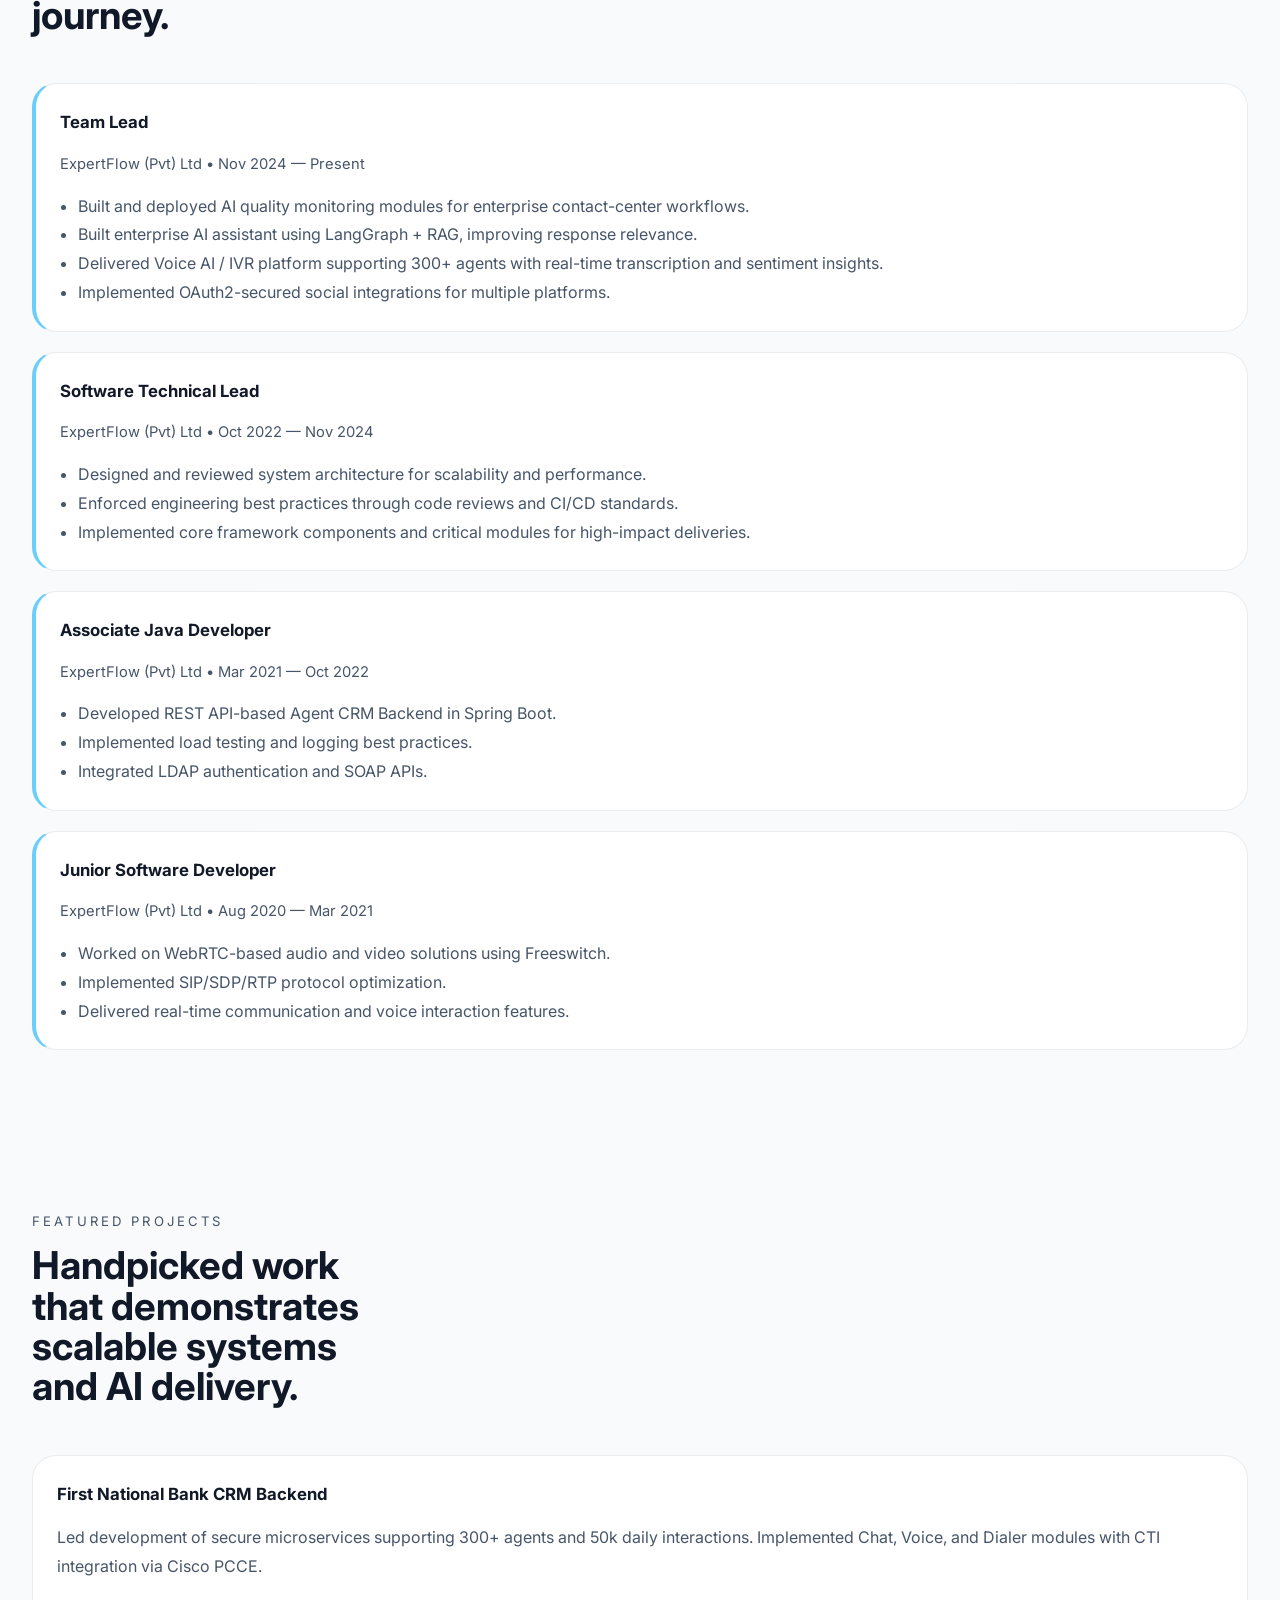
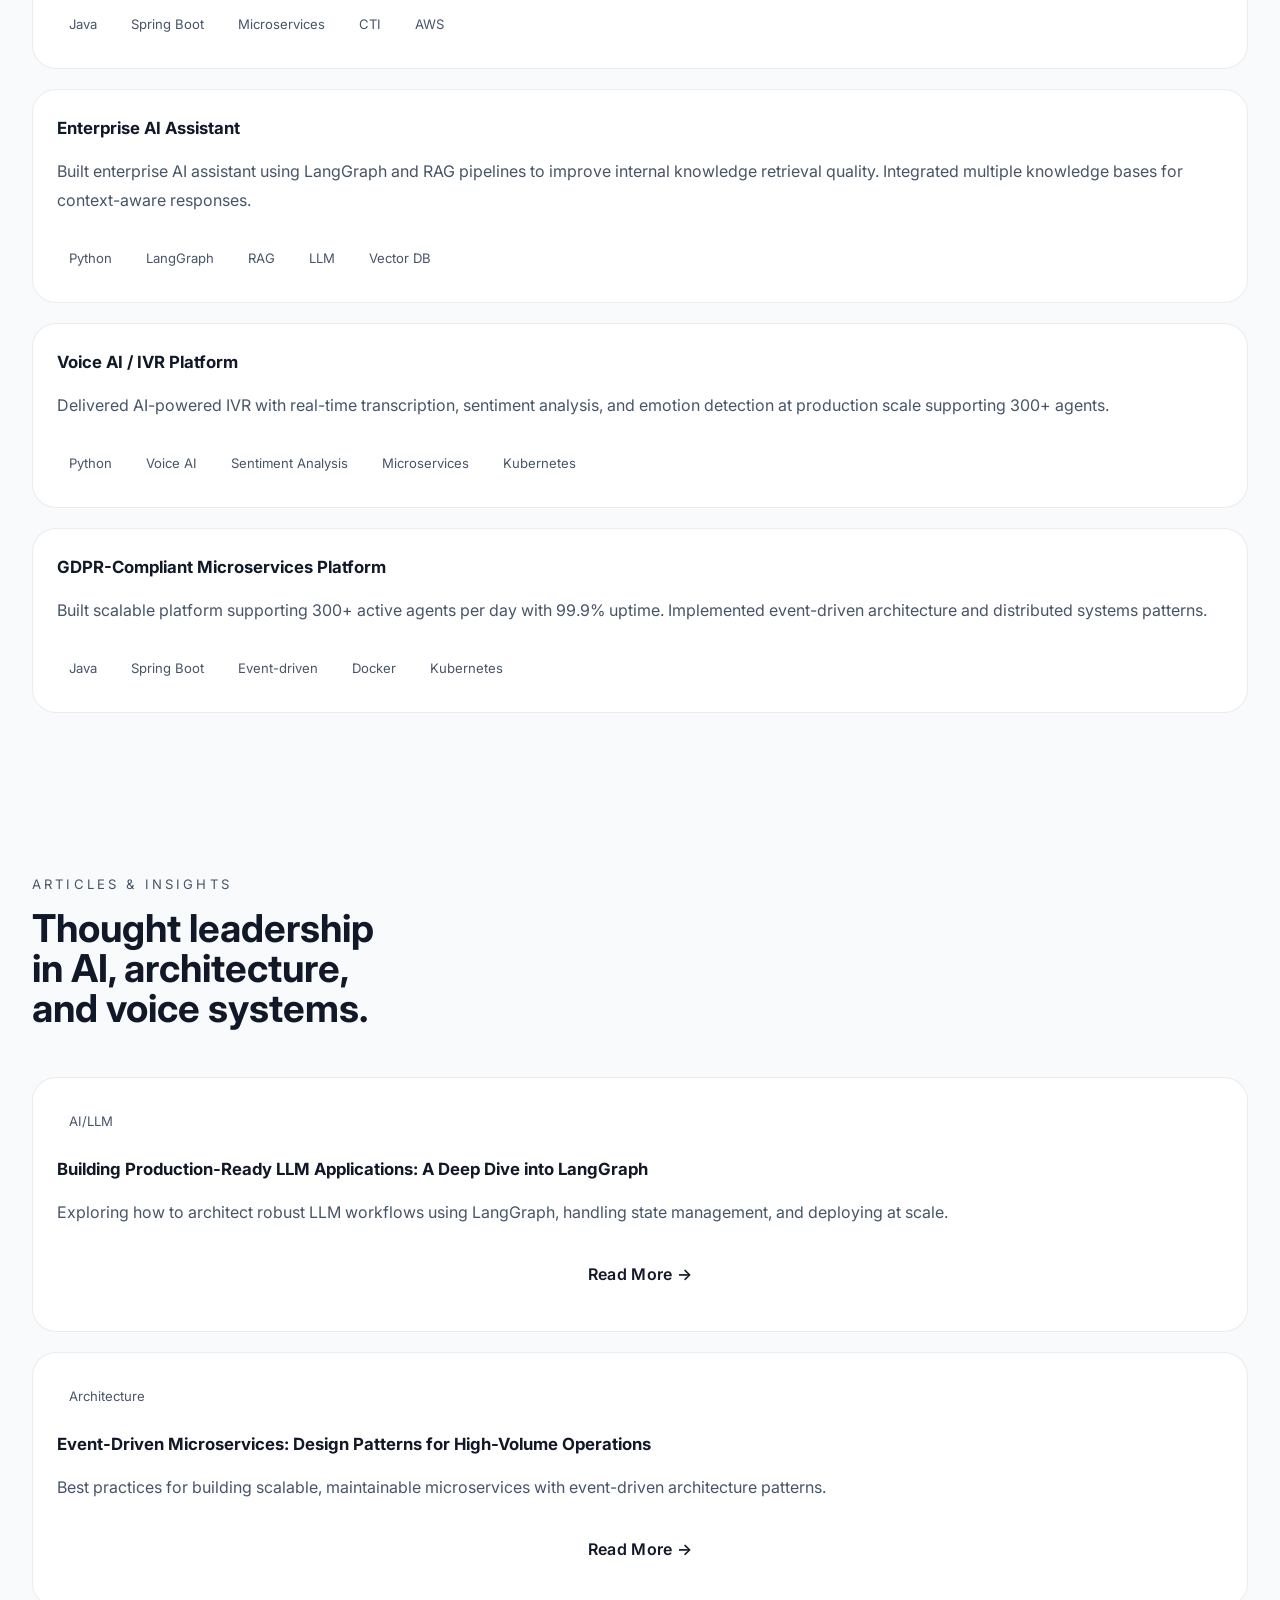
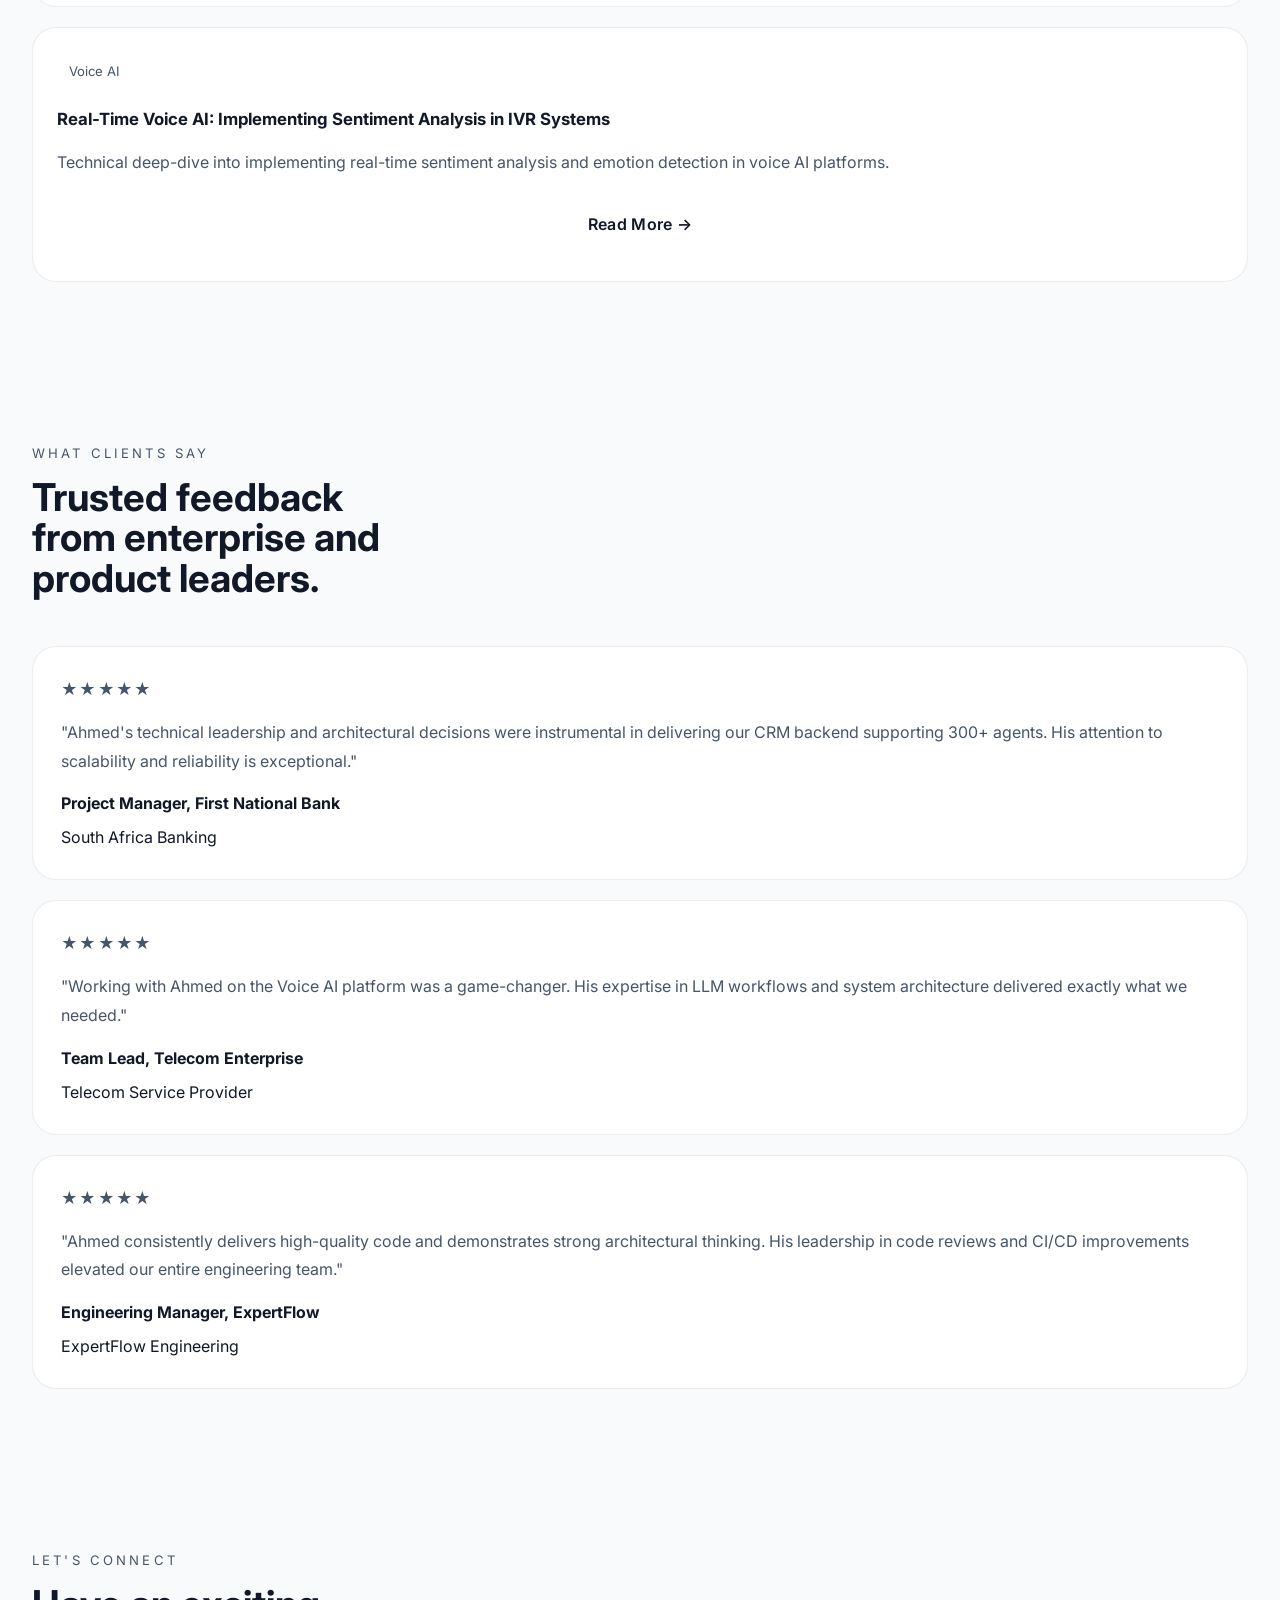
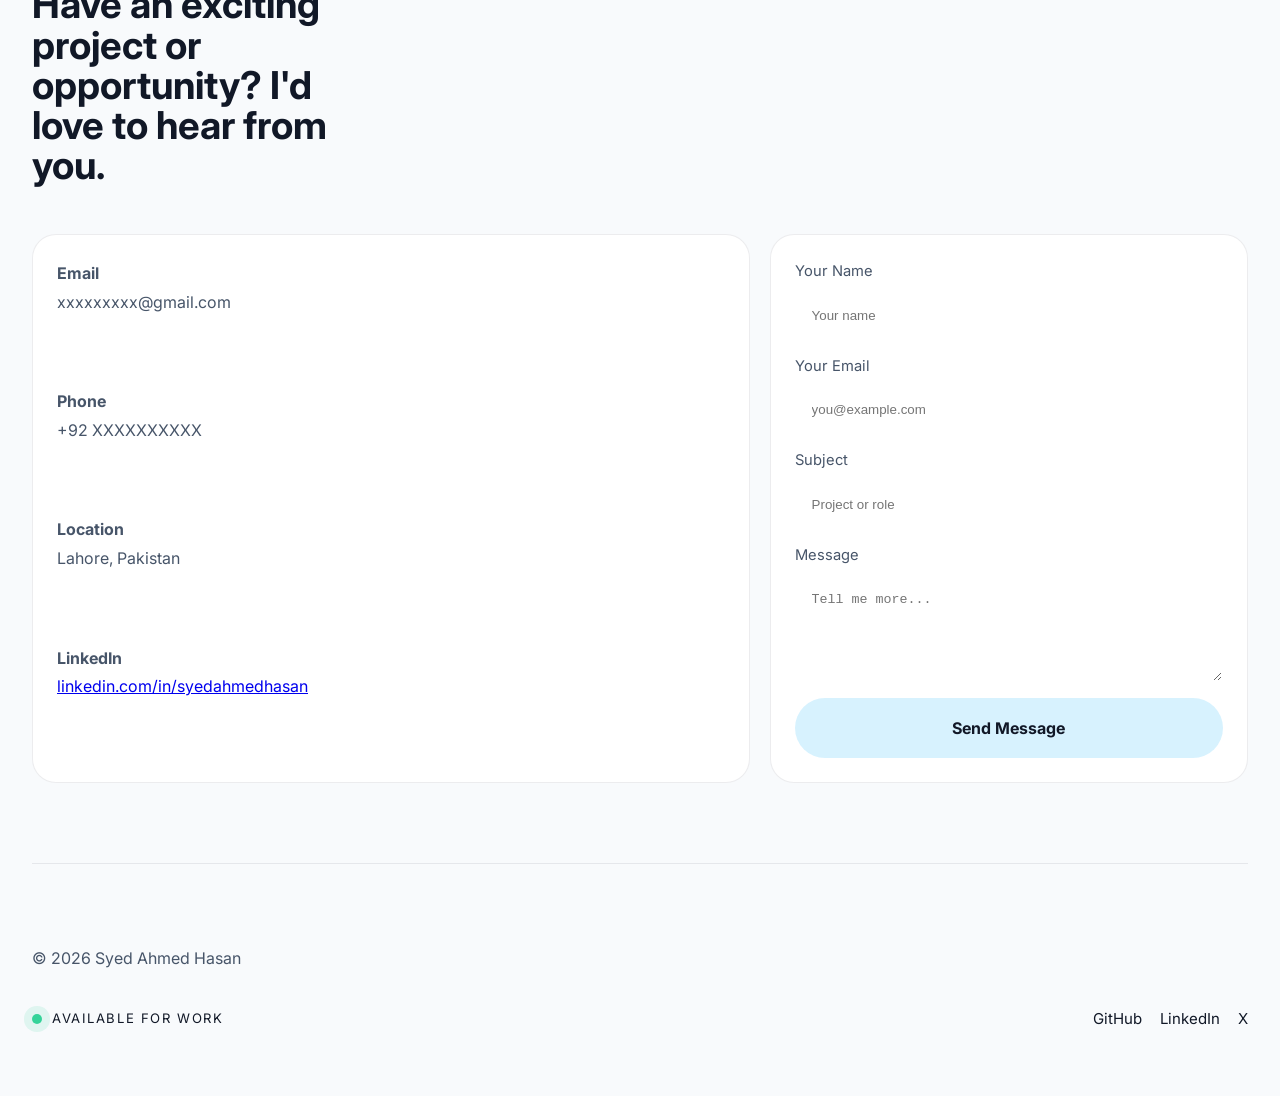
==== commit 78dfb1d7: "Implement paired skills layout: 4 rows with skill-tile + metric visualization" ====
--- a/index.html
+++ b/index.html
@@ -133,61 +133,69 @@
             <p class="section-label">Skills</p>
             <h2>Technical strength across AI, backend, and cloud systems.</h2>
           </div>
-          <div class="skills-grid">
-            <article class="skill-tile">
-              <h3>AI &amp; LLM Engineering</h3>
-              <p>LLM workflows, LangGraph, RAG pipelines, prompt engineering, and Voice AI at production scale.</p>
-              <div class="skill-pill">92%</div>
-            </article>
-            <article class="skill-tile">
-              <h3>Backend Architecture</h3>
-              <p>Microservices, event-driven design, secure API ecosystems, and scalability for enterprise loads.</p>
-              <div class="skill-pill">88%</div>
-            </article>
-            <article class="skill-tile">
-              <h3>Cloud &amp; DevOps</h3>
-              <p>CI/CD, container orchestration, Kubernetes, observability, and hardened release pipelines.</p>
-              <div class="skill-pill">85%</div>
-            </article>
-            <article class="skill-tile">
-              <h3>Systems Leadership</h3>
-              <p>Team coaching, architectural review, product delivery, and cross-functional alignment.</p>
-              <div class="skill-pill">90%</div>
-            </article>
-          </div>
-          <div class="skill-charts">
-            <article class="chart-card">
-              <p class="chart-title">Skill distribution</p>
-              <div class="radial-skill">
-                <span>AI</span>
-                <strong>92%</strong>
-              </div>
-              <div class="radial-skill small">
-                <span>Backend</span>
-                <strong>88%</strong>
-              </div>
-            </article>
-            <article class="chart-card">
-              <p class="chart-title">Core strengths</p>
-              <div class="skill-bars">
-                <div class="skill-row">
-                  <span>LLM &amp; RAG</span>
-                  <div class="bar-track"><div class="bar-fill fill-92"></div></div>
+          <div class="skills-paired">
+            <div class="skill-row-pair">
+              <article class="skill-tile">
+                <h3>AI &amp; LLM Engineering</h3>
+                <p>LLM workflows, LangGraph, RAG pipelines, prompt engineering, and Voice AI at production scale.</p>
+                <div class="skill-pill">92%</div>
+              </article>
+              <article class="chart-card">
+                <p class="chart-title">Expertise level</p>
+                <div class="radial-skill">
+                  <span>AI</span>
+                  <strong>92%</strong>
                 </div>
-                <div class="skill-row">
-                  <span>Microservices</span>
-                  <div class="bar-track"><div class="bar-fill fill-80"></div></div>
+              </article>
+            </div>
+            <div class="skill-row-pair">
+              <article class="skill-tile">
+                <h3>Backend Architecture</h3>
+                <p>Microservices, event-driven design, secure API ecosystems, and scalability for enterprise loads.</p>
+                <div class="skill-pill">88%</div>
+              </article>
+              <article class="chart-card">
+                <p class="chart-title">Expertise level</p>
+                <div class="radial-skill">
+                  <span>Backend</span>
+                  <strong>88%</strong>
                 </div>
-                <div class="skill-row">
-                  <span>Kubernetes</span>
-                  <div class="bar-track"><div class="bar-fill fill-75"></div></div>
+              </article>
+            </div>
+            <div class="skill-row-pair">
+              <article class="skill-tile">
+                <h3>Cloud &amp; DevOps</h3>
+                <p>CI/CD, container orchestration, Kubernetes, observability, and hardened release pipelines.</p>
+                <div class="skill-pill">85%</div>
+              </article>
+              <article class="chart-card">
+                <p class="chart-title">Core strengths</p>
+                <div class="skill-bars">
+                  <div class="skill-row">
+                    <span>Kubernetes</span>
+                    <div class="bar-track"><div class="bar-fill fill-75"></div></div>
+                  </div>
+                  <div class="skill-row">
+                    <span>CI/CD</span>
+                    <div class="bar-track"><div class="bar-fill fill-85"></div></div>
+                  </div>
                 </div>
-                <div class="skill-row">
-                  <span>CI/CD</span>
-                  <div class="bar-track"><div class="bar-fill fill-85"></div></div>
+              </article>
+            </div>
+            <div class="skill-row-pair">
+              <article class="skill-tile">
+                <h3>Systems Leadership</h3>
+                <p>Team coaching, architectural review, product delivery, and cross-functional alignment.</p>
+                <div class="skill-pill">90%</div>
+              </article>
+              <article class="chart-card">
+                <p class="chart-title">Expertise level</p>
+                <div class="radial-skill">
+                  <span>Leadership</span>
+                  <strong>90%</strong>
                 </div>
-              </div>
-            </article>
+              </article>
+            </div>
           </div>
           <div class="skills-list">
             <article class="skill-category">
--- a/styles.css
+++ b/styles.css
@@ -326,6 +326,30 @@
   margin-top: 24px;
 }
 
+.skills-paired {
+  display: grid;
+  gap: 32px;
+  margin-top: 24px;
+}
+
+.skill-row-pair {
+  display: grid;
+  grid-template-columns: 1fr 1fr;
+  gap: 24px;
+  align-items: center;
+}
+
+.skill-row-pair .skill-tile {
+  margin: 0;
+}
+
+.skill-row-pair .chart-card {
+  display: flex;
+  flex-direction: column;
+  justify-content: center;
+  align-items: center;
+}
+
 .chart-title {
   margin: 0;
   color: var(--muted);
@@ -1044,6 +1068,11 @@
   .testimonial-grid,
   .contact-grid {
     grid-template-columns: 1fr;
+  }
+
+  .skill-row-pair {
+    grid-template-columns: 1fr;
+    gap: 16px;
   }
 
   .about-highlights {
@@ -1138,6 +1167,15 @@
     grid-template-columns: 1fr;
   }
 
+  .skill-row-pair {
+    grid-template-columns: 1fr;
+    gap: 16px;
+  }
+
+  .skill-row-pair .chart-card {
+    padding: 18px;
+  }
+
   .experience-flow .flow-track {
     padding-left: 0;
   }
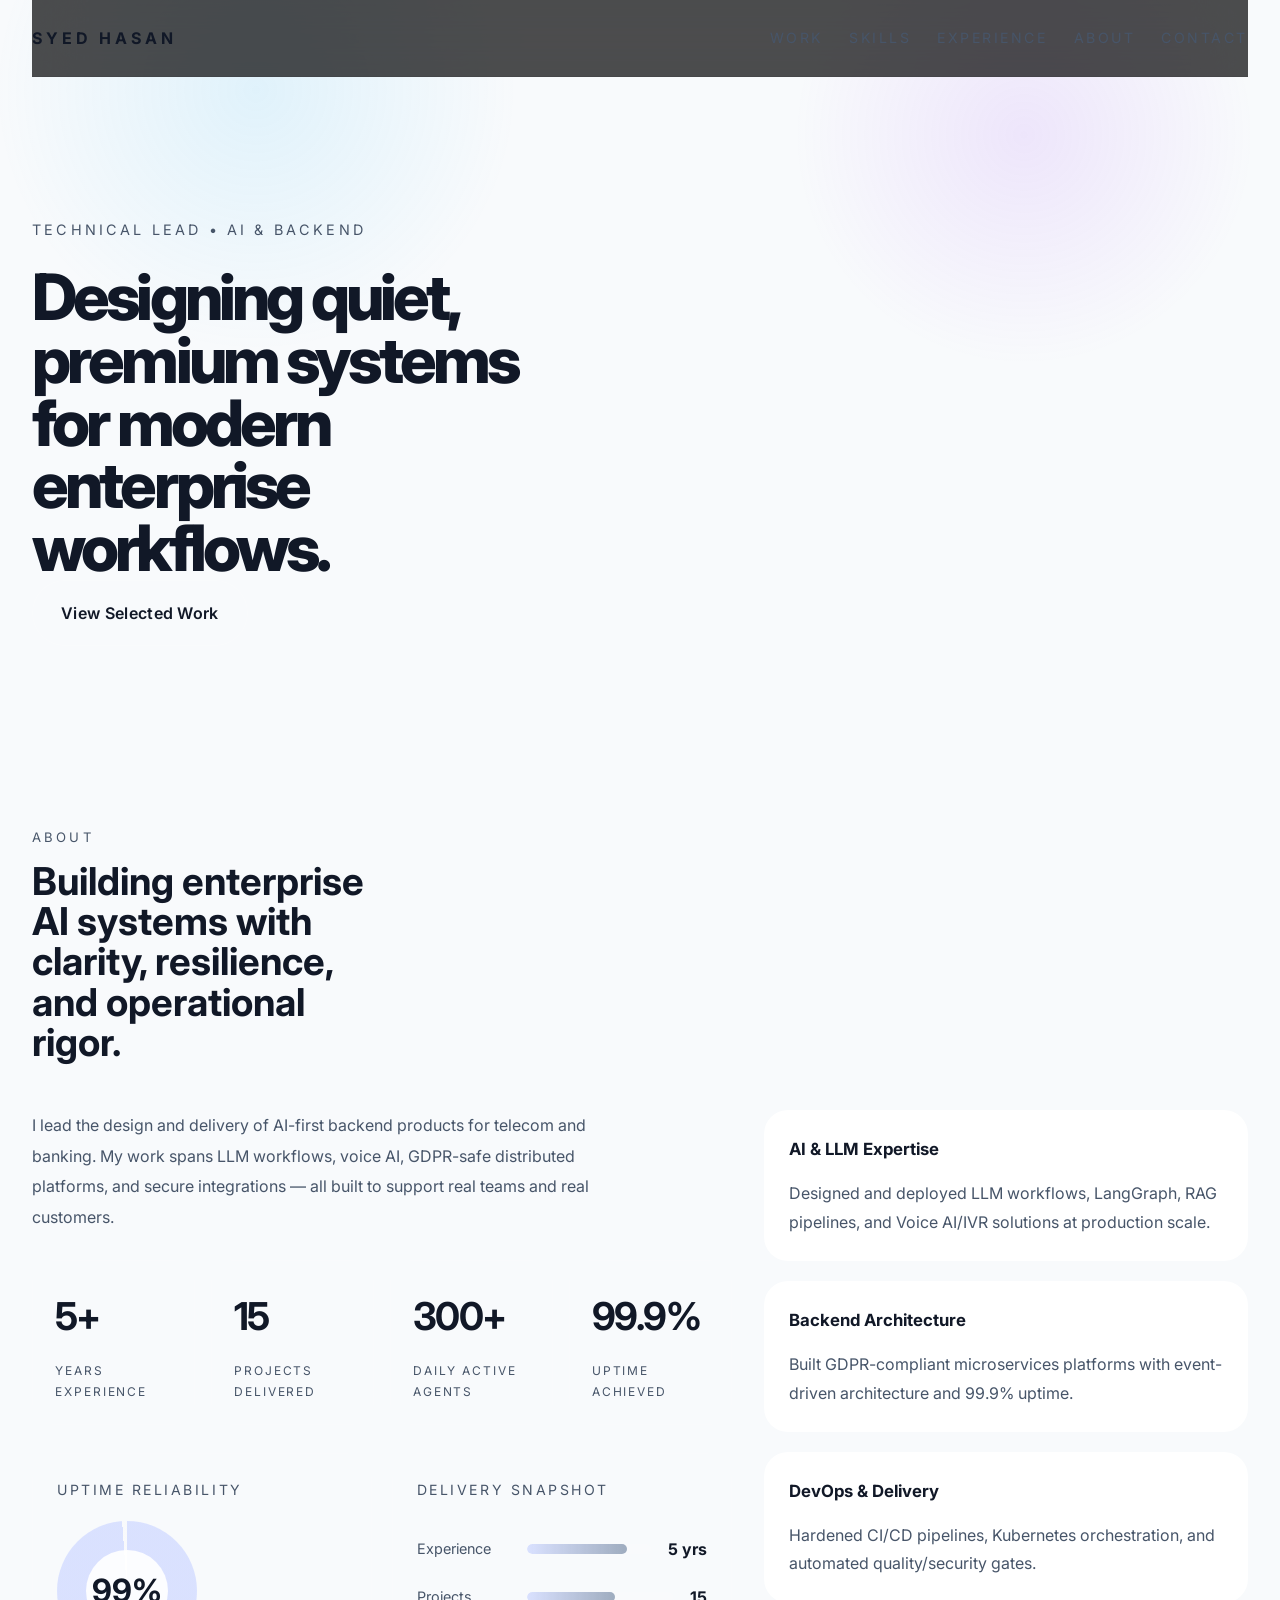
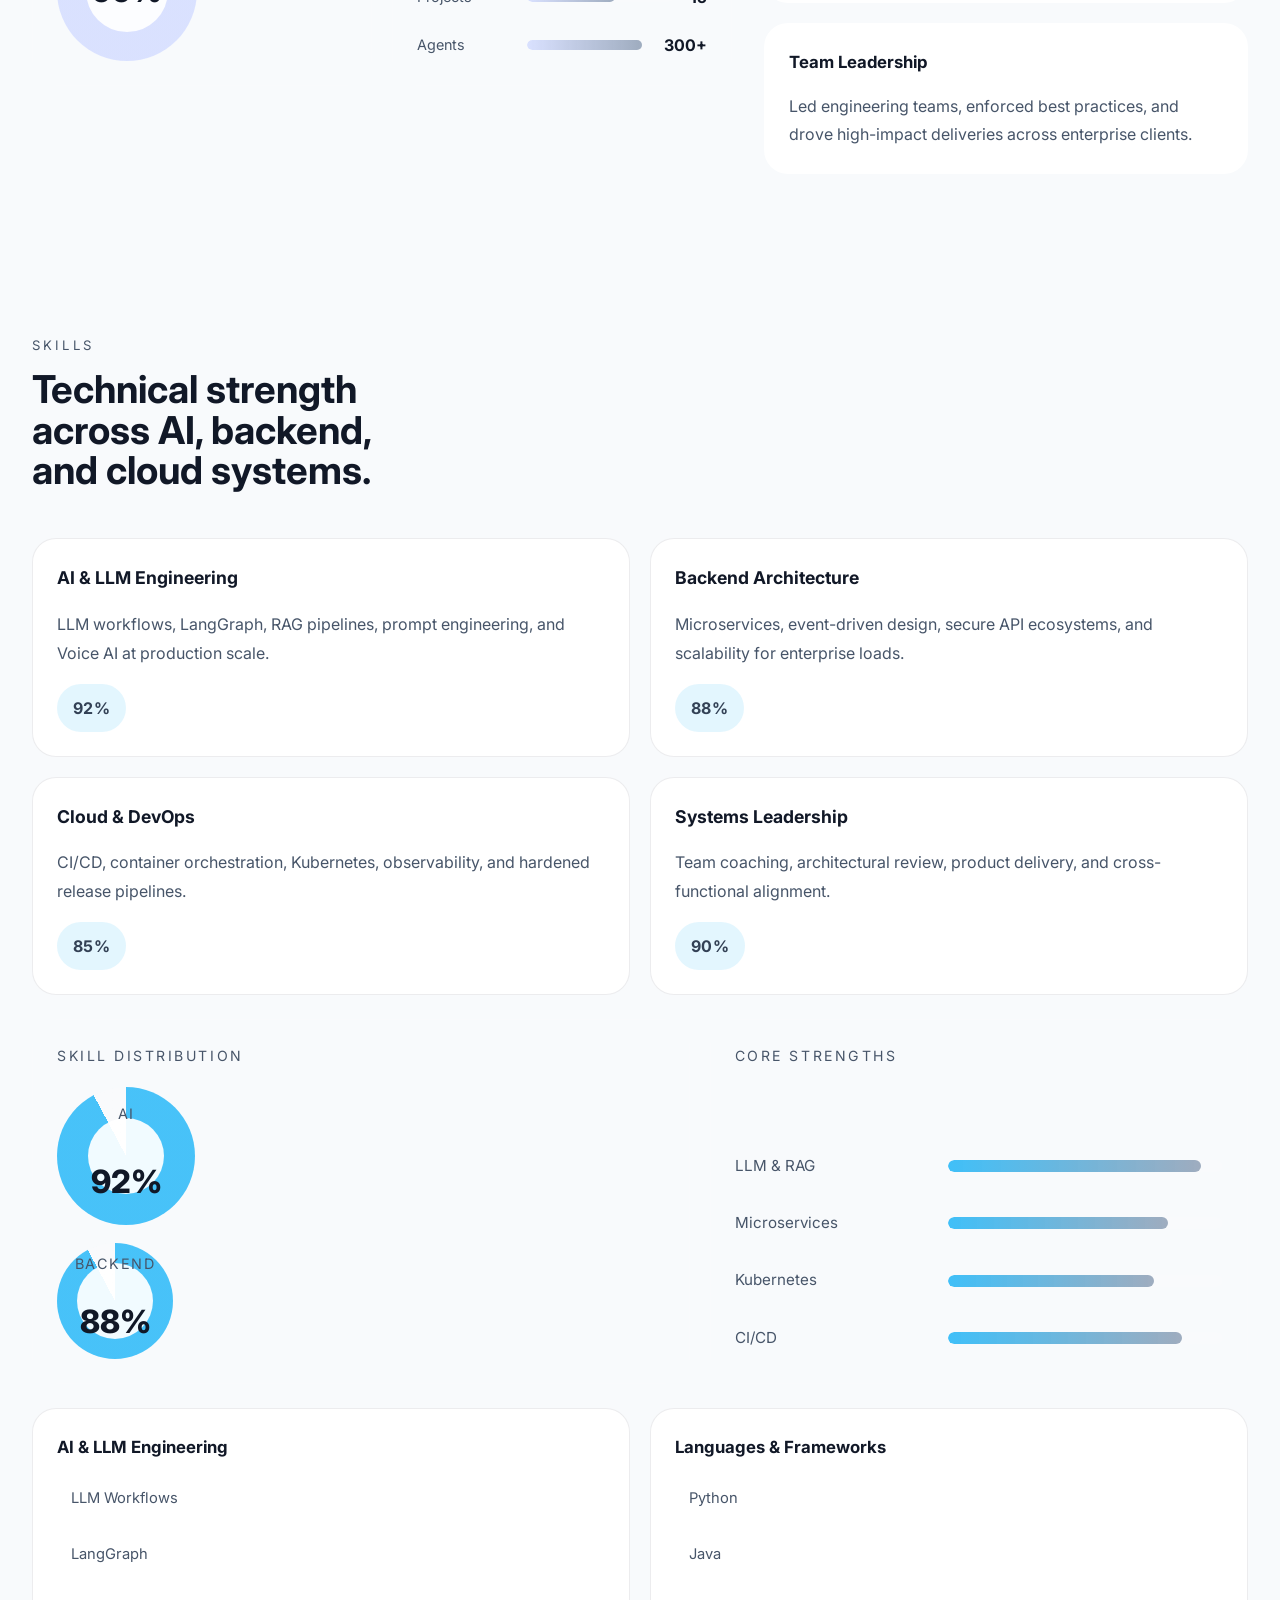
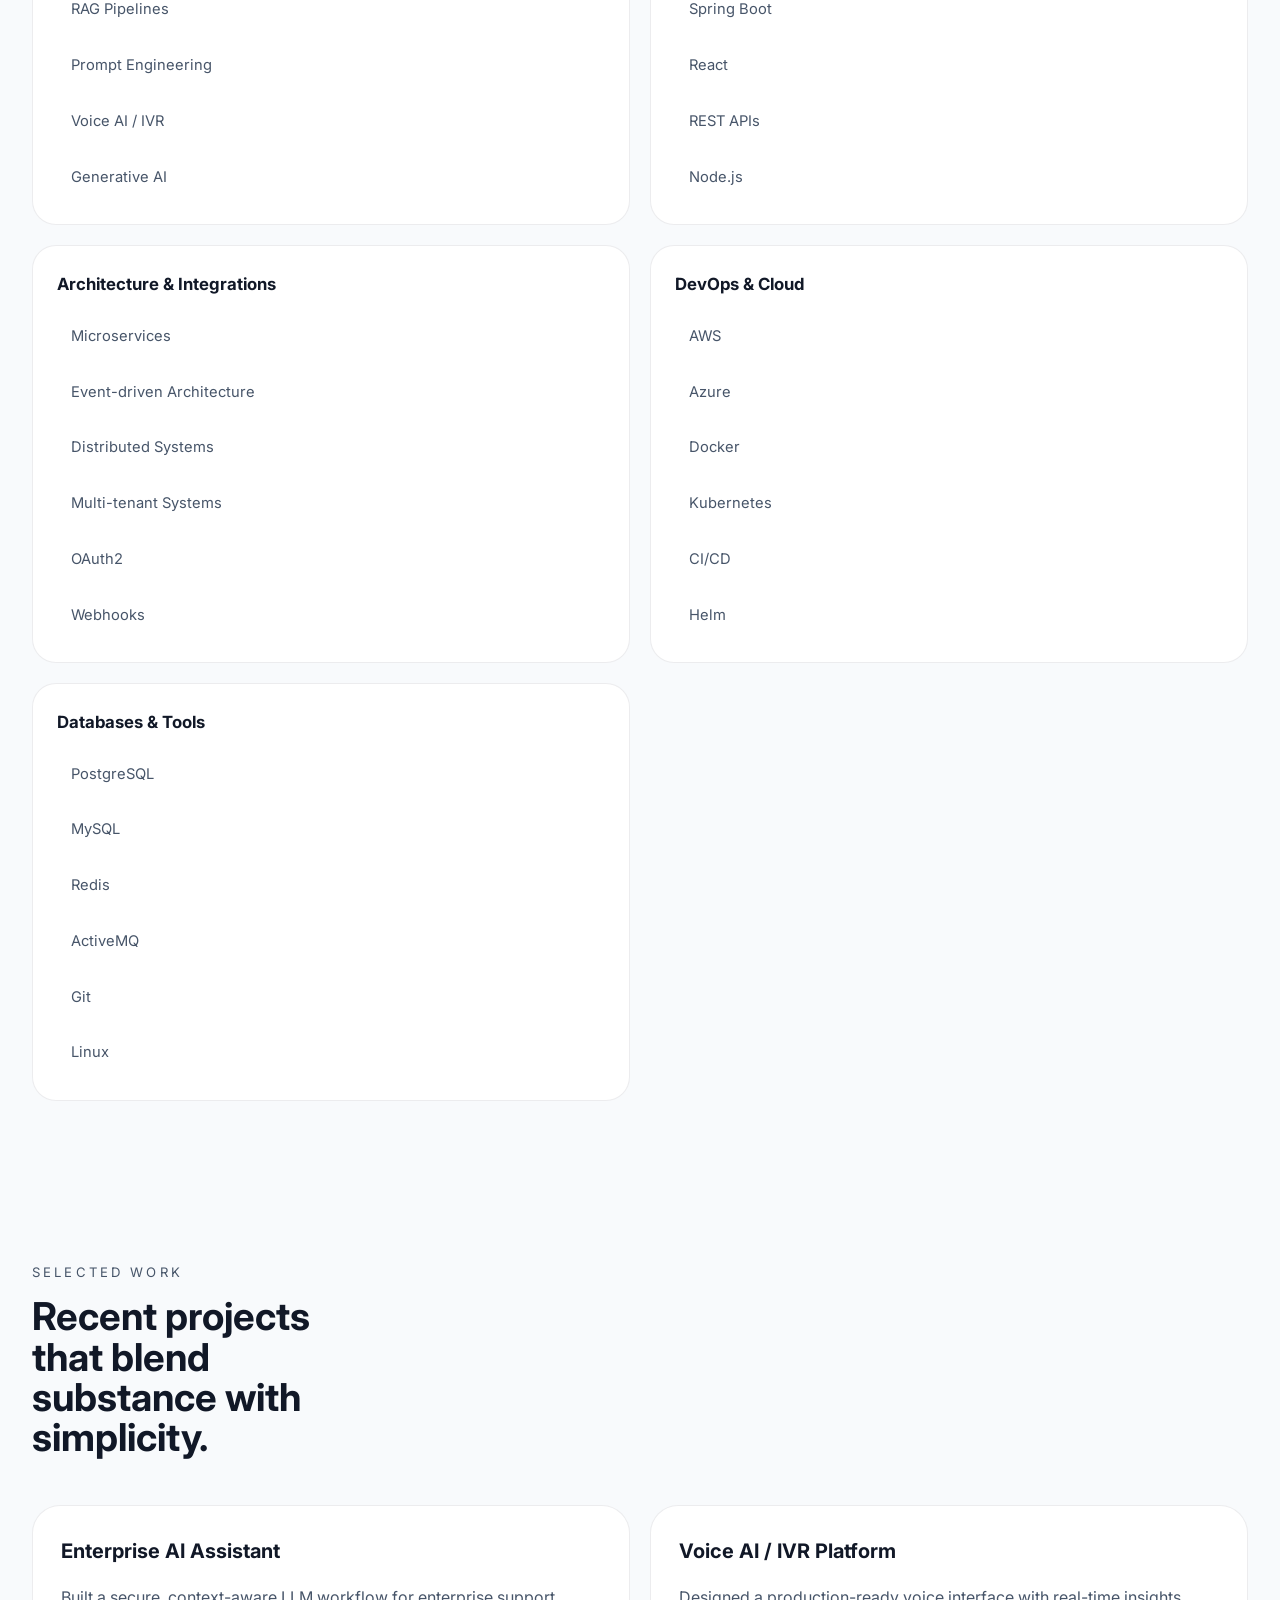
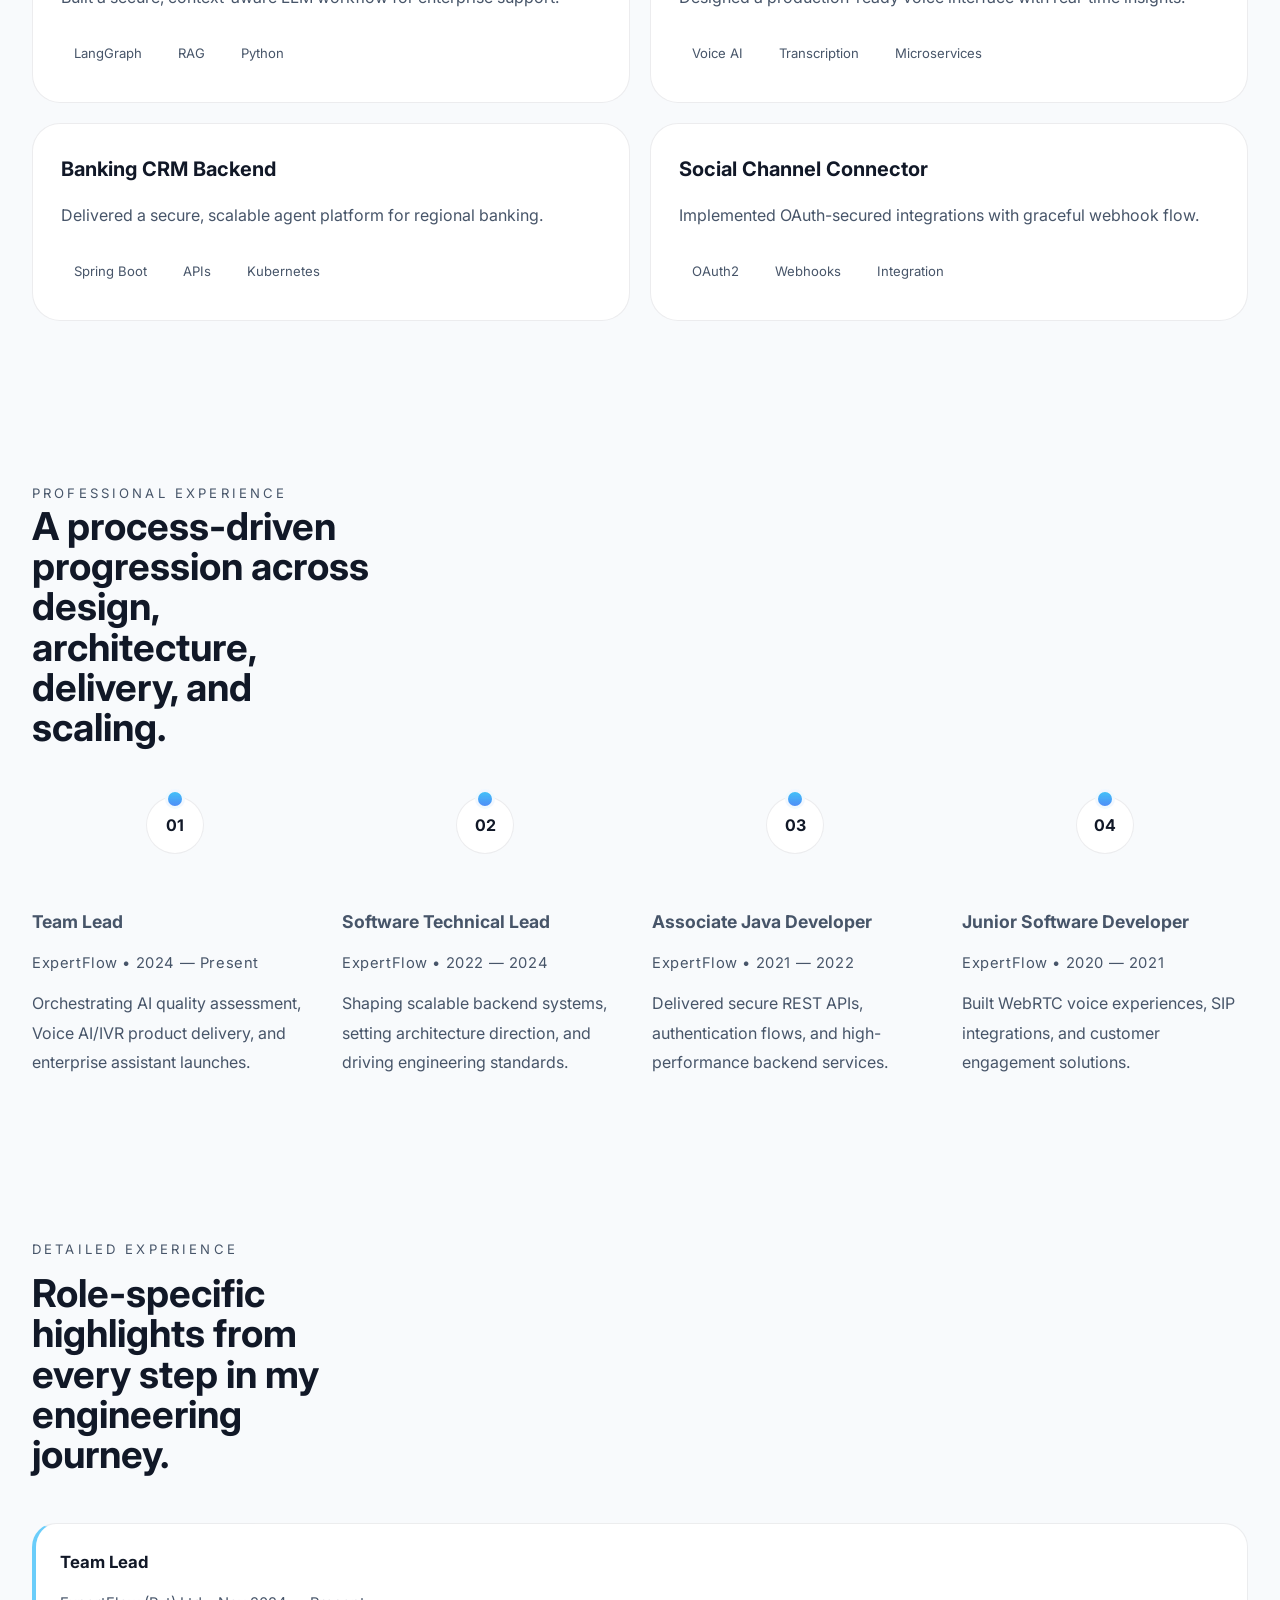
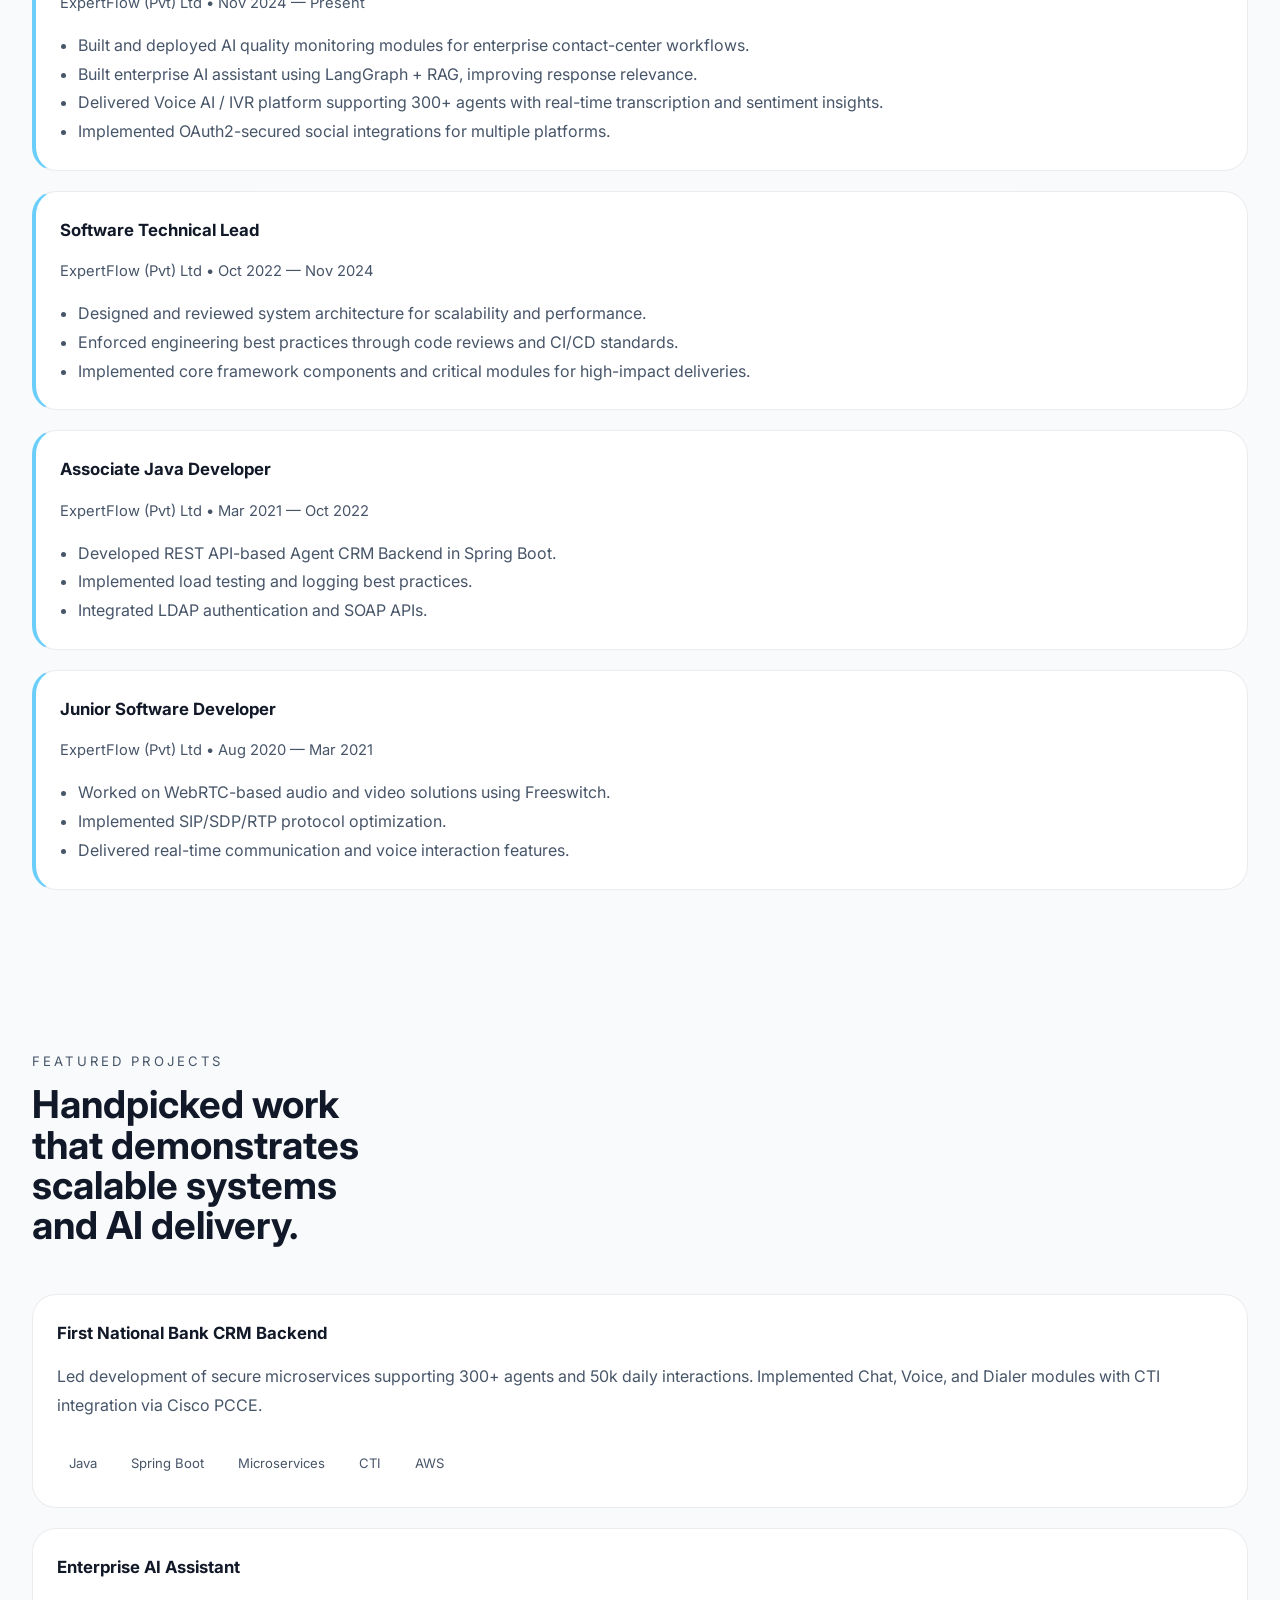
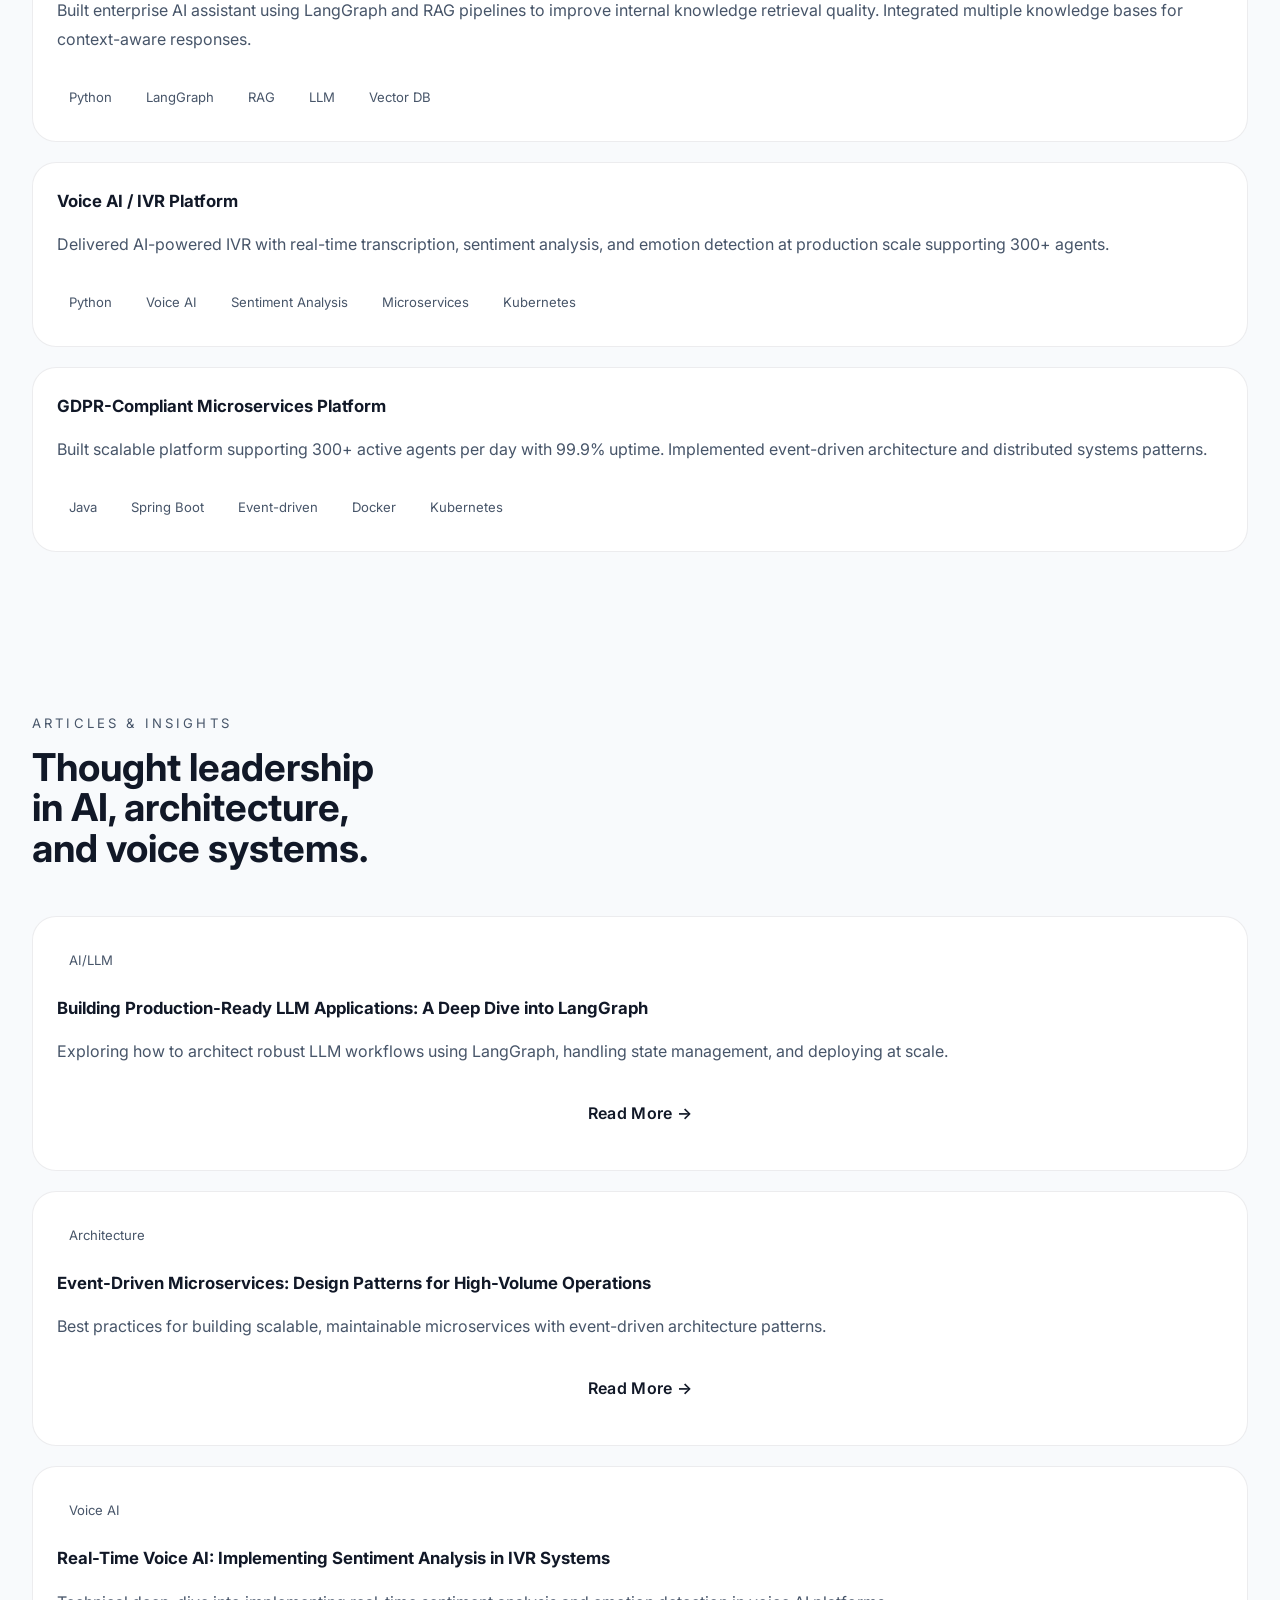
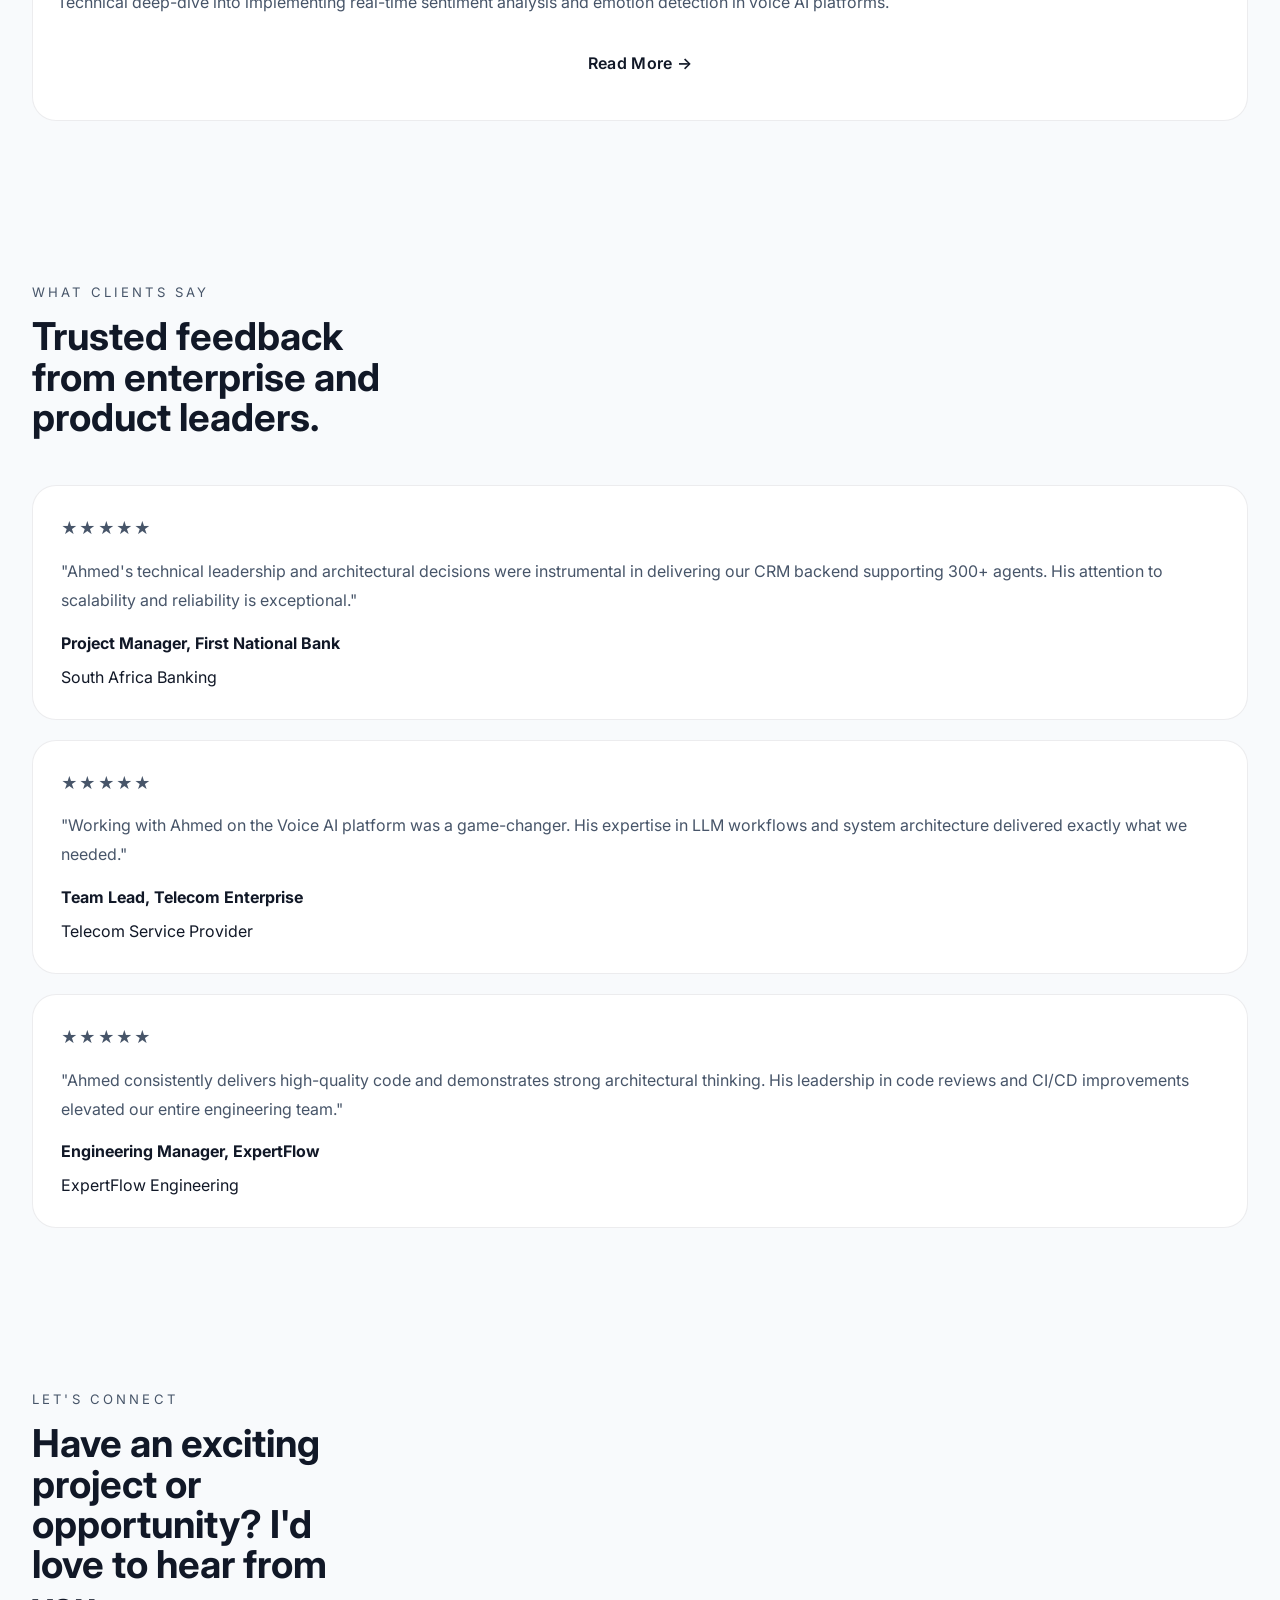
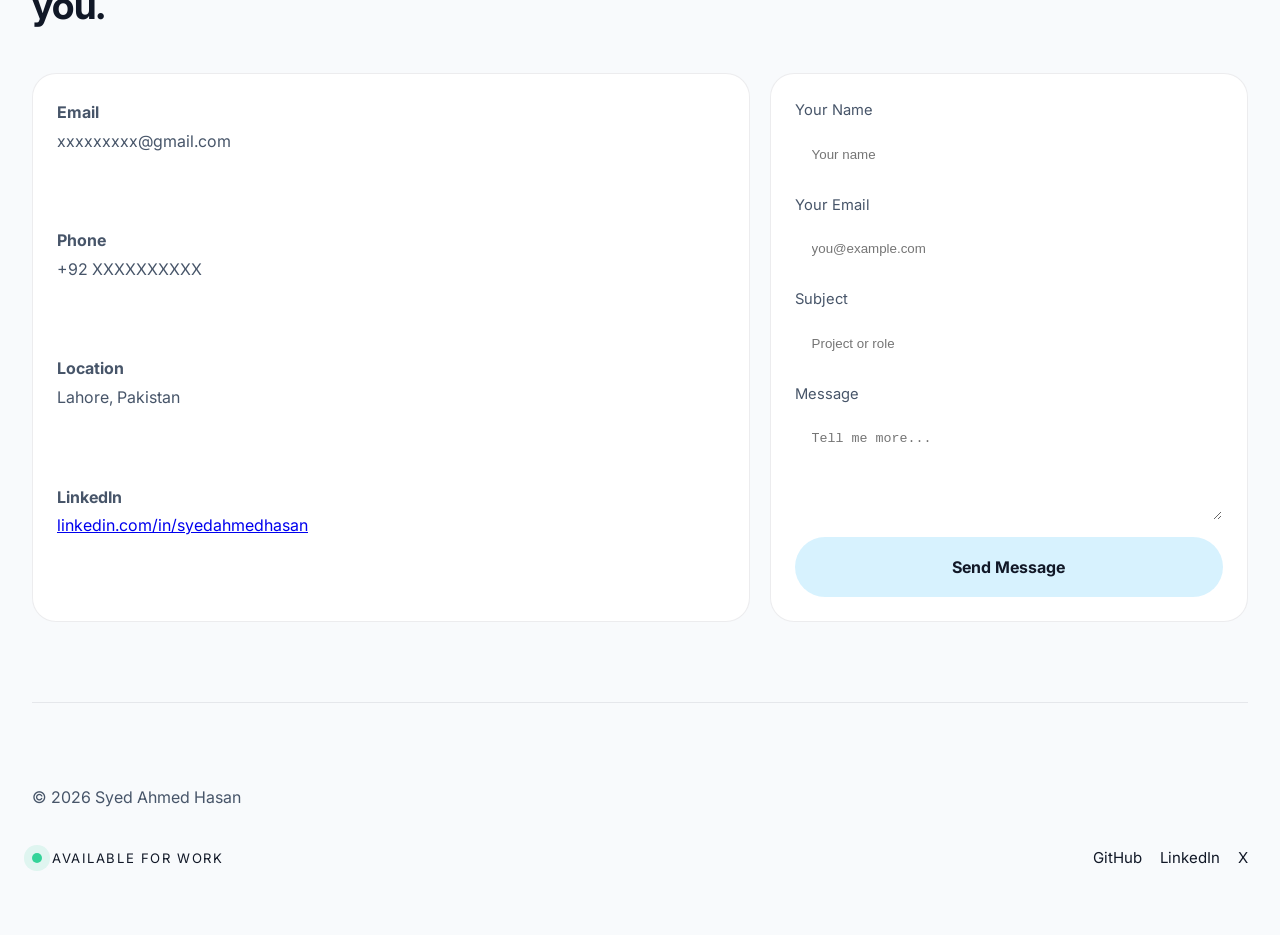
==== commit 88c56d82: "Revert "Implement paired skills layout: 4 rows with skill-tile + metric visualization" This reverts " ====
--- a/index.html
+++ b/index.html
@@ -133,69 +133,61 @@
             <p class="section-label">Skills</p>
             <h2>Technical strength across AI, backend, and cloud systems.</h2>
           </div>
-          <div class="skills-paired">
-            <div class="skill-row-pair">
-              <article class="skill-tile">
-                <h3>AI &amp; LLM Engineering</h3>
-                <p>LLM workflows, LangGraph, RAG pipelines, prompt engineering, and Voice AI at production scale.</p>
-                <div class="skill-pill">92%</div>
-              </article>
-              <article class="chart-card">
-                <p class="chart-title">Expertise level</p>
-                <div class="radial-skill">
-                  <span>AI</span>
-                  <strong>92%</strong>
+          <div class="skills-grid">
+            <article class="skill-tile">
+              <h3>AI &amp; LLM Engineering</h3>
+              <p>LLM workflows, LangGraph, RAG pipelines, prompt engineering, and Voice AI at production scale.</p>
+              <div class="skill-pill">92%</div>
+            </article>
+            <article class="skill-tile">
+              <h3>Backend Architecture</h3>
+              <p>Microservices, event-driven design, secure API ecosystems, and scalability for enterprise loads.</p>
+              <div class="skill-pill">88%</div>
+            </article>
+            <article class="skill-tile">
+              <h3>Cloud &amp; DevOps</h3>
+              <p>CI/CD, container orchestration, Kubernetes, observability, and hardened release pipelines.</p>
+              <div class="skill-pill">85%</div>
+            </article>
+            <article class="skill-tile">
+              <h3>Systems Leadership</h3>
+              <p>Team coaching, architectural review, product delivery, and cross-functional alignment.</p>
+              <div class="skill-pill">90%</div>
+            </article>
+          </div>
+          <div class="skill-charts">
+            <article class="chart-card">
+              <p class="chart-title">Skill distribution</p>
+              <div class="radial-skill">
+                <span>AI</span>
+                <strong>92%</strong>
+              </div>
+              <div class="radial-skill small">
+                <span>Backend</span>
+                <strong>88%</strong>
+              </div>
+            </article>
+            <article class="chart-card">
+              <p class="chart-title">Core strengths</p>
+              <div class="skill-bars">
+                <div class="skill-row">
+                  <span>LLM &amp; RAG</span>
+                  <div class="bar-track"><div class="bar-fill fill-92"></div></div>
                 </div>
-              </article>
-            </div>
-            <div class="skill-row-pair">
-              <article class="skill-tile">
-                <h3>Backend Architecture</h3>
-                <p>Microservices, event-driven design, secure API ecosystems, and scalability for enterprise loads.</p>
-                <div class="skill-pill">88%</div>
-              </article>
-              <article class="chart-card">
-                <p class="chart-title">Expertise level</p>
-                <div class="radial-skill">
-                  <span>Backend</span>
-                  <strong>88%</strong>
+                <div class="skill-row">
+                  <span>Microservices</span>
+                  <div class="bar-track"><div class="bar-fill fill-80"></div></div>
                 </div>
-              </article>
-            </div>
-            <div class="skill-row-pair">
-              <article class="skill-tile">
-                <h3>Cloud &amp; DevOps</h3>
-                <p>CI/CD, container orchestration, Kubernetes, observability, and hardened release pipelines.</p>
-                <div class="skill-pill">85%</div>
-              </article>
-              <article class="chart-card">
-                <p class="chart-title">Core strengths</p>
-                <div class="skill-bars">
-                  <div class="skill-row">
-                    <span>Kubernetes</span>
-                    <div class="bar-track"><div class="bar-fill fill-75"></div></div>
-                  </div>
-                  <div class="skill-row">
-                    <span>CI/CD</span>
-                    <div class="bar-track"><div class="bar-fill fill-85"></div></div>
-                  </div>
+                <div class="skill-row">
+                  <span>Kubernetes</span>
+                  <div class="bar-track"><div class="bar-fill fill-75"></div></div>
                 </div>
-              </article>
-            </div>
-            <div class="skill-row-pair">
-              <article class="skill-tile">
-                <h3>Systems Leadership</h3>
-                <p>Team coaching, architectural review, product delivery, and cross-functional alignment.</p>
-                <div class="skill-pill">90%</div>
-              </article>
-              <article class="chart-card">
-                <p class="chart-title">Expertise level</p>
-                <div class="radial-skill">
-                  <span>Leadership</span>
-                  <strong>90%</strong>
+                <div class="skill-row">
+                  <span>CI/CD</span>
+                  <div class="bar-track"><div class="bar-fill fill-85"></div></div>
                 </div>
-              </article>
-            </div>
+              </div>
+            </article>
           </div>
           <div class="skills-list">
             <article class="skill-category">
--- a/styles.css
+++ b/styles.css
@@ -326,30 +326,6 @@
   margin-top: 24px;
 }
 
-.skills-paired {
-  display: grid;
-  gap: 32px;
-  margin-top: 24px;
-}
-
-.skill-row-pair {
-  display: grid;
-  grid-template-columns: 1fr 1fr;
-  gap: 24px;
-  align-items: center;
-}
-
-.skill-row-pair .skill-tile {
-  margin: 0;
-}
-
-.skill-row-pair .chart-card {
-  display: flex;
-  flex-direction: column;
-  justify-content: center;
-  align-items: center;
-}
-
 .chart-title {
   margin: 0;
   color: var(--muted);
@@ -1068,11 +1044,6 @@
   .testimonial-grid,
   .contact-grid {
     grid-template-columns: 1fr;
-  }
-
-  .skill-row-pair {
-    grid-template-columns: 1fr;
-    gap: 16px;
   }
 
   .about-highlights {
@@ -1167,15 +1138,6 @@
     grid-template-columns: 1fr;
   }
 
-  .skill-row-pair {
-    grid-template-columns: 1fr;
-    gap: 16px;
-  }
-
-  .skill-row-pair .chart-card {
-    padding: 18px;
-  }
-
   .experience-flow .flow-track {
     padding-left: 0;
   }
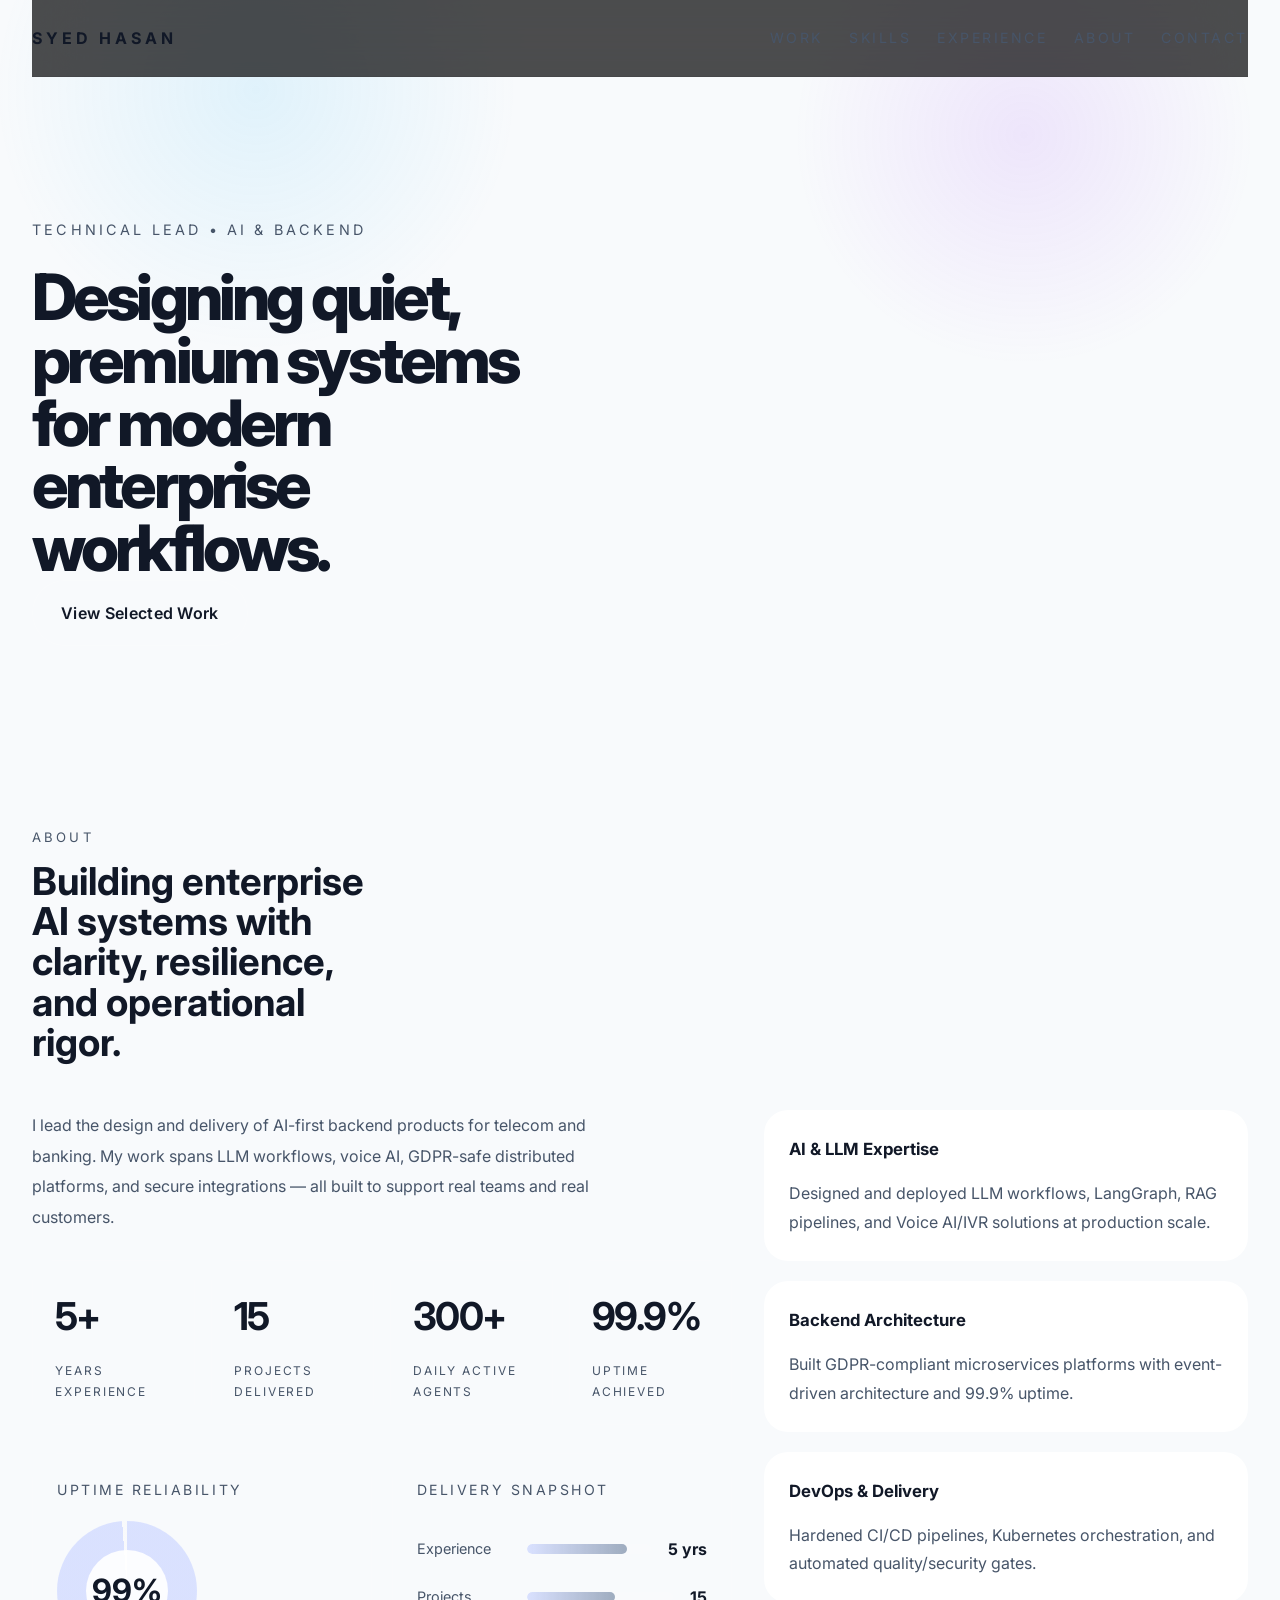
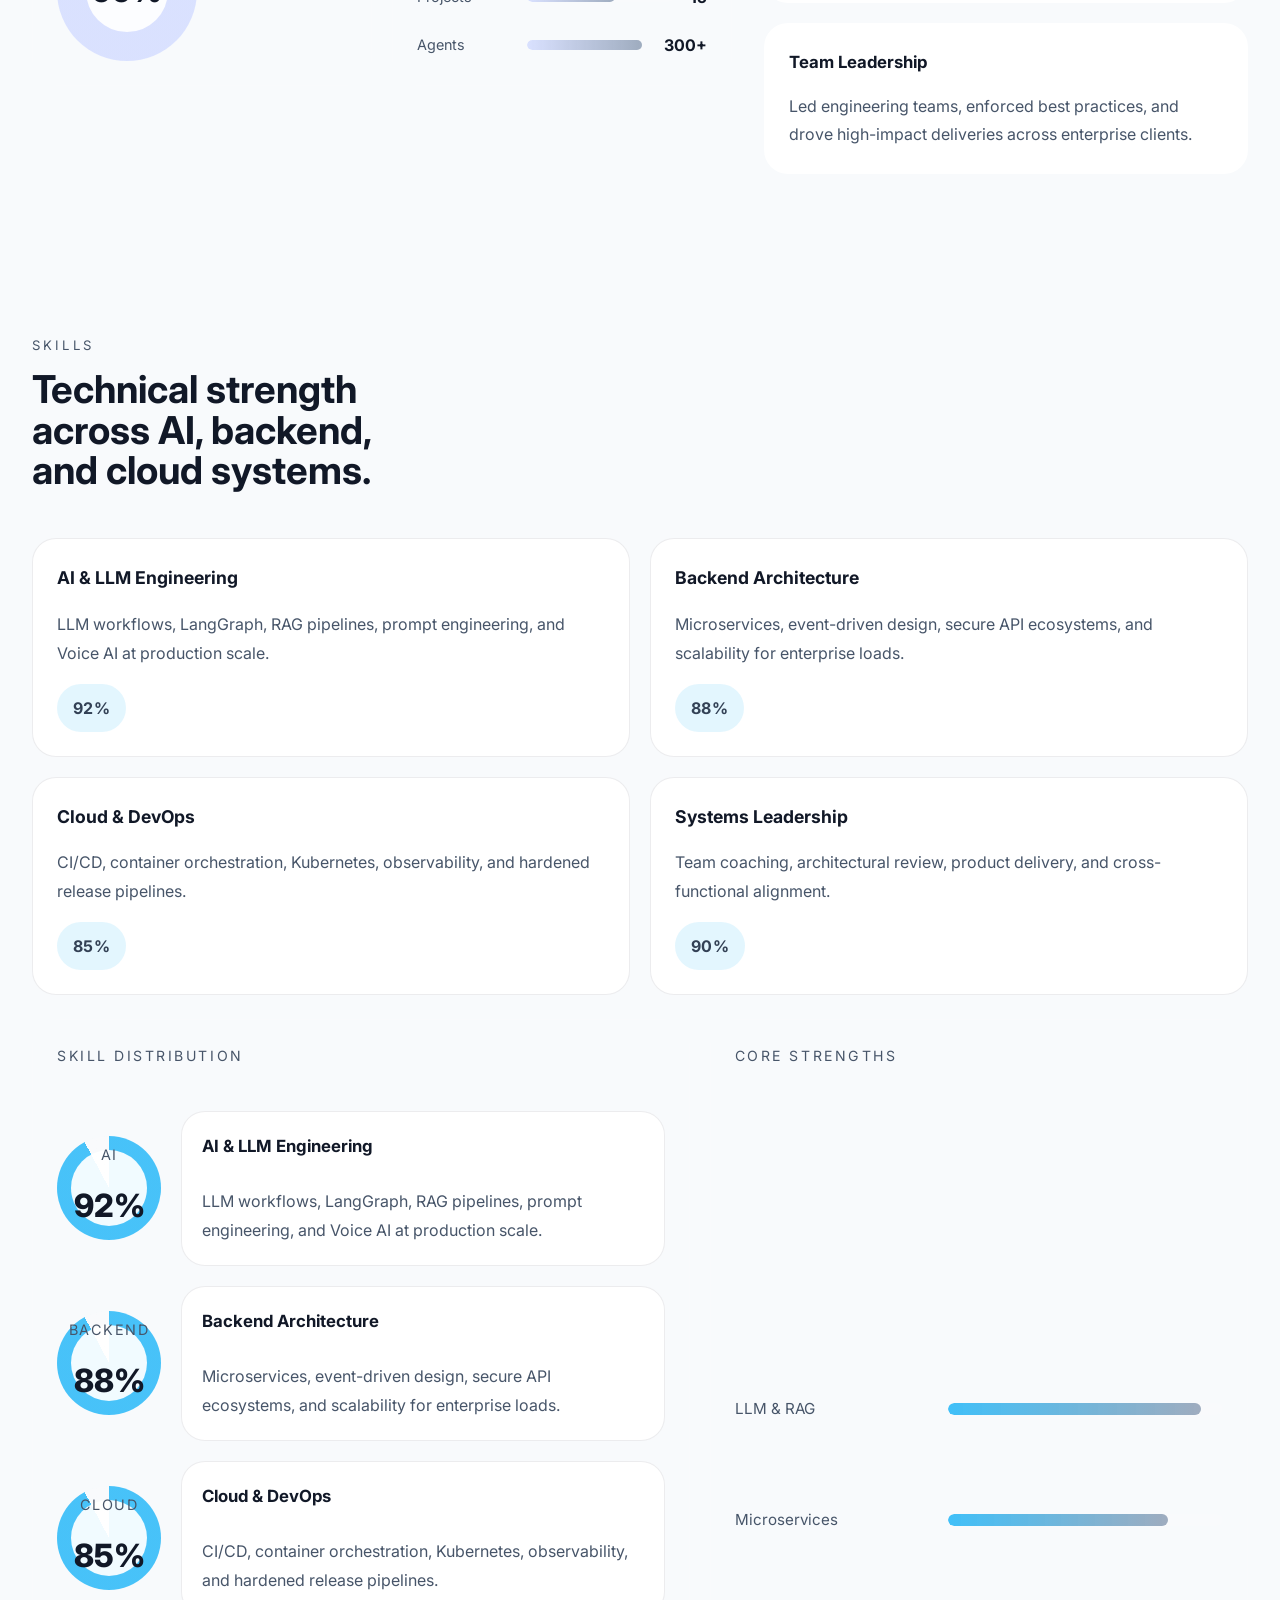
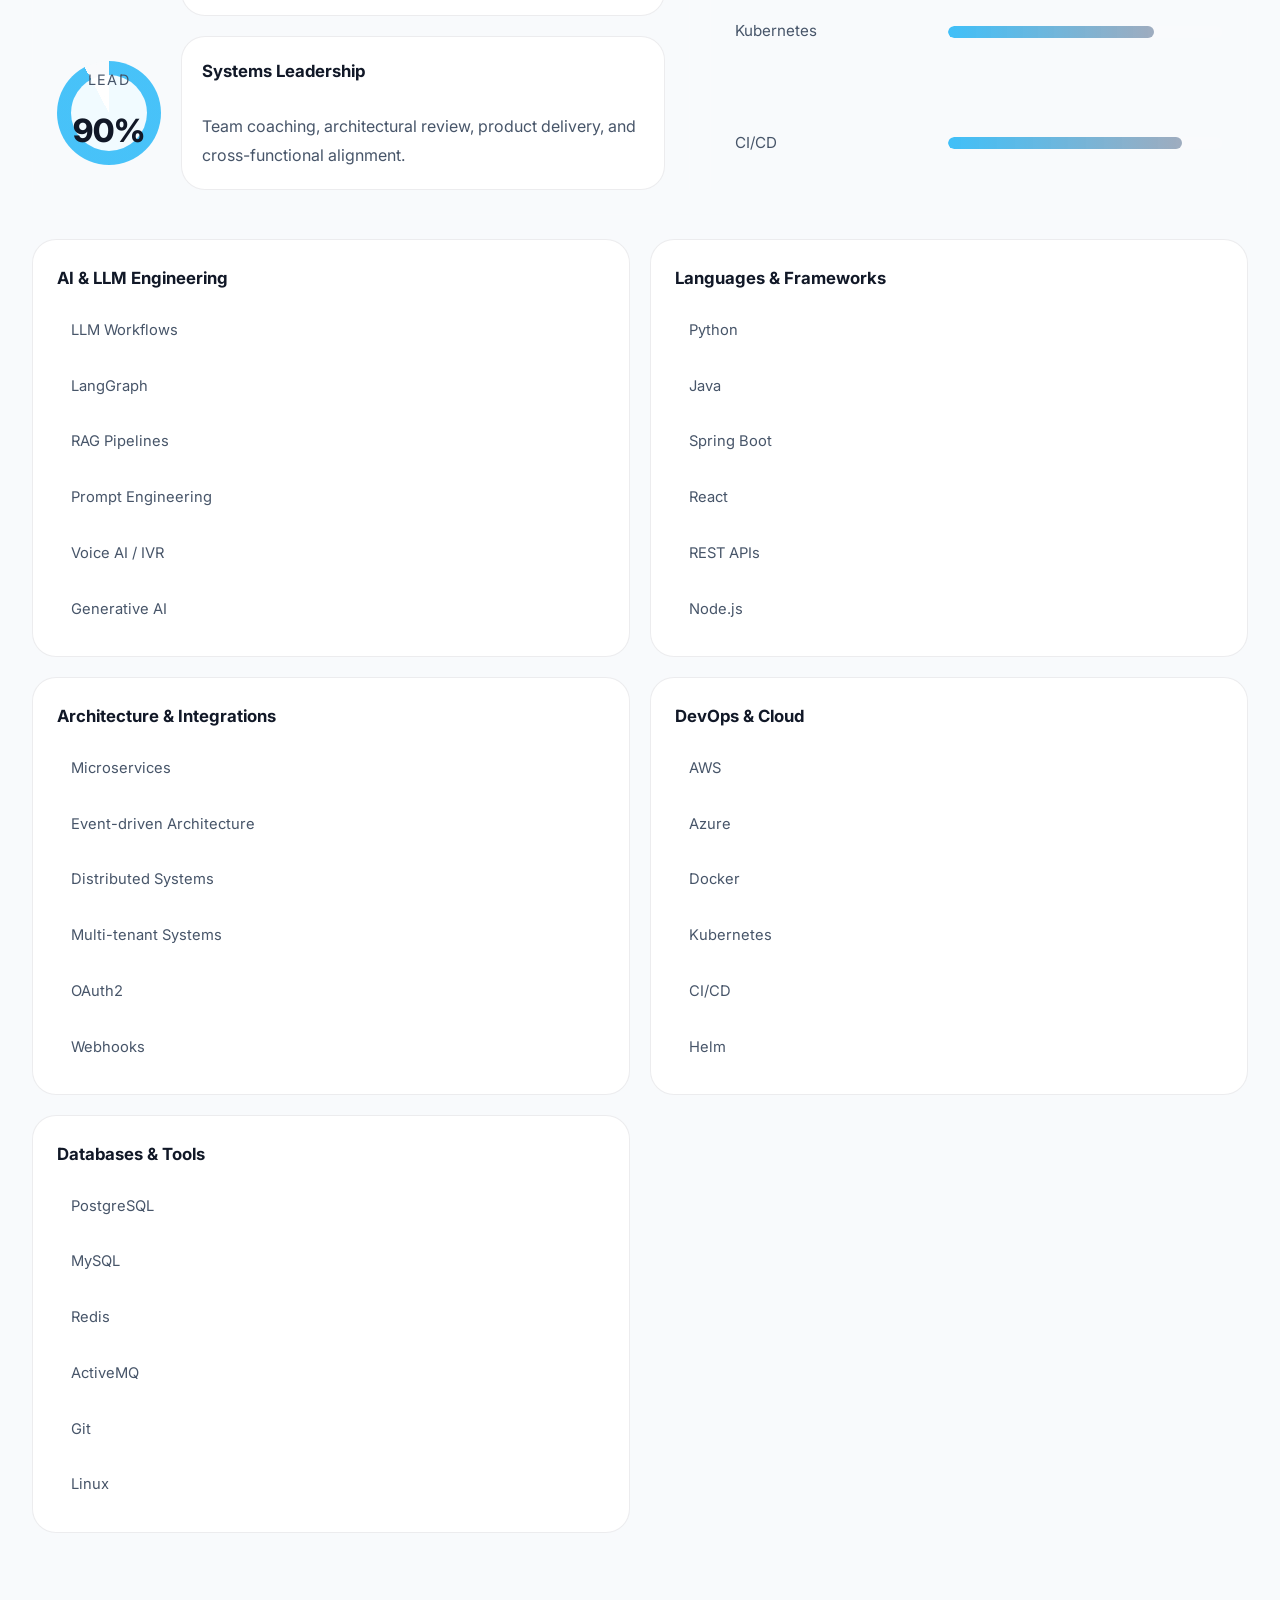
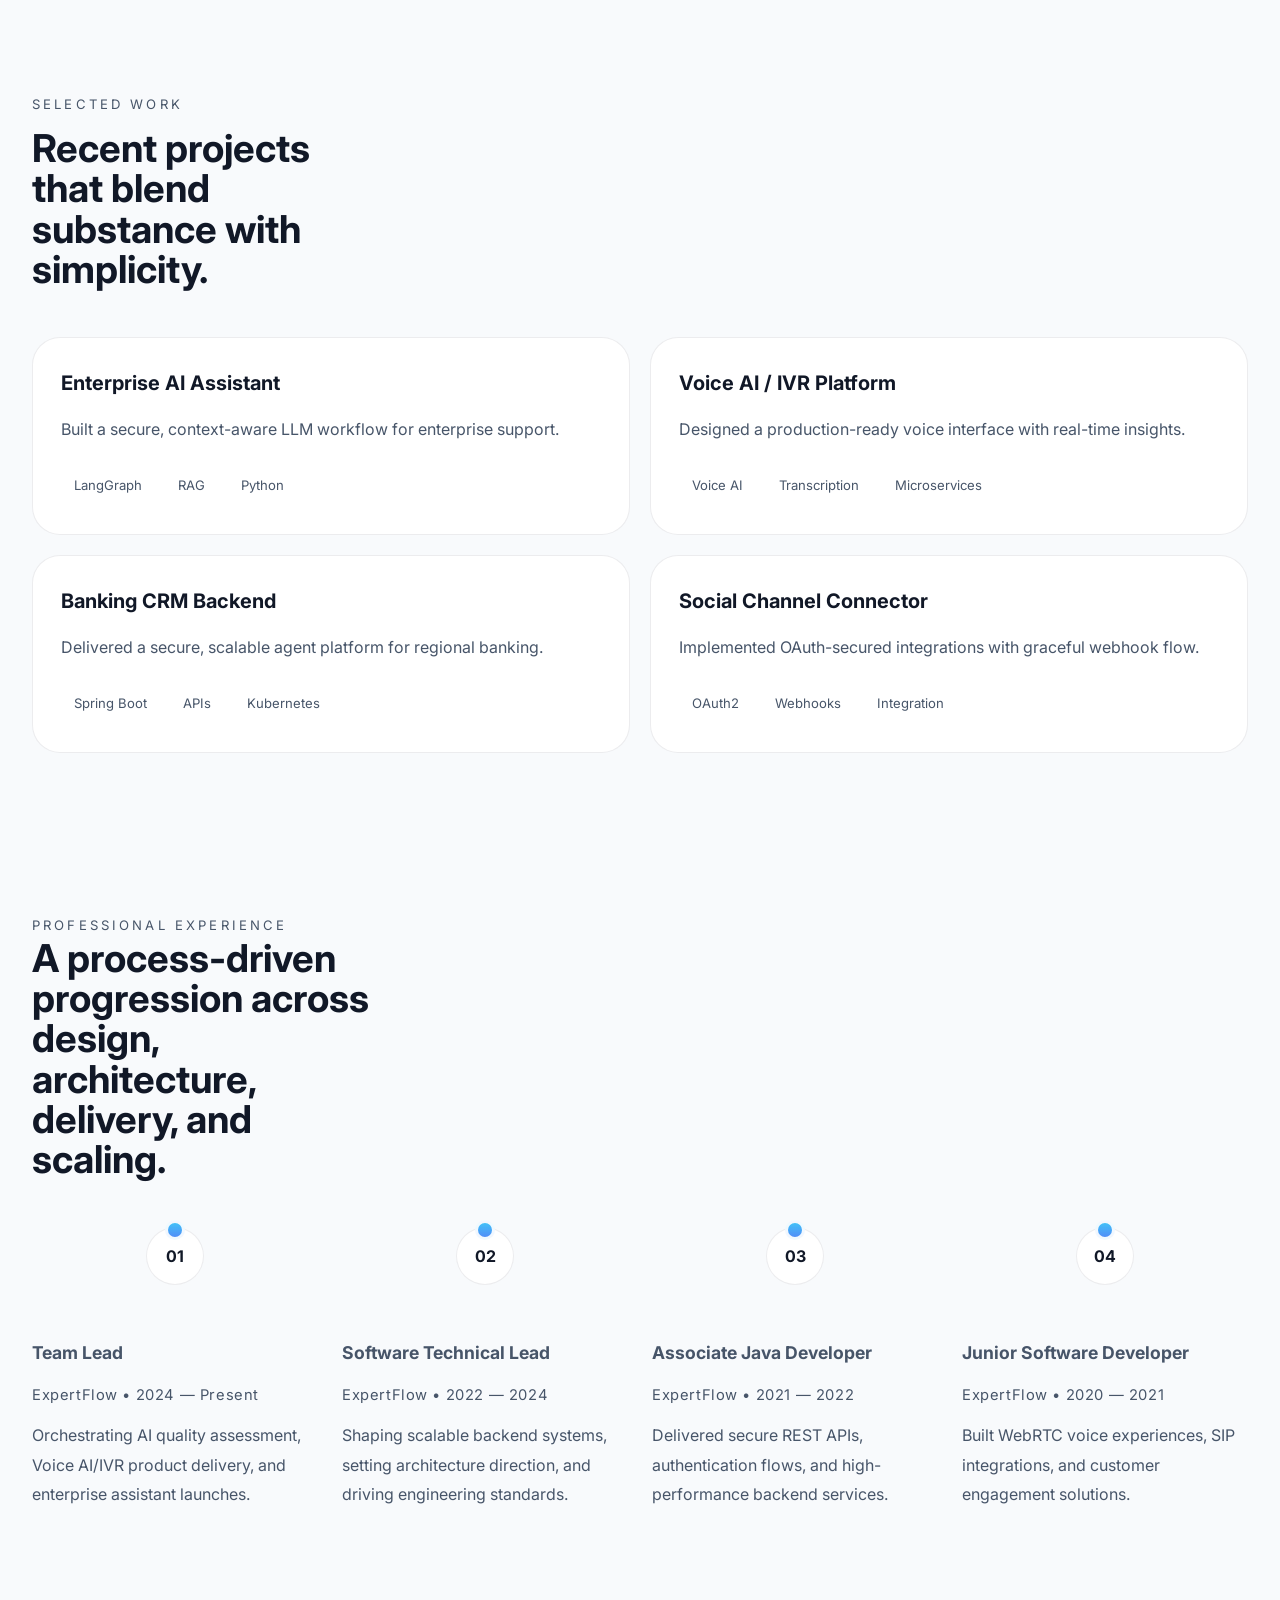
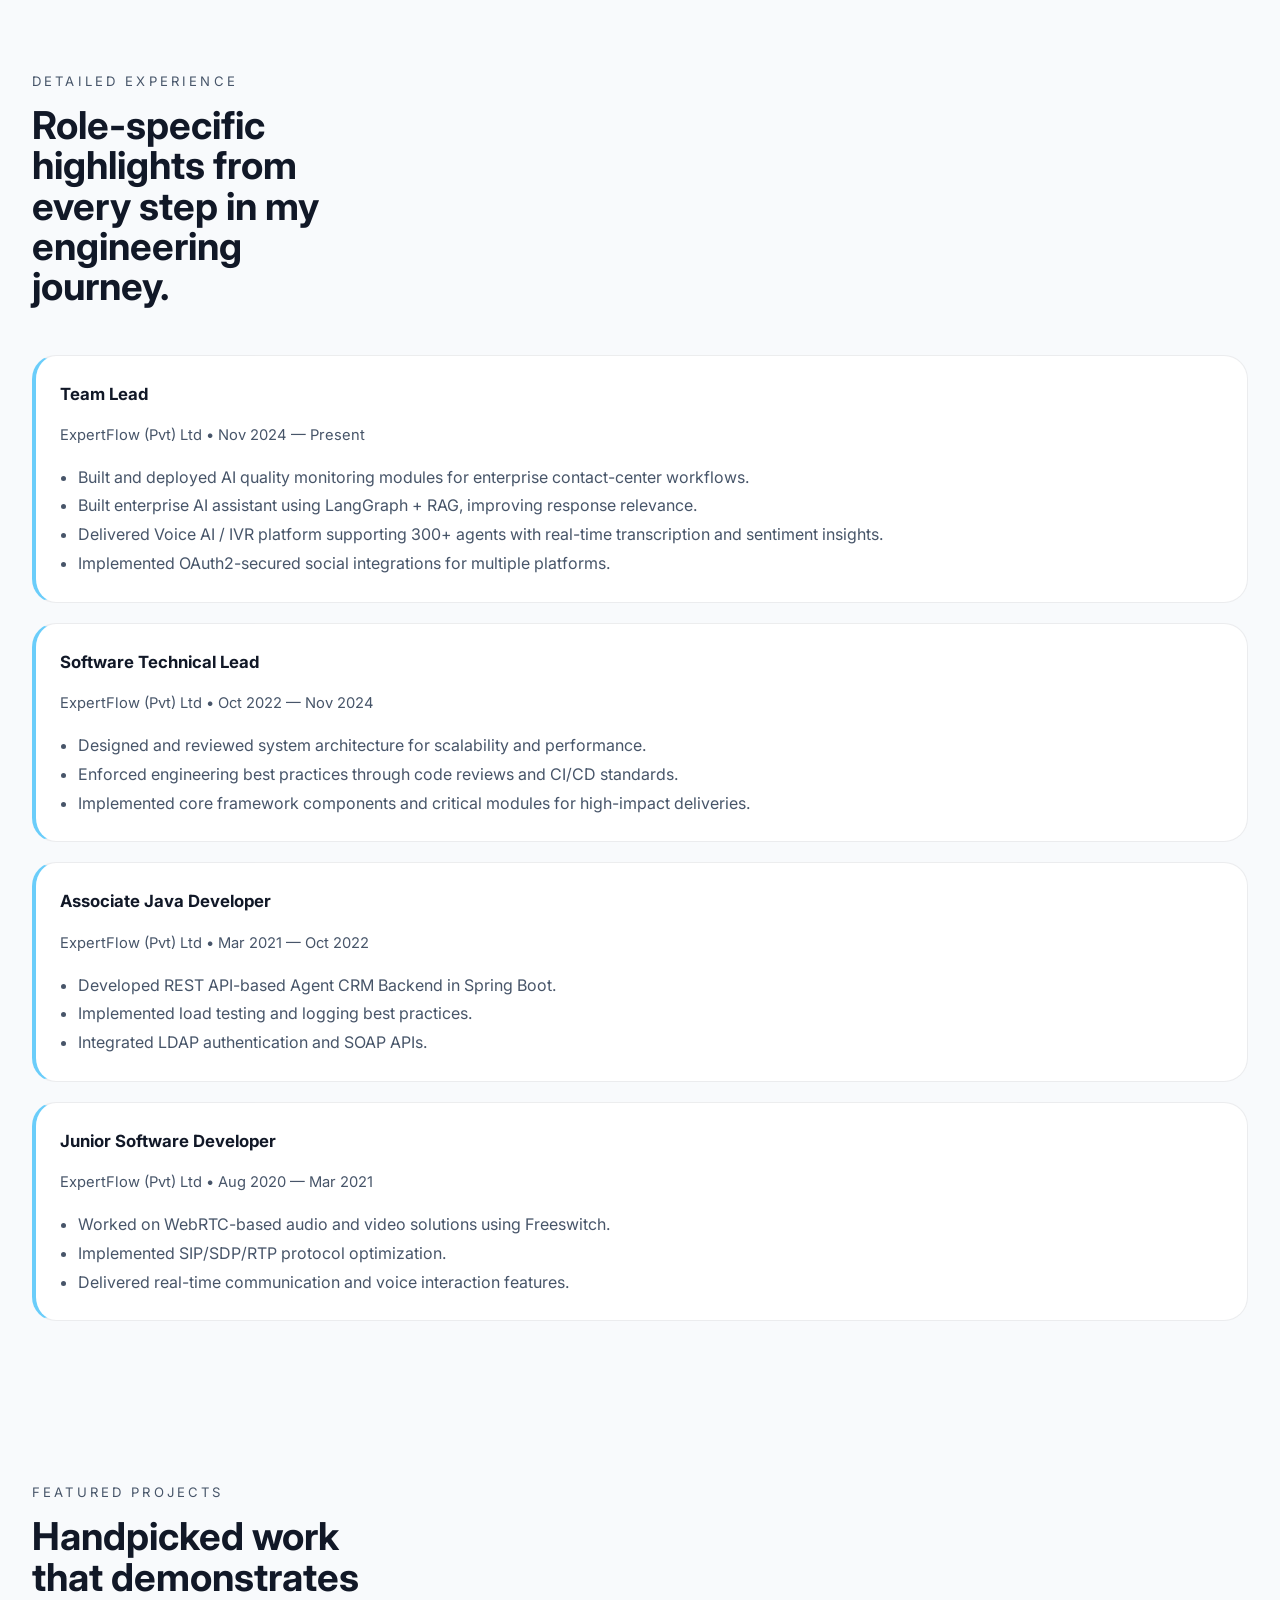
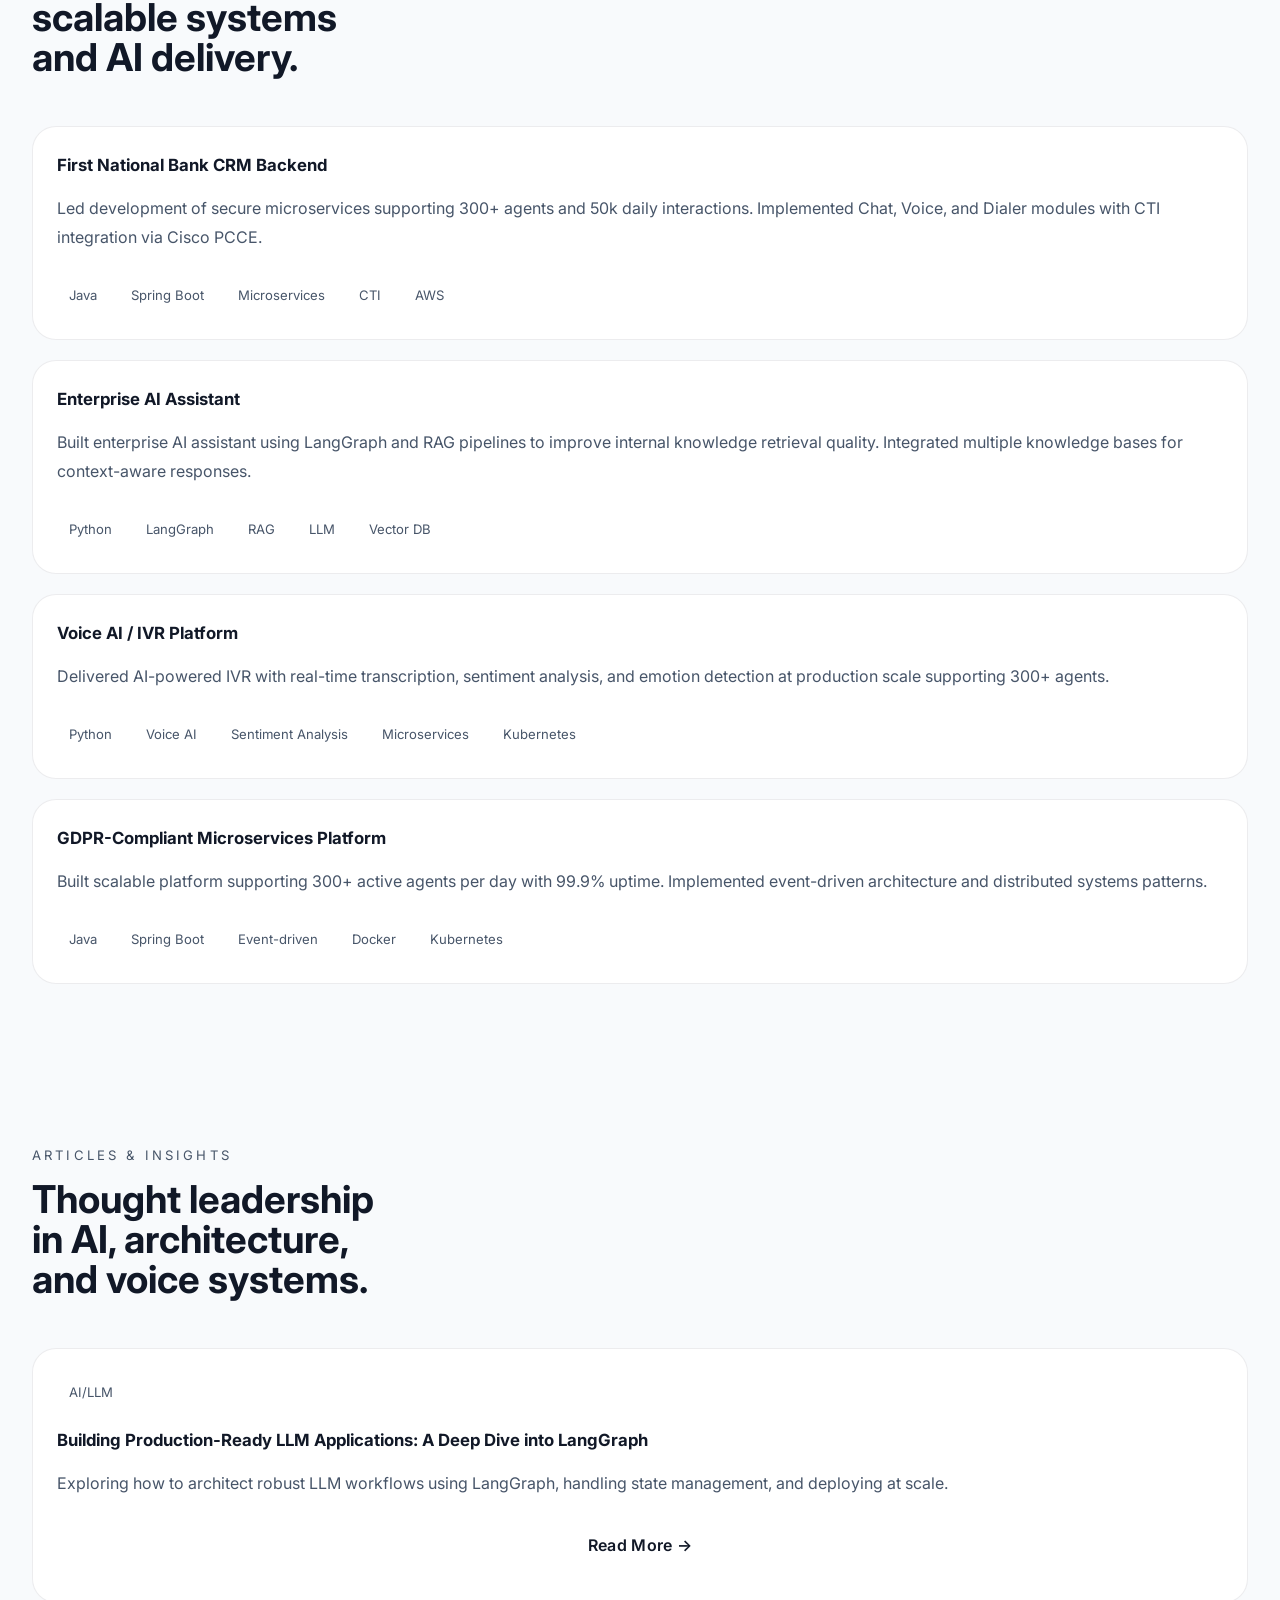
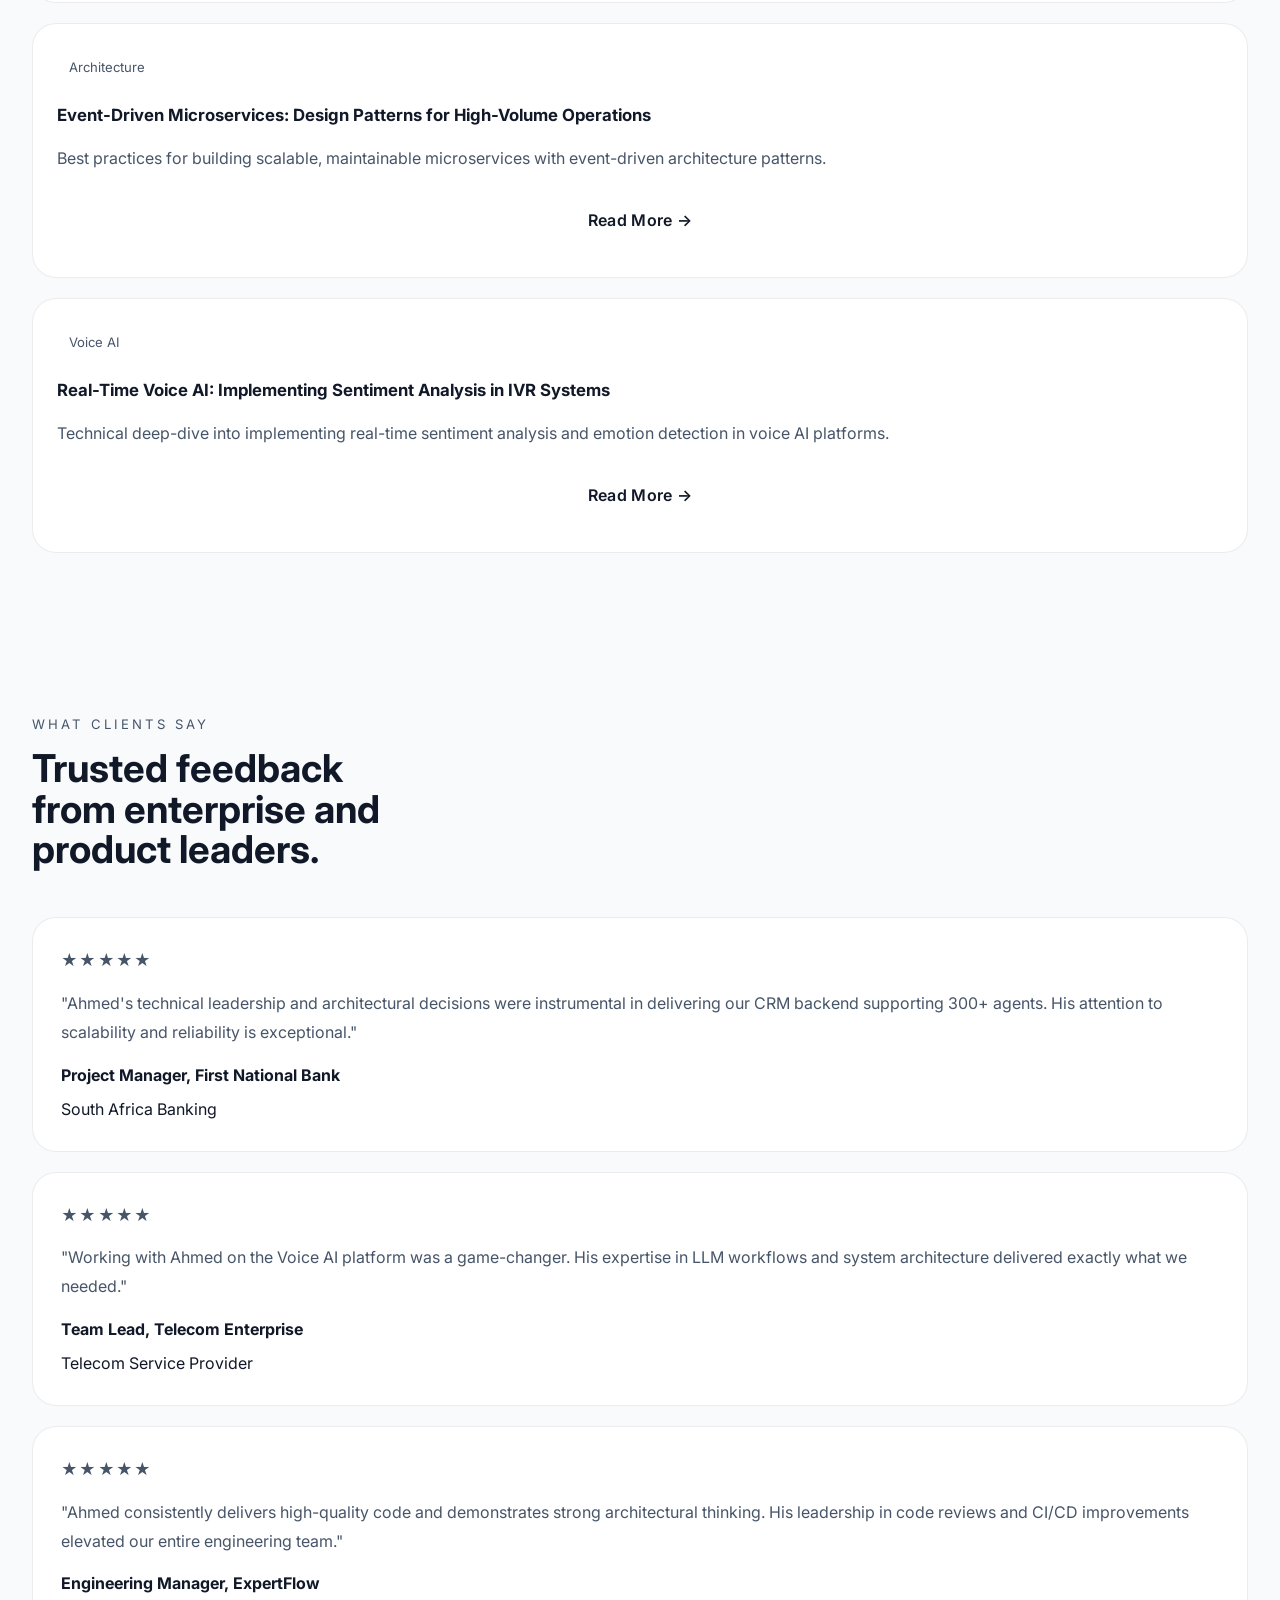
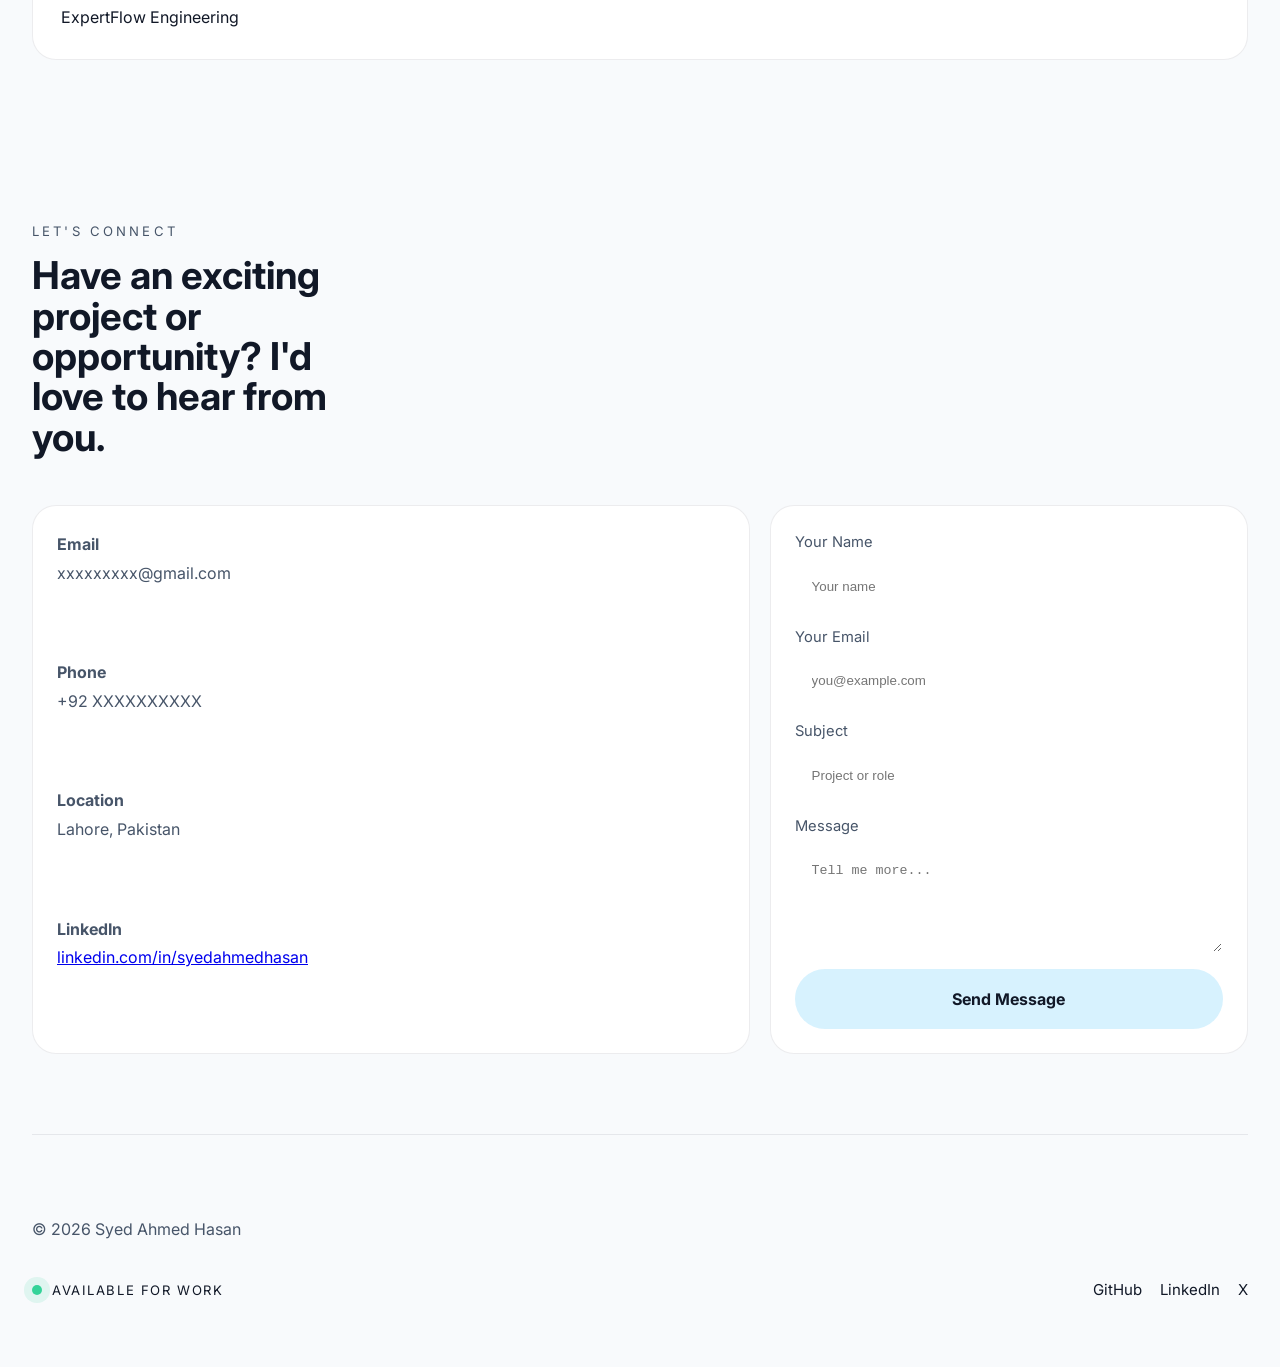
==== commit 2ebe14bc: "adjust skills" ====
--- a/index.html
+++ b/index.html
@@ -158,13 +158,47 @@
           <div class="skill-charts">
             <article class="chart-card">
               <p class="chart-title">Skill distribution</p>
-              <div class="radial-skill">
-                <span>AI</span>
-                <strong>92%</strong>
-              </div>
-              <div class="radial-skill small">
-                <span>Backend</span>
-                <strong>88%</strong>
+              <div class="skill-distribution">
+                <div class="skill-distribution-row">
+                  <div class="radial-skill">
+                    <span>AI</span>
+                    <strong>92%</strong>
+                  </div>
+                  <div class="skill-tile mini">
+                    <h3>AI &amp; LLM Engineering</h3>
+                    <p>LLM workflows, LangGraph, RAG pipelines, prompt engineering, and Voice AI at production scale.</p>
+                  </div>
+                </div>
+                <div class="skill-distribution-row">
+                  <div class="radial-skill">
+                    <span>Backend</span>
+                    <strong>88%</strong>
+                  </div>
+                  <div class="skill-tile mini">
+                    <h3>Backend Architecture</h3>
+                    <p>Microservices, event-driven design, secure API ecosystems, and scalability for enterprise loads.</p>
+                  </div>
+                </div>
+                <div class="skill-distribution-row">
+                  <div class="radial-skill">
+                    <span>Cloud</span>
+                    <strong>85%</strong>
+                  </div>
+                  <div class="skill-tile mini">
+                    <h3>Cloud &amp; DevOps</h3>
+                    <p>CI/CD, container orchestration, Kubernetes, observability, and hardened release pipelines.</p>
+                  </div>
+                </div>
+                <div class="skill-distribution-row">
+                  <div class="radial-skill">
+                    <span>Lead</span>
+                    <strong>90%</strong>
+                  </div>
+                  <div class="skill-tile mini">
+                    <h3>Systems Leadership</h3>
+                    <p>Team coaching, architectural review, product delivery, and cross-functional alignment.</p>
+                  </div>
+                </div>
               </div>
             </article>
             <article class="chart-card">
--- a/styles.css
+++ b/styles.css
@@ -334,6 +334,39 @@
   letter-spacing: 0.18em;
 }
 
+.skill-distribution {
+  display: grid;
+  gap: 20px;
+  margin-top: 24px;
+}
+
+.skill-distribution-row {
+  display: grid;
+  grid-template-columns: auto 1fr;
+  gap: 20px;
+  align-items: center;
+}
+
+.skill-tile.mini {
+  padding: 20px;
+}
+
+.skill-distribution-row .radial-skill {
+  width: 104px;
+  height: 104px;
+}
+
+.skill-distribution-row .skill-tile h3 {
+  margin: 0 0 10px;
+  font-size: 1.05rem;
+}
+
+.skill-distribution-row .skill-tile p {
+  margin: 0;
+  color: var(--muted);
+  line-height: 1.8;
+}
+
 .radial-skill {
   width: 138px;
   height: 138px;
@@ -1043,6 +1076,10 @@
   .insight-grid,
   .testimonial-grid,
   .contact-grid {
+    grid-template-columns: 1fr;
+  }
+
+  .skill-distribution-row {
     grid-template-columns: 1fr;
   }
 
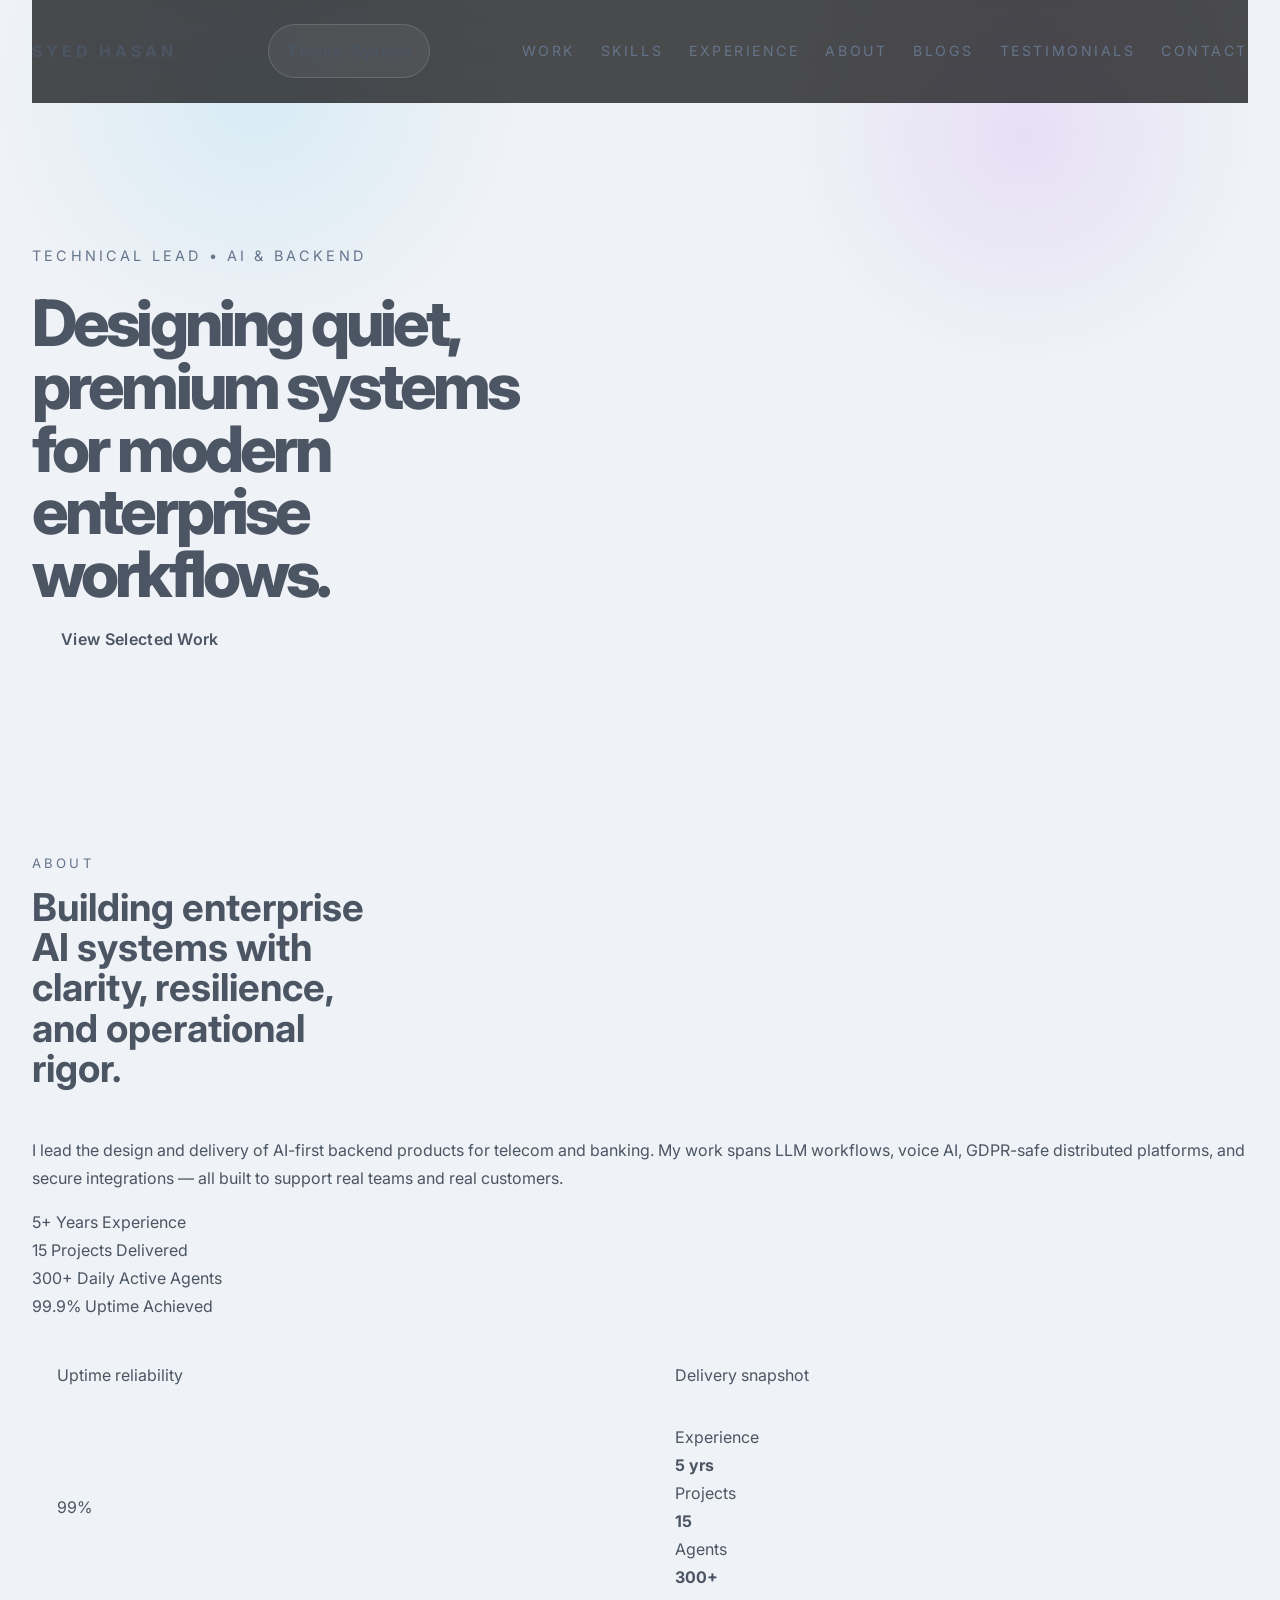
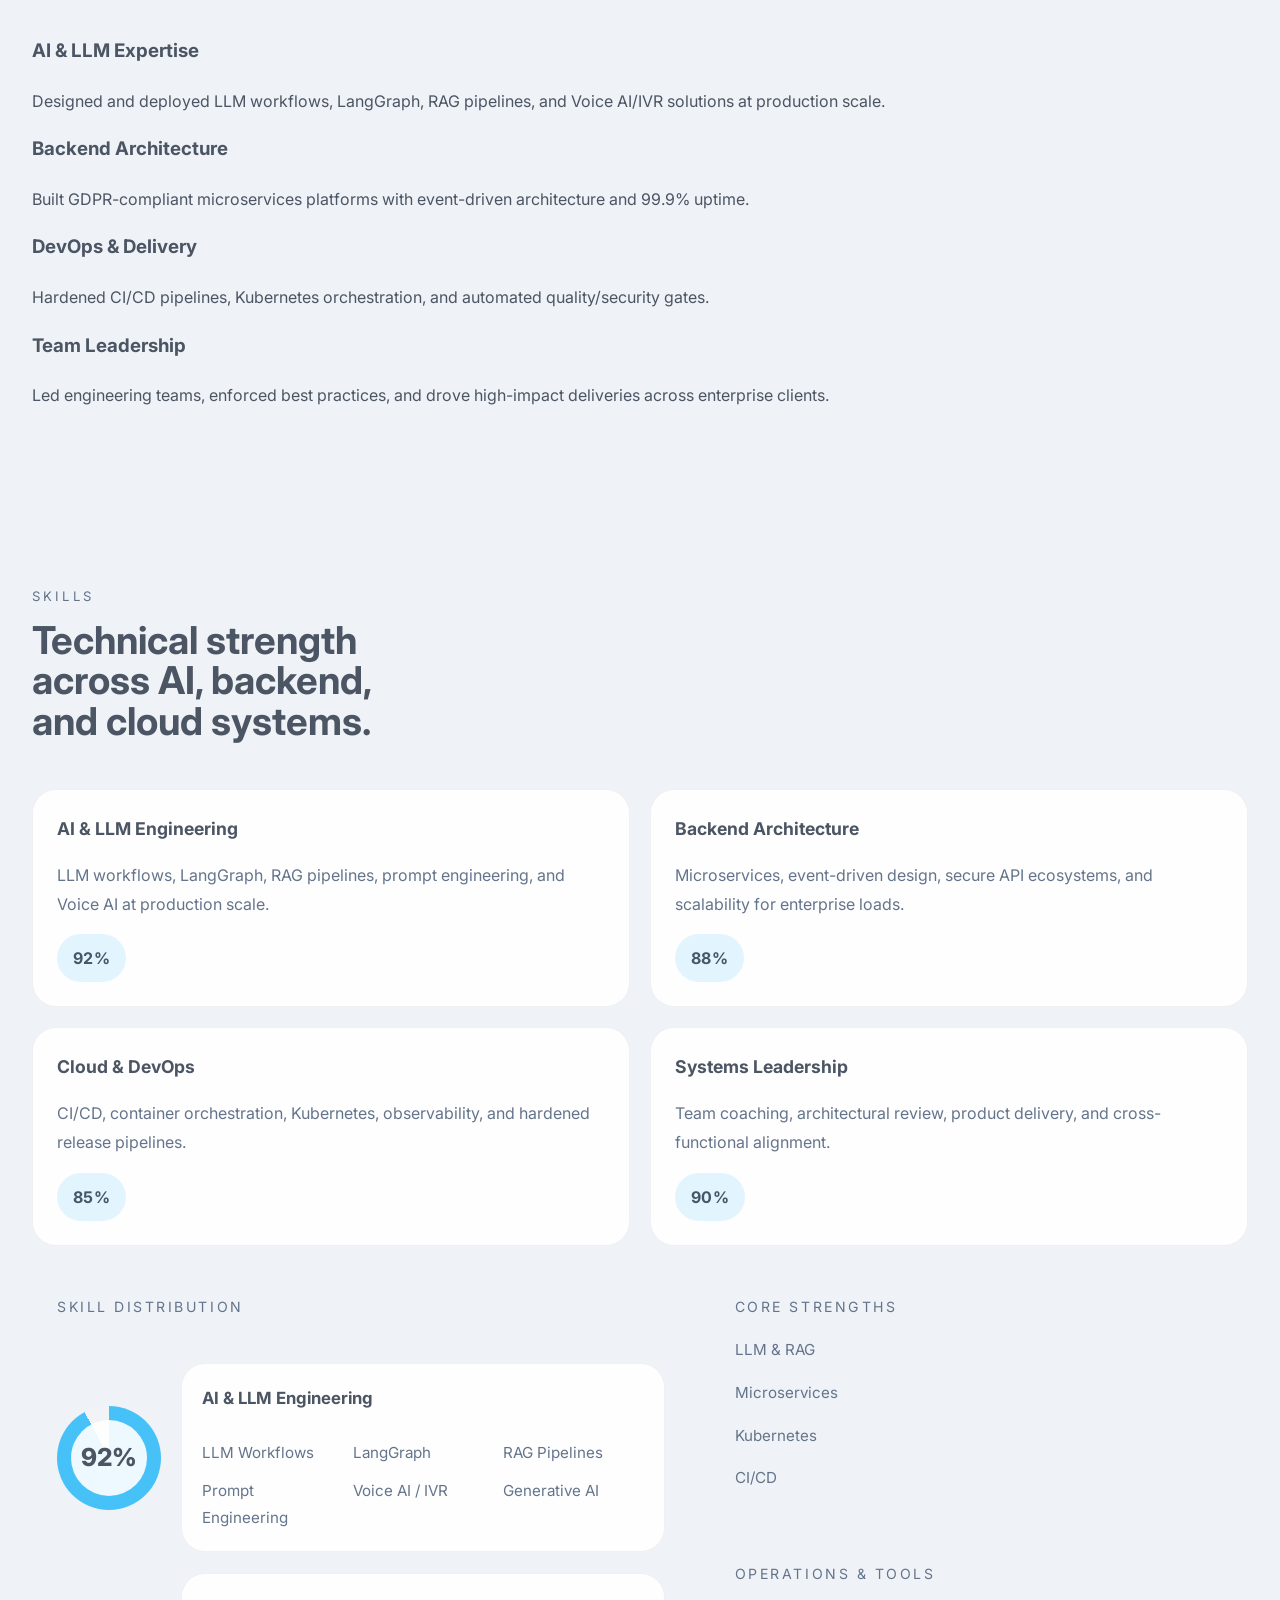
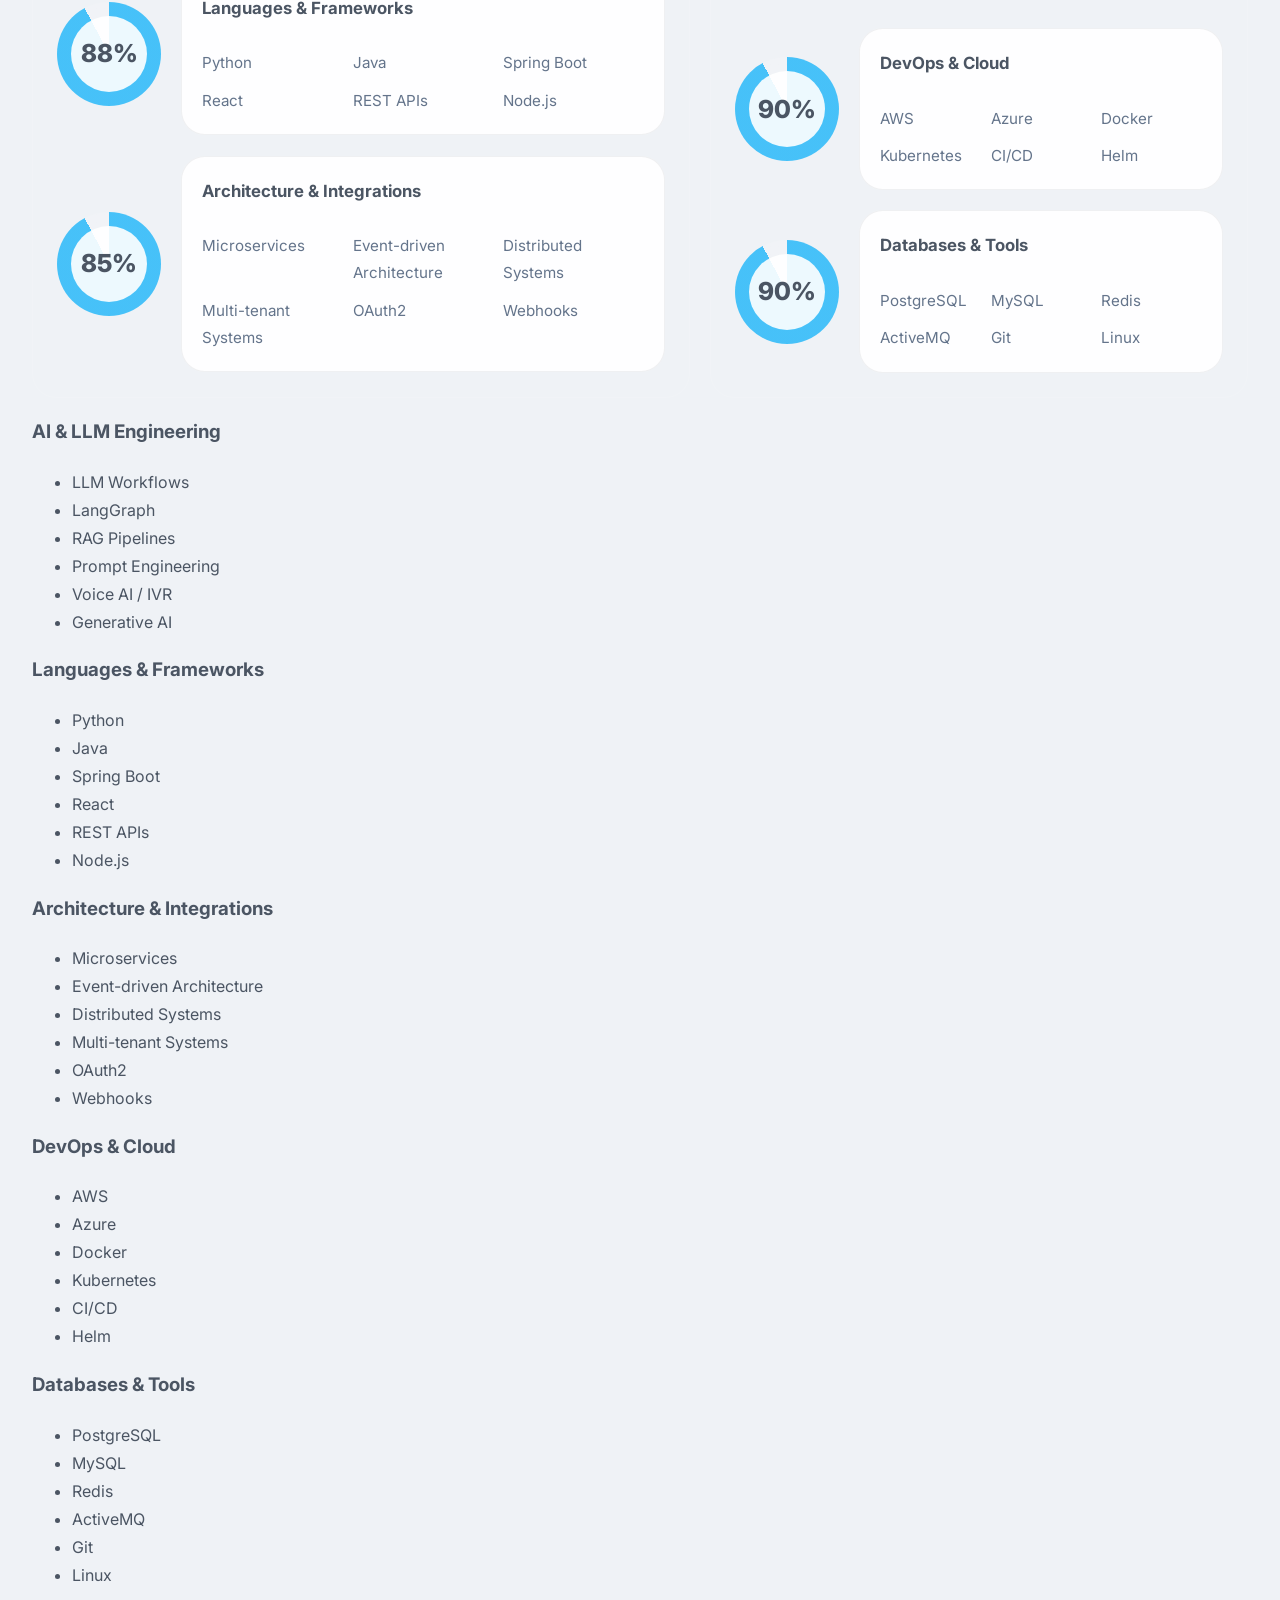
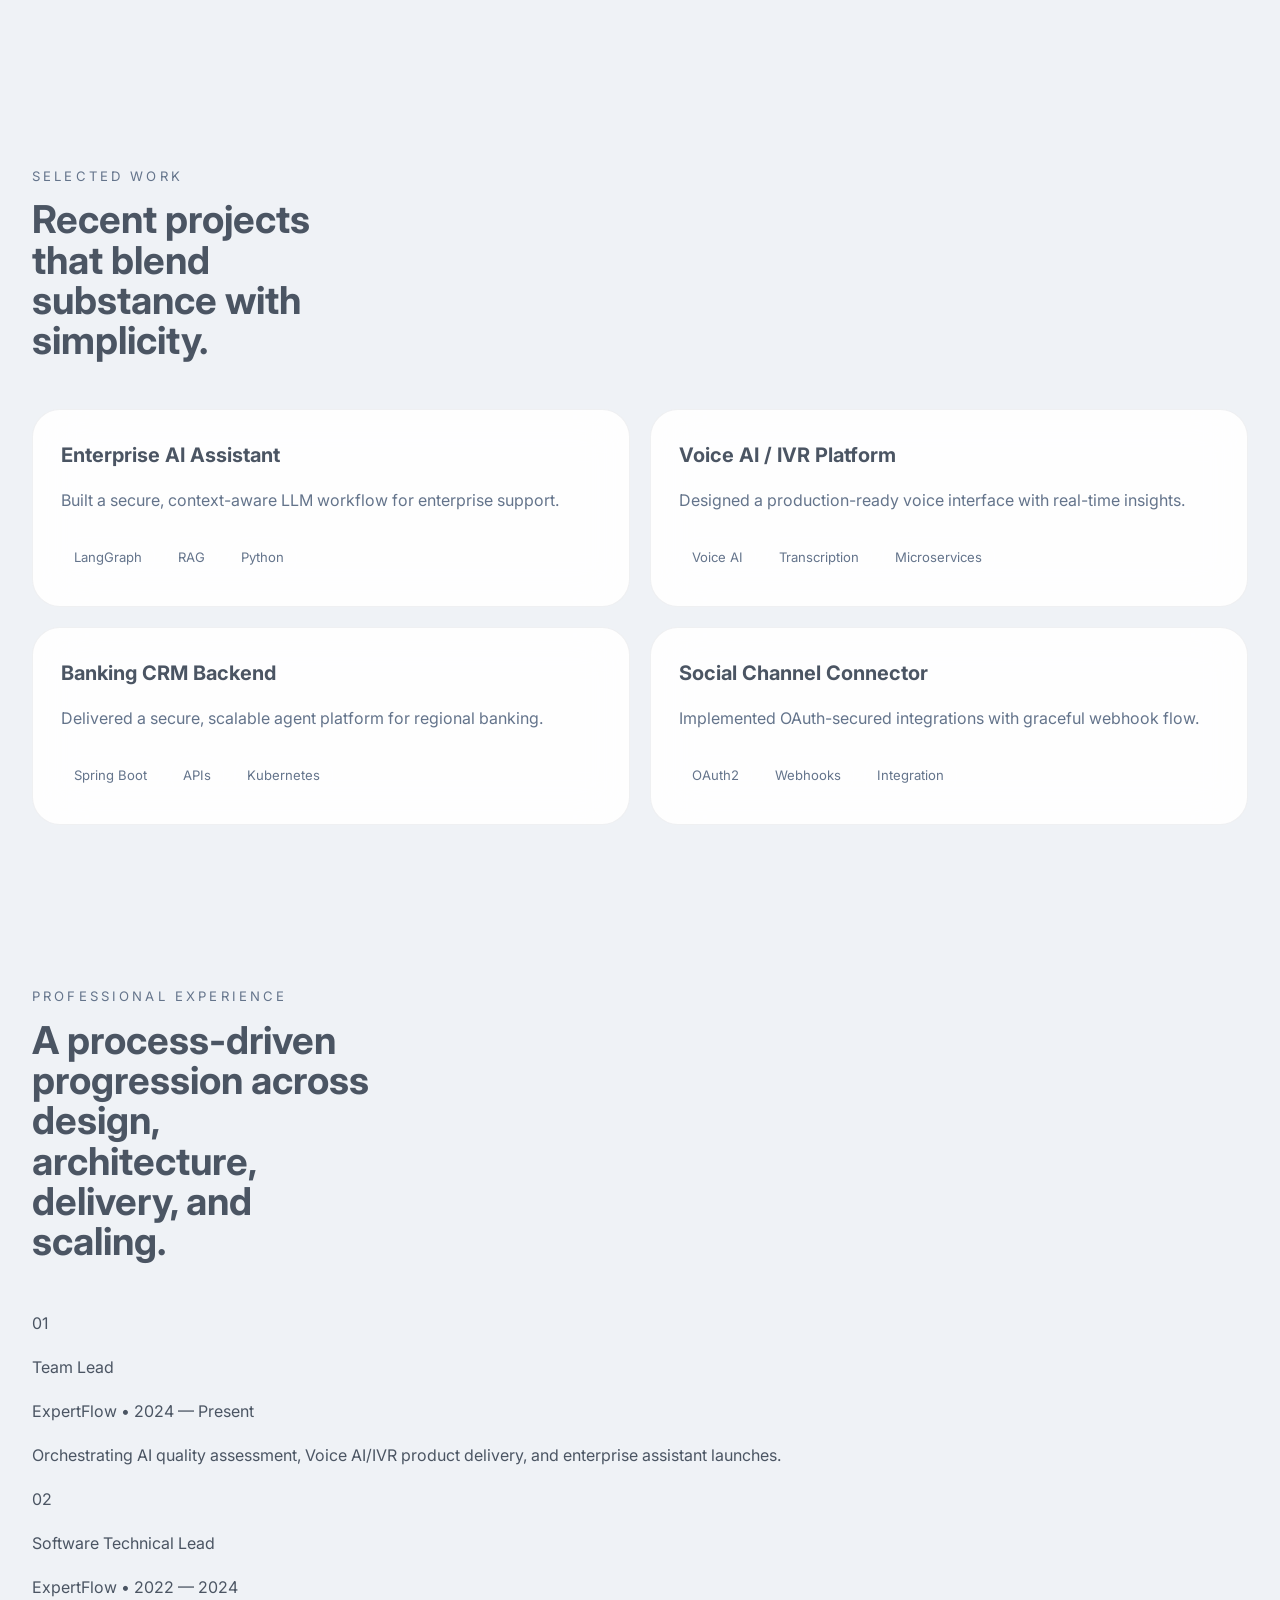
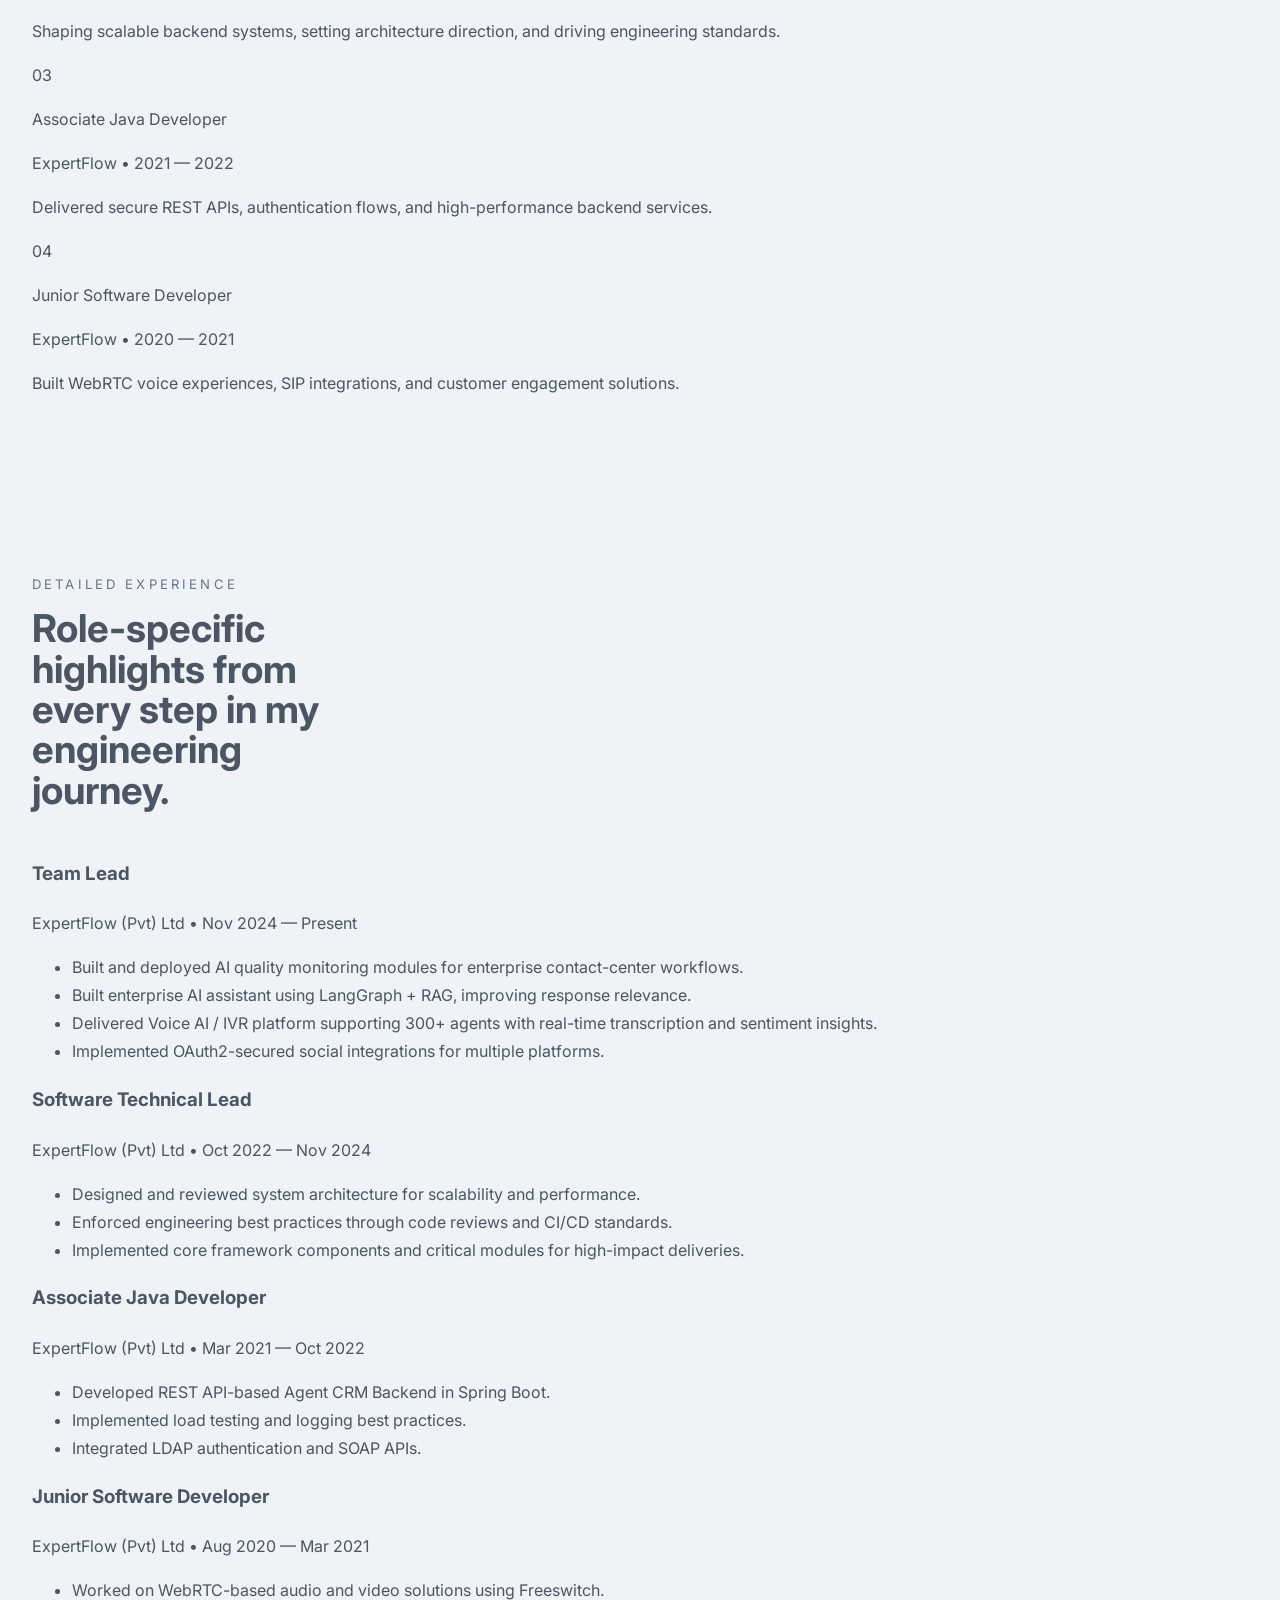
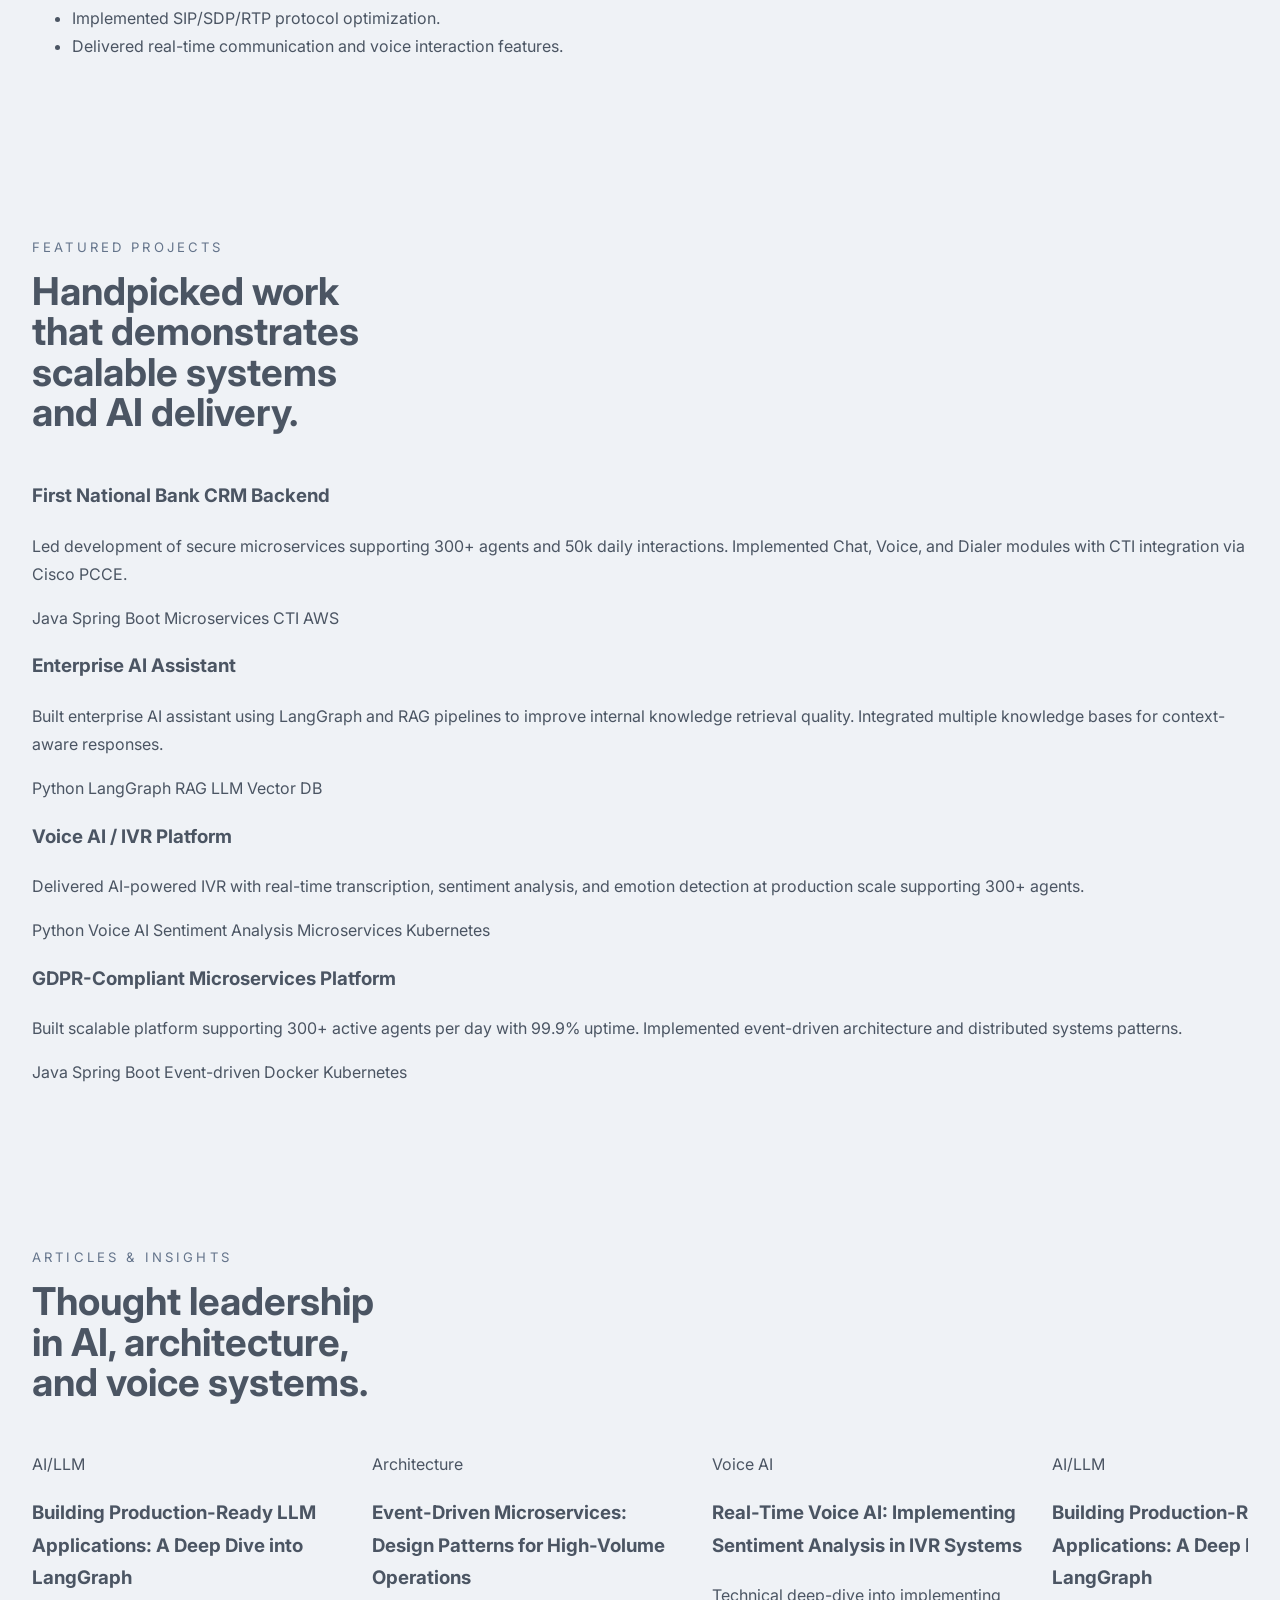
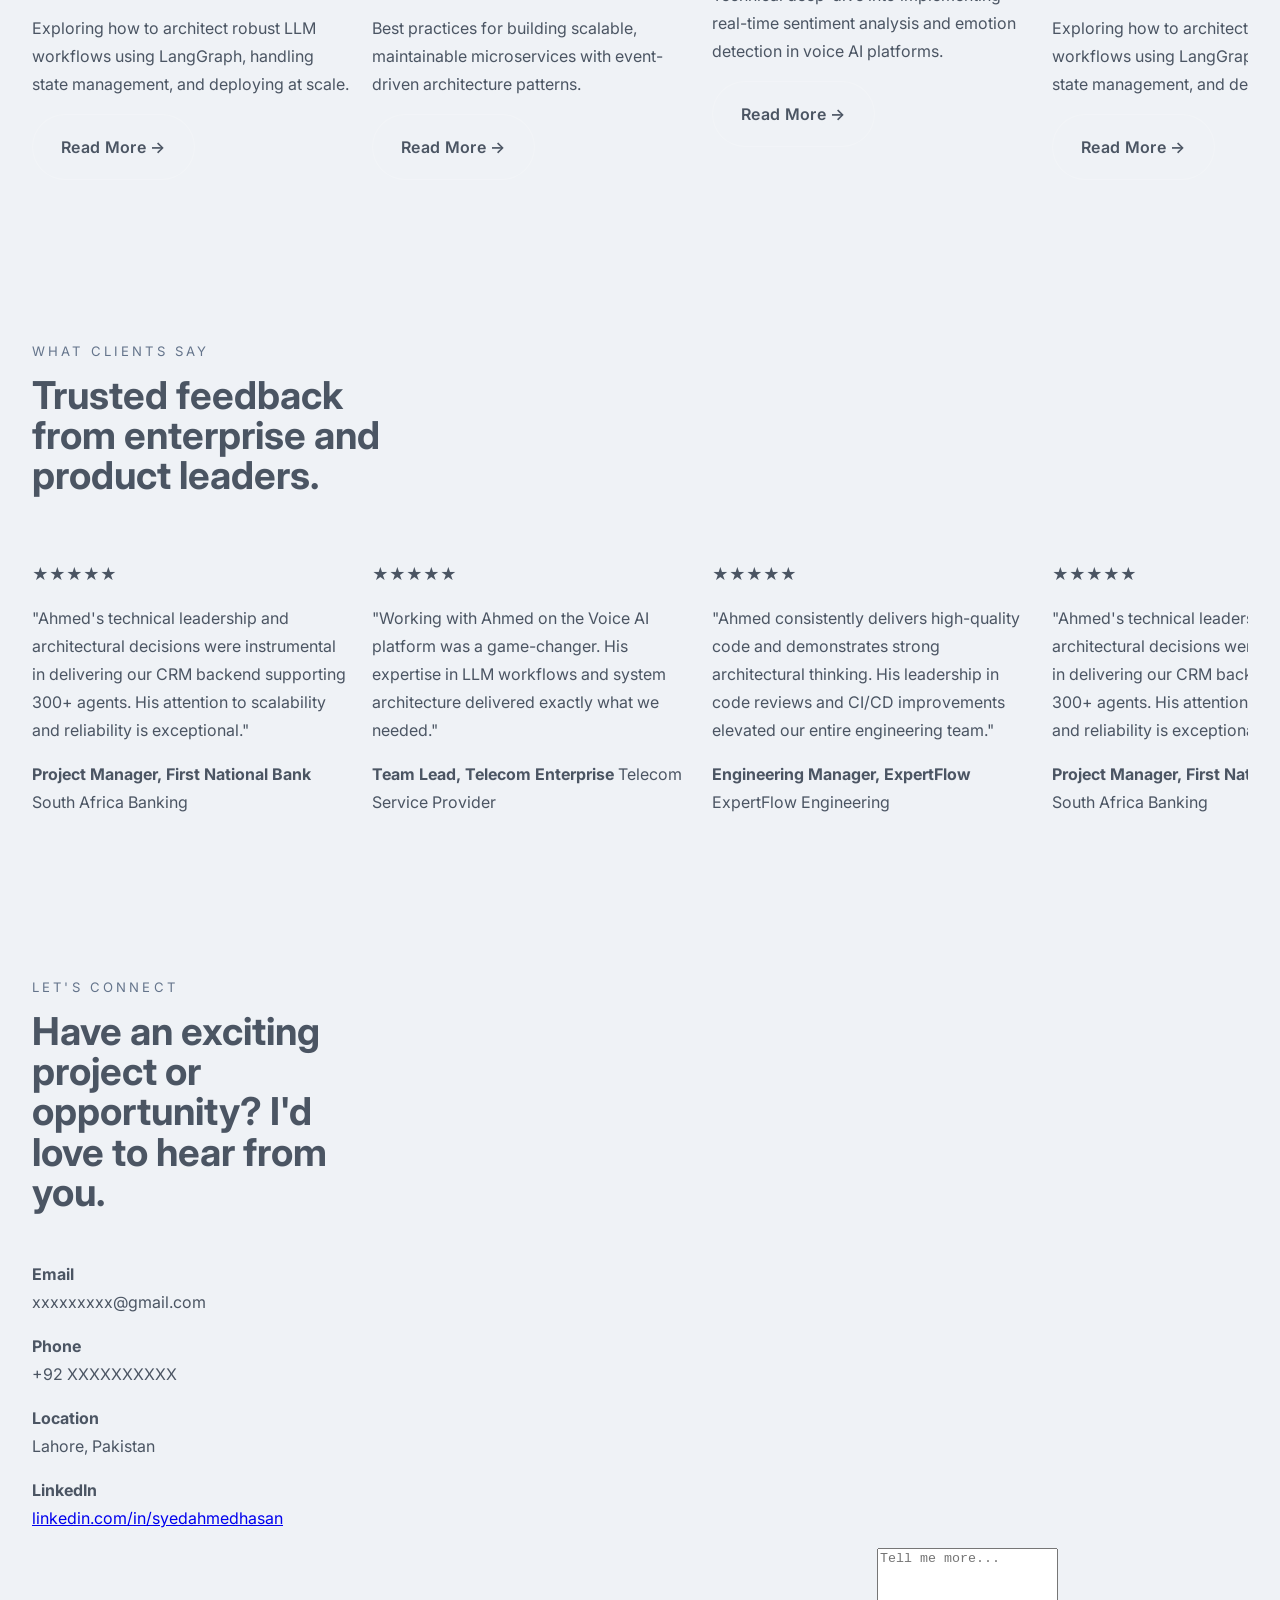
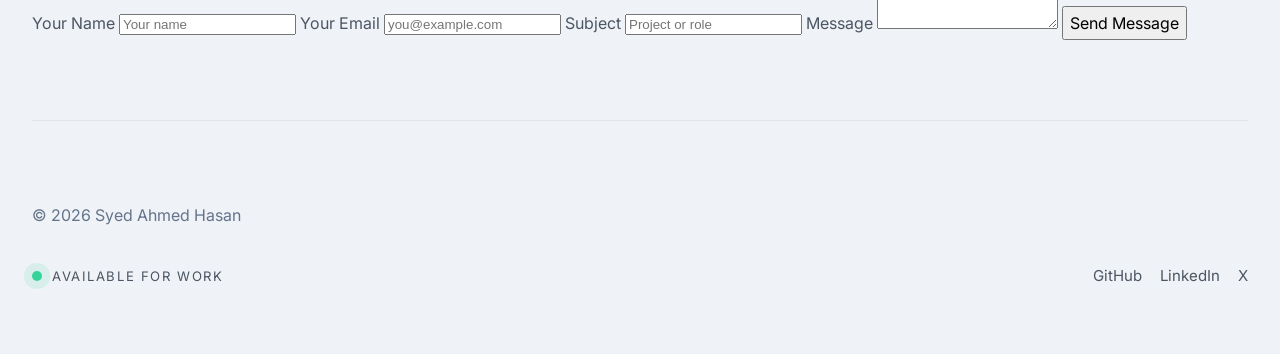
==== commit 9617e7dc: "adjust css" ====
--- a/index.html
+++ b/index.html
@@ -22,16 +22,21 @@
     <div class="page-shell">
       <header class="topbar">
         <div class="brand">Syed Hasan</div>
-        <button class="menu-toggle" aria-label="Toggle navigation">
-          <span></span>
-          <span></span>
-          <span></span>
-        </button>
+        <div class="topbar-actions">
+          <button class="theme-toggle" id="theme-toggle" type="button" aria-label="Switch theme">Theme: System</button>
+          <button class="menu-toggle" aria-label="Toggle navigation">
+            <span></span>
+            <span></span>
+            <span></span>
+          </button>
+        </div>
         <nav class="nav-links" aria-label="Primary navigation">
           <a href="#work">Work</a>
           <a href="#skills">Skills</a>
           <a href="#experience">Experience</a>
           <a href="#about">About</a>
+          <a href="#insights">Blogs</a>
+          <a href="#testimonials">Testimonials</a>
           <a href="#footer">Contact</a>
         </nav>
       </header>
@@ -161,67 +166,114 @@
               <div class="skill-distribution">
                 <div class="skill-distribution-row">
                   <div class="radial-skill">
-                    <span>AI</span>
                     <strong>92%</strong>
                   </div>
                   <div class="skill-tile mini">
                     <h3>AI &amp; LLM Engineering</h3>
-                    <p>LLM workflows, LangGraph, RAG pipelines, prompt engineering, and Voice AI at production scale.</p>
+                    <ul class="skills-grid">
+                      <li>LLM Workflows</li>
+                      <li>LangGraph</li>
+                      <li>RAG Pipelines</li>
+                      <li>Prompt Engineering</li>
+                      <li>Voice AI / IVR</li>
+                      <li>Generative AI</li>
+                    </ul>
                   </div>
                 </div>
                 <div class="skill-distribution-row">
                   <div class="radial-skill">
-                    <span>Backend</span>
                     <strong>88%</strong>
                   </div>
                   <div class="skill-tile mini">
-                    <h3>Backend Architecture</h3>
-                    <p>Microservices, event-driven design, secure API ecosystems, and scalability for enterprise loads.</p>
+                    <h3>Languages &amp; Frameworks</h3>
+                    <ul class="skills-grid">
+                      <li>Python</li>
+                      <li>Java</li>
+                      <li>Spring Boot</li>
+                      <li>React</li>
+                      <li>REST APIs</li>
+                      <li>Node.js</li>
+                    </ul>
                   </div>
                 </div>
                 <div class="skill-distribution-row">
                   <div class="radial-skill">
-                    <span>Cloud</span>
                     <strong>85%</strong>
                   </div>
                   <div class="skill-tile mini">
-                    <h3>Cloud &amp; DevOps</h3>
-                    <p>CI/CD, container orchestration, Kubernetes, observability, and hardened release pipelines.</p>
-                  </div>
-                </div>
-                <div class="skill-distribution-row">
-                  <div class="radial-skill">
-                    <span>Lead</span>
-                    <strong>90%</strong>
-                  </div>
-                  <div class="skill-tile mini">
-                    <h3>Systems Leadership</h3>
-                    <p>Team coaching, architectural review, product delivery, and cross-functional alignment.</p>
-                  </div>
-                </div>
-              </div>
-            </article>
-            <article class="chart-card">
-              <p class="chart-title">Core strengths</p>
-              <div class="skill-bars">
-                <div class="skill-row">
-                  <span>LLM &amp; RAG</span>
-                  <div class="bar-track"><div class="bar-fill fill-92"></div></div>
-                </div>
-                <div class="skill-row">
-                  <span>Microservices</span>
-                  <div class="bar-track"><div class="bar-fill fill-80"></div></div>
-                </div>
-                <div class="skill-row">
-                  <span>Kubernetes</span>
-                  <div class="bar-track"><div class="bar-fill fill-75"></div></div>
-                </div>
-                <div class="skill-row">
-                  <span>CI/CD</span>
-                  <div class="bar-track"><div class="bar-fill fill-85"></div></div>
-                </div>
-              </div>
-            </article>
+                    <h3>Architecture &amp; Integrations</h3>
+                    <ul class="skills-grid">
+                      <li>Microservices</li>
+                      <li>Event-driven Architecture</li>
+                      <li>Distributed Systems</li>
+                      <li>Multi-tenant Systems</li>
+                      <li>OAuth2</li>
+                      <li>Webhooks</li>
+                    </ul>
+                  </div>
+                </div>
+              </div>
+            </article>
+            <div class="chart-stack">
+              <article class="chart-card">
+                <p class="chart-title">Core strengths</p>
+                <div class="skill-bars">
+                  <div class="skill-row">
+                    <span>LLM &amp; RAG</span>
+                    <div class="bar-track"><div class="bar-fill fill-92"></div></div>
+                  </div>
+                  <div class="skill-row">
+                    <span>Microservices</span>
+                    <div class="bar-track"><div class="bar-fill fill-80"></div></div>
+                  </div>
+                  <div class="skill-row">
+                    <span>Kubernetes</span>
+                    <div class="bar-track"><div class="bar-fill fill-75"></div></div>
+                  </div>
+                  <div class="skill-row">
+                    <span>CI/CD</span>
+                    <div class="bar-track"><div class="bar-fill fill-85"></div></div>
+                  </div>
+                </div>
+              </article>
+              <article class="chart-card">
+                <p class="chart-title">Operations &amp; tools</p>
+                <div class="skill-distribution">
+                  <div class="skill-distribution-row">
+                    <div class="radial-skill">
+                      <strong>90%</strong>
+                    </div>
+                    <div class="skill-tile mini">
+                      <h3>DevOps &amp; Cloud</h3>
+                      <ul class="skills-grid">
+                        <li>AWS</li>
+                        <li>Azure</li>
+                        <li>Docker</li>
+                        <li>Kubernetes</li>
+                        <li>CI/CD</li>
+                        <li>Helm</li>
+                      </ul>
+                    </div>
+                  </div>
+                  <div class="skill-distribution-row">
+                    <div class="radial-skill">
+                      <strong>90%</strong>
+                    </div>
+                    <div class="skill-tile mini">
+                      <h3>Databases &amp; Tools</h3>
+                      <ul class="skills-grid">
+                        <li>PostgreSQL</li>
+                        <li>MySQL</li>
+                        <li>Redis</li>
+                        <li>ActiveMQ</li>
+                        <li>Git</li>
+                        <li>Linux</li>
+                      </ul>
+                    </div>
+                  </div>
+                </div>
+              </article>
+            </div>
           </div>
           <div class="skills-list">
             <article class="skill-category">
@@ -472,25 +524,45 @@
             <p class="section-label">Articles & Insights</p>
             <h2>Thought leadership in AI, architecture, and voice systems.</h2>
           </div>
-          <div class="insight-grid">
-            <article class="insight-card">
-              <span class="tag">AI/LLM</span>
-              <h3>Building Production-Ready LLM Applications: A Deep Dive into LangGraph</h3>
-              <p>Exploring how to architect robust LLM workflows using LangGraph, handling state management, and deploying at scale.</p>
-              <a href="#" class="button">Read More →</a>
-            </article>
-            <article class="insight-card">
-              <span class="tag">Architecture</span>
-              <h3>Event-Driven Microservices: Design Patterns for High-Volume Operations</h3>
-              <p>Best practices for building scalable, maintainable microservices with event-driven architecture patterns.</p>
-              <a href="#" class="button">Read More →</a>
-            </article>
-            <article class="insight-card">
-              <span class="tag">Voice AI</span>
-              <h3>Real-Time Voice AI: Implementing Sentiment Analysis in IVR Systems</h3>
-              <p>Technical deep-dive into implementing real-time sentiment analysis and emotion detection in voice AI platforms.</p>
-              <a href="#" class="button">Read More →</a>
-            </article>
+          <div class="insight-carousel">
+            <div class="carousel-track">
+              <article class="insight-card">
+                <span class="tag">AI/LLM</span>
+                <h3>Building Production-Ready LLM Applications: A Deep Dive into LangGraph</h3>
+                <p>Exploring how to architect robust LLM workflows using LangGraph, handling state management, and deploying at scale.</p>
+                <a href="#" class="button">Read More →</a>
+              </article>
+              <article class="insight-card">
+                <span class="tag">Architecture</span>
+                <h3>Event-Driven Microservices: Design Patterns for High-Volume Operations</h3>
+                <p>Best practices for building scalable, maintainable microservices with event-driven architecture patterns.</p>
+                <a href="#" class="button">Read More →</a>
+              </article>
+              <article class="insight-card">
+                <span class="tag">Voice AI</span>
+                <h3>Real-Time Voice AI: Implementing Sentiment Analysis in IVR Systems</h3>
+                <p>Technical deep-dive into implementing real-time sentiment analysis and emotion detection in voice AI platforms.</p>
+                <a href="#" class="button">Read More →</a>
+              </article>
+              <article class="insight-card">
+                <span class="tag">AI/LLM</span>
+                <h3>Building Production-Ready LLM Applications: A Deep Dive into LangGraph</h3>
+                <p>Exploring how to architect robust LLM workflows using LangGraph, handling state management, and deploying at scale.</p>
+                <a href="#" class="button">Read More →</a>
+              </article>
+              <article class="insight-card">
+                <span class="tag">Architecture</span>
+                <h3>Event-Driven Microservices: Design Patterns for High-Volume Operations</h3>
+                <p>Best practices for building scalable, maintainable microservices with event-driven architecture patterns.</p>
+                <a href="#" class="button">Read More →</a>
+              </article>
+              <article class="insight-card">
+                <span class="tag">Voice AI</span>
+                <h3>Real-Time Voice AI: Implementing Sentiment Analysis in IVR Systems</h3>
+                <p>Technical deep-dive into implementing real-time sentiment analysis and emotion detection in voice AI platforms.</p>
+                <a href="#" class="button">Read More →</a>
+              </article>
+            </div>
           </div>
         </section>
 
@@ -499,31 +571,57 @@
             <p class="section-label">What Clients Say</p>
             <h2>Trusted feedback from enterprise and product leaders.</h2>
           </div>
-          <div class="testimonial-grid">
-            <article class="testimonial-card">
-              <p class="testimonial-rating">★★★★★</p>
-              <p>"Ahmed's technical leadership and architectural decisions were instrumental in delivering our CRM backend supporting 300+ agents. His attention to scalability and reliability is exceptional."</p>
-              <div class="testimonial-author">
-                <strong>Project Manager, First National Bank</strong>
-                <span>South Africa Banking</span>
-              </div>
-            </article>
-            <article class="testimonial-card">
-              <p class="testimonial-rating">★★★★★</p>
-              <p>"Working with Ahmed on the Voice AI platform was a game-changer. His expertise in LLM workflows and system architecture delivered exactly what we needed."</p>
-              <div class="testimonial-author">
-                <strong>Team Lead, Telecom Enterprise</strong>
-                <span>Telecom Service Provider</span>
-              </div>
-            </article>
-            <article class="testimonial-card">
-              <p class="testimonial-rating">★★★★★</p>
-              <p>"Ahmed consistently delivers high-quality code and demonstrates strong architectural thinking. His leadership in code reviews and CI/CD improvements elevated our entire engineering team."</p>
-              <div class="testimonial-author">
-                <strong>Engineering Manager, ExpertFlow</strong>
-                <span>ExpertFlow Engineering</span>
-              </div>
-            </article>
+          <div class="testimonial-marquee">
+            <div class="marquee-track">
+              <article class="testimonial-card">
+                <p class="testimonial-rating">★★★★★</p>
+                <p>"Ahmed's technical leadership and architectural decisions were instrumental in delivering our CRM backend supporting 300+ agents. His attention to scalability and reliability is exceptional."</p>
+                <div class="testimonial-author">
+                  <strong>Project Manager, First National Bank</strong>
+                  <span>South Africa Banking</span>
+                </div>
+              </article>
+              <article class="testimonial-card">
+                <p class="testimonial-rating">★★★★★</p>
+                <p>"Working with Ahmed on the Voice AI platform was a game-changer. His expertise in LLM workflows and system architecture delivered exactly what we needed."</p>
+                <div class="testimonial-author">
+                  <strong>Team Lead, Telecom Enterprise</strong>
+                  <span>Telecom Service Provider</span>
+                </div>
+              </article>
+              <article class="testimonial-card">
+                <p class="testimonial-rating">★★★★★</p>
+                <p>"Ahmed consistently delivers high-quality code and demonstrates strong architectural thinking. His leadership in code reviews and CI/CD improvements elevated our entire engineering team."</p>
+                <div class="testimonial-author">
+                  <strong>Engineering Manager, ExpertFlow</strong>
+                  <span>ExpertFlow Engineering</span>
+                </div>
+              </article>
+              <article class="testimonial-card">
+                <p class="testimonial-rating">★★★★★</p>
+                <p>"Ahmed's technical leadership and architectural decisions were instrumental in delivering our CRM backend supporting 300+ agents. His attention to scalability and reliability is exceptional."</p>
+                <div class="testimonial-author">
+                  <strong>Project Manager, First National Bank</strong>
+                  <span>South Africa Banking</span>
+                </div>
+              </article>
+              <article class="testimonial-card">
+                <p class="testimonial-rating">★★★★★</p>
+                <p>"Working with Ahmed on the Voice AI platform was a game-changer. His expertise in LLM workflows and system architecture delivered exactly what we needed."</p>
+                <div class="testimonial-author">
+                  <strong>Team Lead, Telecom Enterprise</strong>
+                  <span>Telecom Service Provider</span>
+                </div>
+              </article>
+              <article class="testimonial-card">
+                <p class="testimonial-rating">★★★★★</p>
+                <p>"Ahmed consistently delivers high-quality code and demonstrates strong architectural thinking. His leadership in code reviews and CI/CD improvements elevated our entire engineering team."</p>
+                <div class="testimonial-author">
+                  <strong>Engineering Manager, ExpertFlow</strong>
+                  <span>ExpertFlow Engineering</span>
+                </div>
+              </article>
+            </div>
           </div>
         </section>
 
--- a/styles.css
+++ b/styles.css
@@ -20,16 +20,41 @@
 @media (prefers-color-scheme: light) {
   :root {
     color-scheme: light;
-    --bg: #f8fafc;
-    --surface: rgba(255, 255, 255, 0.72);
-    --surface-strong: rgba(15, 23, 42, 0.06);
-    --text: #111827;
-    --muted: #475569;
-    --accent: #334155;
-    --border: rgba(15, 23, 42, 0.08);
-    --panel: rgba(255, 255, 255, 0.92);
-    --shadow: 0 35px 90px rgba(15, 23, 42, 0.08);
-  }
+    --bg: #eff2f6;
+    --surface: rgba(255, 255, 255, 0.82);
+    --surface-strong: rgba(15, 23, 42, 0.04);
+    --text: #4b5563;
+    --muted: #64748b;
+    --accent: #475569;
+    --border: rgba(15, 23, 42, 0.06);
+    --panel: rgba(255, 255, 255, 0.9);
+    --shadow: 0 35px 90px rgba(15, 23, 42, 0.05);
+  }
+}
+
+body[data-theme='light'] {
+  color-scheme: light;
+  --bg: #eff2f6;
+  --surface: rgba(255, 255, 255, 0.82);
+  --surface-strong: rgba(15, 23, 42, 0.04);
+  --text: #4b5563;
+  --muted: #64748b;
+  --accent: #475569;
+  --border: rgba(15, 23, 42, 0.06);
+  --panel: rgba(255, 255, 255, 0.9);
+  --shadow: 0 35px 90px rgba(15, 23, 42, 0.05);
+}
+
+body[data-theme='dark'] {
+  --bg: #09090b;
+  --surface: rgba(255, 255, 255, 0.04);
+  --surface-strong: rgba(255, 255, 255, 0.08);
+  --text: #fafafa;
+  --muted: #94a3b8;
+  --accent: #d8e0ff;
+  --border: rgba(255, 255, 255, 0.08);
+  --panel: rgba(15, 23, 42, 0.9);
+  --shadow: 0 45px 120px rgba(0, 0, 0, 0.28);
 }
 
 * {
@@ -192,6 +217,73 @@
   border-color: rgba(255, 255, 255, 0.27);
 }
 
+.theme-toggle {
+  display: inline-flex;
+  align-items: center;
+  justify-content: center;
+  padding: 12px 18px;
+  border-radius: 999px;
+  border: 1px solid rgba(255, 255, 255, 0.14);
+  background: rgba(255, 255, 255, 0.05);
+  color: var(--text);
+  cursor: pointer;
+  font-weight: 600;
+  letter-spacing: 0.02em;
+  transition: transform 150ms ease, background-color 150ms ease, border-color 150ms ease;
+}
+
+.theme-toggle:hover,
+.theme-toggle:focus-visible {
+  transform: translateY(-1px);
+  background: rgba(255, 255, 255, 0.1);
+  border-color: rgba(255, 255, 255, 0.24);
+}
+
+.topbar-actions {
+  display: flex;
+  align-items: center;
+  gap: 14px;
+}
+
+.chart-stack {
+  display: grid;
+  gap: 20px;
+}
+
+.insight-carousel,
+.testimonial-marquee {
+  overflow: hidden;
+  position: relative;
+}
+
+.carousel-track,
+.marquee-track {
+  display: flex;
+  gap: 20px;
+  align-items: stretch;
+  animation: marquee-scroll 28s linear infinite;
+}
+
+.carousel-track:hover,
+.marquee-track:hover {
+  animation-play-state: paused;
+}
+
+.carousel-track article,
+.marquee-track article {
+  flex: 0 0 320px;
+  min-width: 320px;
+}
+
+@keyframes marquee-scroll {
+  from {
+    transform: translateX(0);
+  }
+  to {
+    transform: translateX(-50%);
+  }
+}
+
 .section {
   padding: 80px 0;
 }
@@ -215,52 +307,38 @@
   line-height: 1.05;
 }
 
-.about-grid {
-  display: grid;
-  grid-template-columns: 1.3fr 0.9fr;
-  gap: 32px;
-  align-items: start;
-}
-
-.about-copy {
-  display: grid;
-  gap: 28px;
-}
-
-.about-text {
+.work-grid {
+  display: grid;
+  grid-template-columns: repeat(2, minmax(0, 1fr));
+  gap: 20px;
+}
+
+.card {
+  padding: 28px;
+  border-radius: 28px;
+  background: var(--panel);
+  border: 1px solid var(--border);
+  backdrop-filter: blur(24px);
+  transition: transform 150ms ease, border-color 150ms ease;
+}
+
+.card:hover,
+.card:focus-within {
+  transform: translateY(-3px);
+  border-color: rgba(255, 255, 255, 0.2);
+}
+
+.card h3 {
+  margin: 0 0 0.85rem;
+  font-size: 1.25rem;
+  font-weight: 700;
+}
+
+.card p {
   margin: 0;
   color: var(--muted);
   font-size: 1rem;
-  max-width: 58ch;
-  line-height: 1.9;
-}
-
-.stats-grid {
-  display: grid;
-  grid-template-columns: repeat(4, minmax(0, 1fr));
-  gap: 16px;
-}
-
-.stat-card {
-  padding: 22px;
-  border-radius: 20px;
-  background: rgba(255, 255, 255, 0.05);
-  border: 1px solid rgba(255, 255, 255, 0.08);
-  display: grid;
-  gap: 10px;
-}
-
-.stat-value {
-  font-size: 2.4rem;
-  font-weight: 700;
-  letter-spacing: -0.04em;
-}
-
-.stat-label {
-  color: var(--muted);
-  text-transform: uppercase;
-  letter-spacing: 0.16em;
-  font-size: 0.75rem;
+  line-height: 1.75;
 }
 
 .graph-grid {
@@ -351,6 +429,22 @@
   padding: 20px;
 }
 
+.skill-tile.mini .skills-grid {
+  display: grid;
+  grid-template-columns: repeat(3, minmax(0, 1fr));
+  gap: 10px;
+  list-style: none;
+  margin: 0;
+  padding: 0;
+}
+
+.skill-tile.mini .skills-grid li {
+  margin: 0;
+  color: var(--muted);
+  font-size: 0.95rem;
+  line-height: 1.8;
+}
+
 .skill-distribution-row .radial-skill {
   width: 104px;
   height: 104px;
@@ -403,7 +497,7 @@
 
 .radial-skill strong {
   color: var(--text);
-  font-size: 2rem;
+  font-size: 1.55rem;
   font-weight: 800;
 }
 
@@ -427,497 +521,6 @@
 .skill-row span {
   color: var(--muted);
   font-size: 0.95rem;
-}
-
-.bar-track {
-  width: 100%;
-  height: 12px;
-  border-radius: 999px;
-  background: rgba(255, 255, 255, 0.08);
-  overflow: hidden;
-}
-
-.bar-fill {
-  width: 0;
-  height: 100%;
-  border-radius: inherit;
-  background: linear-gradient(90deg, rgba(56, 189, 248, 0.96), rgba(148, 163, 184, 0.9));
-  transition: width 320ms ease, transform 240ms ease, background 320ms ease;
-}
-
-.bar-row {
-  transition: transform 200ms ease;
-}
-
-.bar-row:hover {
-  transform: translateX(3px);
-}
-
-.bar-row:hover .bar-fill {
-  transform: scaleX(1.02);
-  background: linear-gradient(90deg, rgba(56, 189, 248, 1), rgba(148, 163, 184, 0.98));
-}
-
-.skill-tile {
-  transition: transform 220ms ease, border-color 220ms ease, background-color 220ms ease;
-}
-
-.skill-tile:hover {
-  transform: translateY(-3px);
-  border-color: rgba(56, 189, 248, 0.2);
-}
-
-.skill-tile:hover .skill-pill {
-  background: rgba(56, 189, 248, 0.18);
-}
-
-.fill-92 {
-  width: 92%;
-}
-
-.fill-85 {
-  width: 85%;
-}
-
-.fill-80 {
-  width: 80%;
-}
-
-.fill-75 {
-  width: 75%;
-}
-
-.experience-flow .flow-track {
-  position: relative;
-  padding-left: 56px;
-}
-
-.experience-flow .flow-track::before {
-  content: "";
-  position: absolute;
-  left: 28px;
-  top: 24px;
-  bottom: 24px;
-  width: 2px;
-  background: rgba(255, 255, 255, 0.08);
-}
-
-.flow-step {
-  display: grid;
-  grid-template-columns: auto 1fr;
-  gap: 18px;
-  position: relative;
-  padding: 18px 0;
-}
-
-.flow-step::before {
-  content: "";
-  position: absolute;
-  left: 22px;
-  top: 26px;
-  width: 14px;
-  height: 14px;
-  border-radius: 50%;
-  background: linear-gradient(180deg, rgba(56, 189, 248, 0.95), rgba(59, 130, 246, 0.9));
-  border: 3px solid var(--panel);
-  transition: box-shadow 280ms ease;
-}
-
-.flow-step:hover::before {
-  box-shadow: 0 0 16px rgba(56, 189, 248, 0.4), inset 0 0 8px rgba(59, 130, 246, 0.2);
-}
-
-.step-marker {
-  width: 58px;
-  height: 58px;
-  border-radius: 50%;
-  display: grid;
-  place-items: center;
-  background: var(--panel);
-  border: 1px solid var(--border);
-  font-weight: 700;
-  color: var(--text);
-  transition: transform 220ms ease, border-color 220ms ease, box-shadow 220ms ease;
-}
-
-.flow-step:hover .step-marker {
-  transform: scale(1.08);
-  border-color: rgba(56, 189, 248, 0.3);
-  box-shadow: 0 0 12px rgba(56, 189, 248, 0.2);
-}
-
-.step-copy {
-  display: grid;
-  gap: 12px;
-  transition: transform 220ms ease;
-}
-
-.flow-step:hover .step-copy {
-  transform: translateX(2px);
-}
-
-@media (min-width: 1000px) {
-  .experience-flow .flow-track {
-    display: grid;
-    grid-template-columns: repeat(4, minmax(0, 1fr));
-    gap: 24px;
-    padding-left: 0;
-  }
-
-  .experience-flow .flow-track::before {
-    left: 0;
-    right: 0;
-    top: 46px;
-    bottom: auto;
-    width: auto;
-    height: 2px;
-  }
-
-  .flow-step {
-    grid-template-columns: 1fr;
-    padding: 0;
-    align-items: start;
-  }
-
-  .flow-step::before {
-    left: calc(50% - 10px);
-    top: -7px;
-  }
-
-  .step-marker {
-    margin: 0 auto;
-  }
-
-  .step-copy {
-    padding-top: 34px;
-  }
-}
-
-.step-title {
-  margin: 0;
-  font-size: 1.1rem;
-  font-weight: 700;
-}
-
-.step-meta {
-  margin: 0;
-  color: var(--muted);
-  font-size: 0.92rem;
-  letter-spacing: 0.04em;
-}
-
-.experience-flow p {
-  margin: 0;
-  color: var(--muted);
-  line-height: 1.85;
-}
-
-.skills-list,
-.experience-cards,
-.project-grid,
-.insight-grid,
-.testimonial-grid,
-.contact-grid {
-  display: grid;
-  gap: 20px;
-}
-
-.skills-list {
-  grid-template-columns: repeat(2, minmax(0, 1fr));
-  margin-top: 24px;
-}
-
-.skill-category,
-.experience-card,
-.project-card,
-.insight-card,
-.testimonial-card,
-.contact-card {
-  padding: 24px;
-  border-radius: 24px;
-  background: var(--panel);
-  border: 1px solid var(--border);
-  display: grid;
-  gap: 14px;
-}
-
-.skill-category h3,
-.experience-card h3,
-.project-card h3,
-.insight-card h3,
-.testimonial-card h3 {
-  margin: 0;
-  font-size: 1.05rem;
-  font-weight: 700;
-}
-
-.skill-category ul {
-  margin: 0;
-  padding: 0;
-  list-style: none;
-  display: grid;
-  gap: 10px;
-}
-
-.skill-category li {
-  display: inline-flex;
-  align-items: center;
-  padding: 10px 14px;
-  border-radius: 999px;
-  background: rgba(255, 255, 255, 0.06);
-  color: var(--muted);
-  font-size: 0.92rem;
-}
-
-.experience-card {
-  border-left: 4px solid rgba(56, 189, 248, 0.75);
-}
-
-.experience-card .experience-meta {
-  margin: 0;
-  color: var(--muted);
-  font-size: 0.92rem;
-}
-
-.experience-card ul {
-  margin: 0;
-  padding-left: 18px;
-  color: var(--muted);
-  line-height: 1.8;
-}
-
-.project-card .project-tags,
-.insight-card .project-tags {
-  display: flex;
-  flex-wrap: wrap;
-  gap: 10px;
-  margin-top: 10px;
-}
-
-.project-card span,
-.insight-card span.tag,
-.testimonial-card span.role-tag {
-  display: inline-flex;
-  padding: 8px 12px;
-  border-radius: 999px;
-  background: rgba(255, 255, 255, 0.06);
-  color: var(--muted);
-  font-size: 0.82rem;
-}
-
-.insight-card p,
-.testimonial-card p,
-.project-card p {
-  margin: 0;
-  color: var(--muted);
-  line-height: 1.8;
-}
-
-.testimonial-card {
-  padding: 28px;
-}
-
-.testimonial-rating {
-  margin: 0;
-  color: #facc15;
-  font-size: 1rem;
-  letter-spacing: 0.08em;
-}
-
-.testimonial-author {
-  display: grid;
-  gap: 6px;
-}
-
-.testimonial-author strong {
-  color: var(--text);
-}
-
-.contact-grid {
-  grid-template-columns: 1.2fr 0.8fr;
-  margin-top: 24px;
-}
-
-.contact-details p {
-  margin: 0;
-  color: var(--muted);
-  line-height: 1.8;
-}
-
-.contact-form {
-  display: grid;
-  gap: 16px;
-}
-
-.contact-form label {
-  display: grid;
-  gap: 8px;
-  color: var(--muted);
-  font-size: 0.92rem;
-}
-
-.contact-form input,
-.contact-form textarea {
-  width: 100%;
-  padding: 14px 16px;
-  border-radius: 16px;
-  border: 1px solid rgba(255, 255, 255, 0.08);
-  background: rgba(255, 255, 255, 0.04);
-  color: var(--text);
-}
-
-.contact-form button {
-  padding: 16px 20px;
-  border: none;
-  border-radius: 999px;
-  background: rgba(56, 189, 248, 0.2);
-  color: var(--text);
-  font-weight: 700;
-  cursor: pointer;
-}
-
-.contact-form button:hover,
-.contact-form button:focus-visible {
-  background: rgba(56, 189, 248, 0.35);
-}
-
-.graph-title {
-  margin: 0;
-  color: var(--muted);
-  font-size: 0.88rem;
-  text-transform: uppercase;
-  letter-spacing: 0.18em;
-}
-
-.radial-chart {
-  width: 140px;
-  height: 140px;
-  border-radius: 50%;
-  background: conic-gradient(
-    rgba(216, 224, 255, 0.95) 0deg 356deg,
-    rgba(255, 255, 255, 0.1) 356deg 360deg
-  );
-  display: grid;
-  place-items: center;
-  position: relative;
-}
-
-.radial-chart::before {
-  content: "";
-  width: 82px;
-  height: 82px;
-  border-radius: 50%;
-  background: var(--panel);
-  position: absolute;
-}
-
-.radial-chart span {
-  position: relative;
-  font-size: 2rem;
-  font-weight: 700;
-}
-
-.bars {
-  display: grid;
-  gap: 16px;
-}
-
-.bar-row {
-  display: grid;
-  grid-template-columns: 94px 1fr auto;
-  gap: 16px;
-  align-items: center;
-}
-
-.bar-label {
-  color: var(--muted);
-  font-size: 0.9rem;
-}
-
-.bar {
-  height: 10px;
-  border-radius: 999px;
-  background: rgba(255, 255, 255, 0.08);
-  overflow: hidden;
-}
-
-.bar span {
-  display: block;
-  height: 100%;
-  border-radius: inherit;
-  background: linear-gradient(90deg, rgba(216, 224, 255, 0.96), rgba(148, 163, 184, 0.9));
-}
-
-.fill-80 {
-  width: 80%;
-}
-
-.fill-60 {
-  width: 60%;
-}
-
-.fill-95 {
-  width: 95%;
-}
-
-.about-highlights {
-  display: grid;
-  gap: 20px;
-}
-
-.highlight-card {
-  padding: 24px;
-  border-radius: 24px;
-  background: var(--panel);
-  border: 1px solid rgba(255, 255, 255, 0.08);
-  display: grid;
-  gap: 14px;
-}
-
-.highlight-card h3 {
-  margin: 0;
-  font-size: 1.05rem;
-  font-weight: 700;
-}
-
-.highlight-card p {
-  margin: 0;
-  color: var(--muted);
-  line-height: 1.8;
-}
-
-.work-grid {
-  display: grid;
-  grid-template-columns: repeat(2, minmax(0, 1fr));
-  gap: 20px;
-}
-
-.card {
-  padding: 28px;
-  border-radius: 28px;
-  background: var(--panel);
-  border: 1px solid var(--border);
-  backdrop-filter: blur(24px);
-  transition: transform 150ms ease, border-color 150ms ease;
-}
-
-.card:hover,
-.card:focus-within {
-  transform: translateY(-3px);
-  border-color: rgba(255, 255, 255, 0.2);
-}
-
-.card h3 {
-  margin: 0 0 0.85rem;
-  font-size: 1.25rem;
-  font-weight: 700;
-}
-
-.card p {
-  margin: 0;
-  color: var(--muted);
-  font-size: 1rem;
-  line-height: 1.75;
 }
 
 .tags {
@@ -1041,78 +644,14 @@
     gap: 16px;
   }
 
+  .work-grid {
+    grid-template-columns: 1fr;
+  }
+}
+
+@media (max-width: 640px) {
   .hero {
-    padding: 100px 0 80px;
-  }
-
-  .hero h1 {
-    font-size: clamp(2.2rem, 4vw, 3.6rem);
-  }
-
-  .hero .intro {
-    font-size: 1rem;
-    max-width: 70ch;
-  }
-
-  .work-grid,
-  .skills-grid {
-    grid-template-columns: 1fr;
-  }
-
-  .about-grid {
-    grid-template-columns: 1fr;
-    gap: 24px;
-  }
-
-  .stats-grid {
-    grid-template-columns: repeat(2, minmax(0, 1fr));
-  }
-
-  .graph-grid,
-  .skill-charts,
-  .skills-list,
-  .experience-cards,
-  .project-grid,
-  .insight-grid,
-  .testimonial-grid,
-  .contact-grid {
-    grid-template-columns: 1fr;
-  }
-
-  .skill-distribution-row {
-    grid-template-columns: 1fr;
-  }
-
-  .about-highlights {
-    grid-template-columns: 1fr 1fr;
-    gap: 24px;
-  }
-
-  .experience-flow .flow-track {
-    padding-left: 0;
-  }
-
-  .experience-flow .flow-track::before {
-    left: 14px;
-  }
-
-  .flow-step {
-    grid-template-columns: 1fr;
-    padding-left: 0;
-  }
-
-  .flow-step::before {
-    left: 8px;
-  }
-}
-
-@media (max-width: 640px) {
-  .page-shell {
-    padding: 0 24px 48px;
-  }
-
-  .hero {
-    padding-top: 80px;
+    padding-top: 100px;
   }
 
   .topbar {
@@ -1120,76 +659,21 @@
   }
 
   .hero h1 {
-    font-size: clamp(2.2rem, 8vw, 3.2rem);
-  }
-
-  .hero .intro {
-    font-size: 0.95rem;
+    font-size: clamp(2.7rem, 9vw, 4.2rem);
   }
 
   .section {
     padding: 60px 0;
   }
 
-  .menu-toggle {
-    display: block;
-  }
-
   .nav-links {
-    position: absolute;
-    top: 100%;
-    left: 24px;
-    right: 24px;
-    display: flex;
-    flex-direction: column;
-    gap: 16px;
-    padding: 20px;
-    margin-top: 12px;
-    background: var(--panel);
-    border: 1px solid var(--border);
-    border-radius: 24px;
-    backdrop-filter: blur(24px);
-    opacity: 0;
-    pointer-events: none;
-    transform: translateY(-8px);
-    transition: opacity 150ms ease, transform 150ms ease;
-    z-index: 10;
-  }
-
-  .nav-links.visible {
-    opacity: 1;
-    pointer-events: auto;
-    transform: translateY(0);
+    order: 3;
+    width: 100%;
+    justify-content: space-between;
   }
 
   .nav-links a {
-    font-size: 0.92rem;
-    color: var(--text);
-  }
-
-  .stats-grid {
-    grid-template-columns: 1fr;
-  }
-
-  .about-highlights {
-    grid-template-columns: 1fr;
-  }
-
-  .experience-flow .flow-track {
-    padding-left: 0;
-  }
-
-  .experience-flow .flow-track::before {
-    left: 14px;
-  }
-
-  .flow-step {
-    grid-template-columns: 1fr;
-    padding-left: 0;
-  }
-
-  .flow-step::before {
-    left: 8px;
+    font-size: 0.82rem;
   }
 }
 
